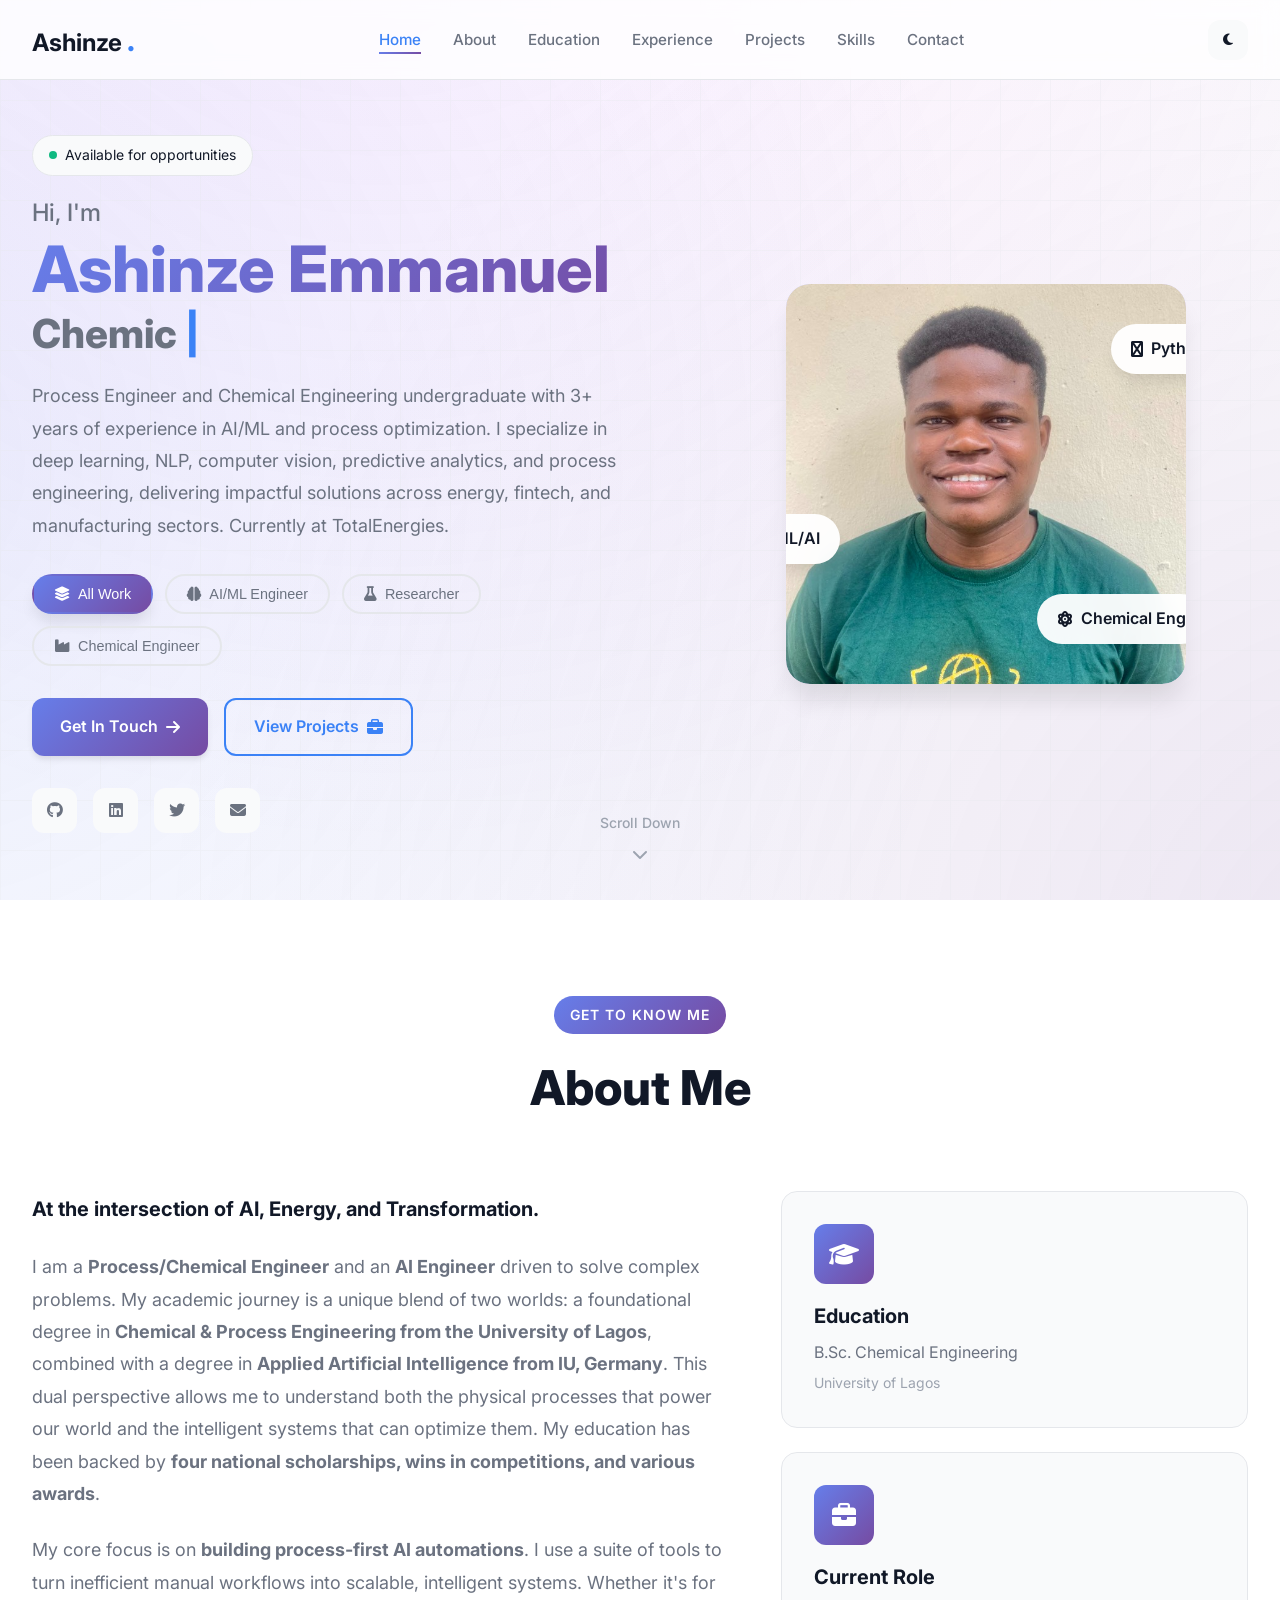
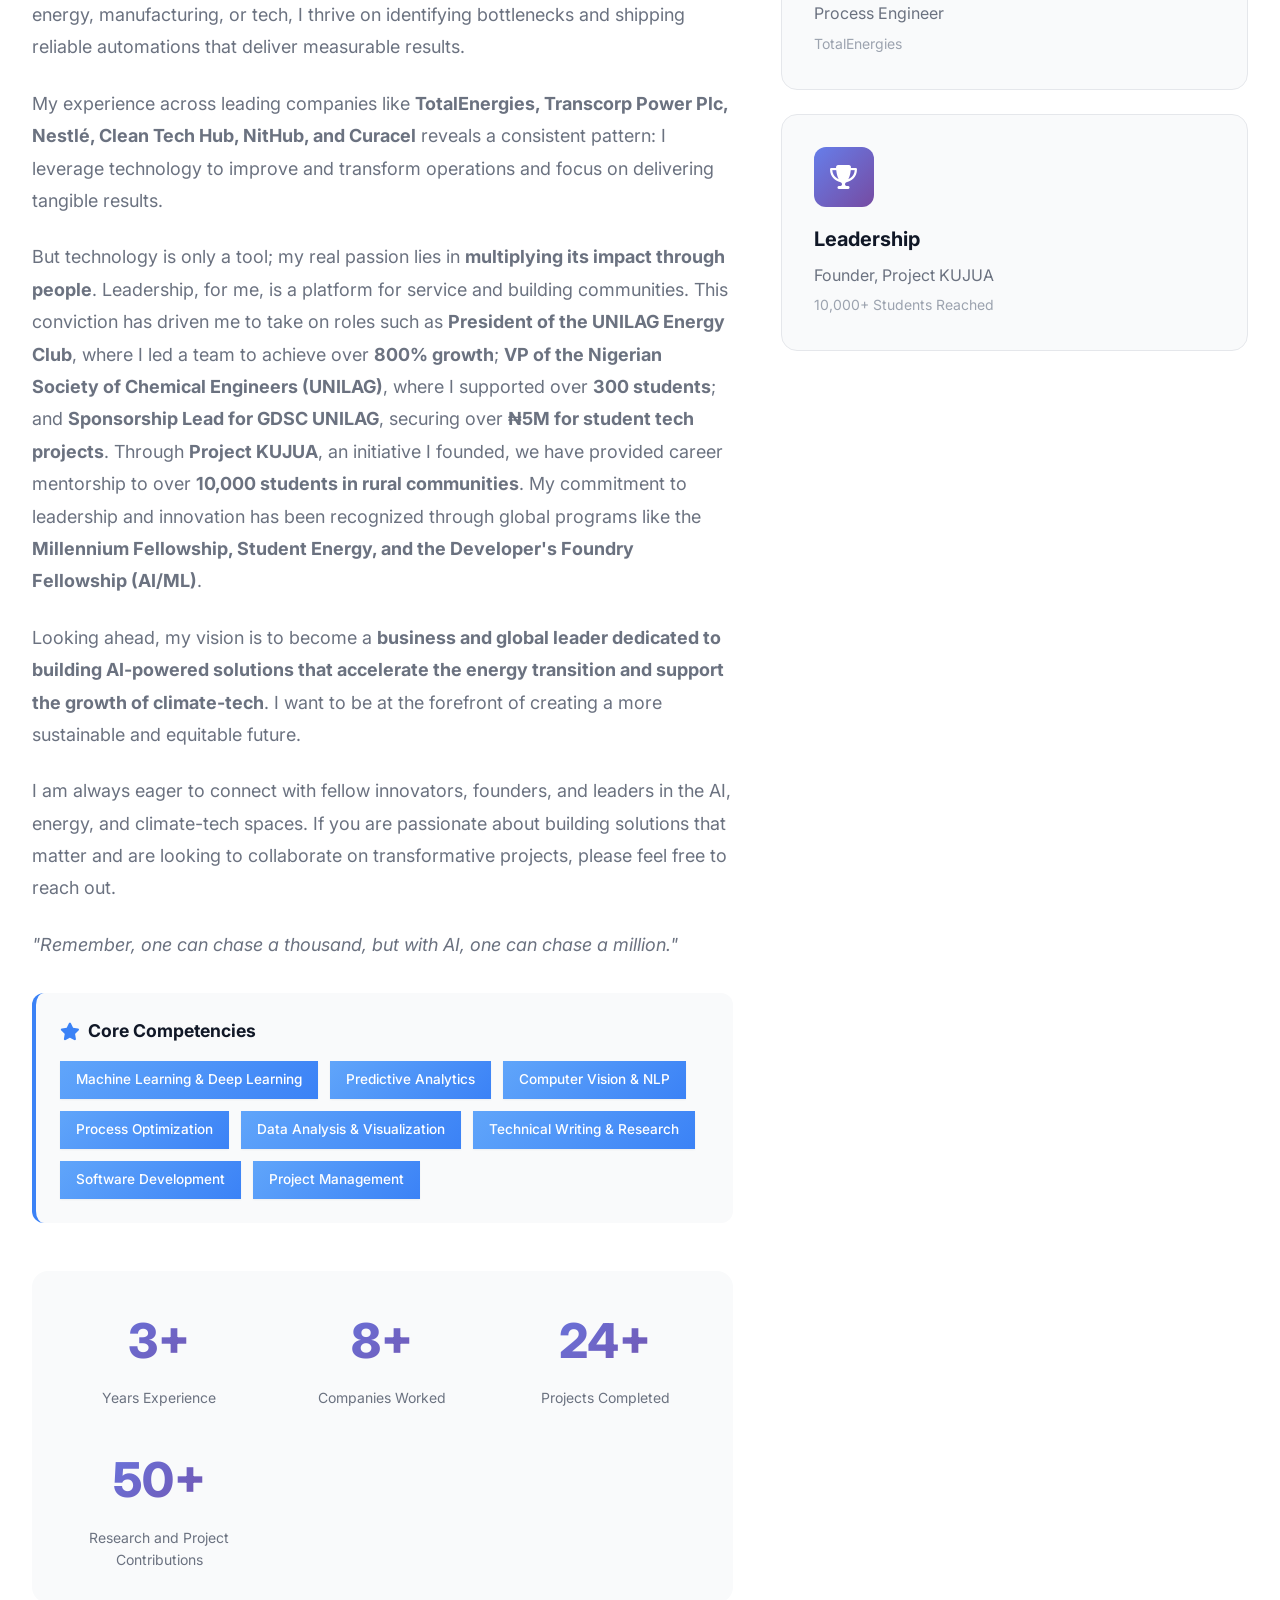
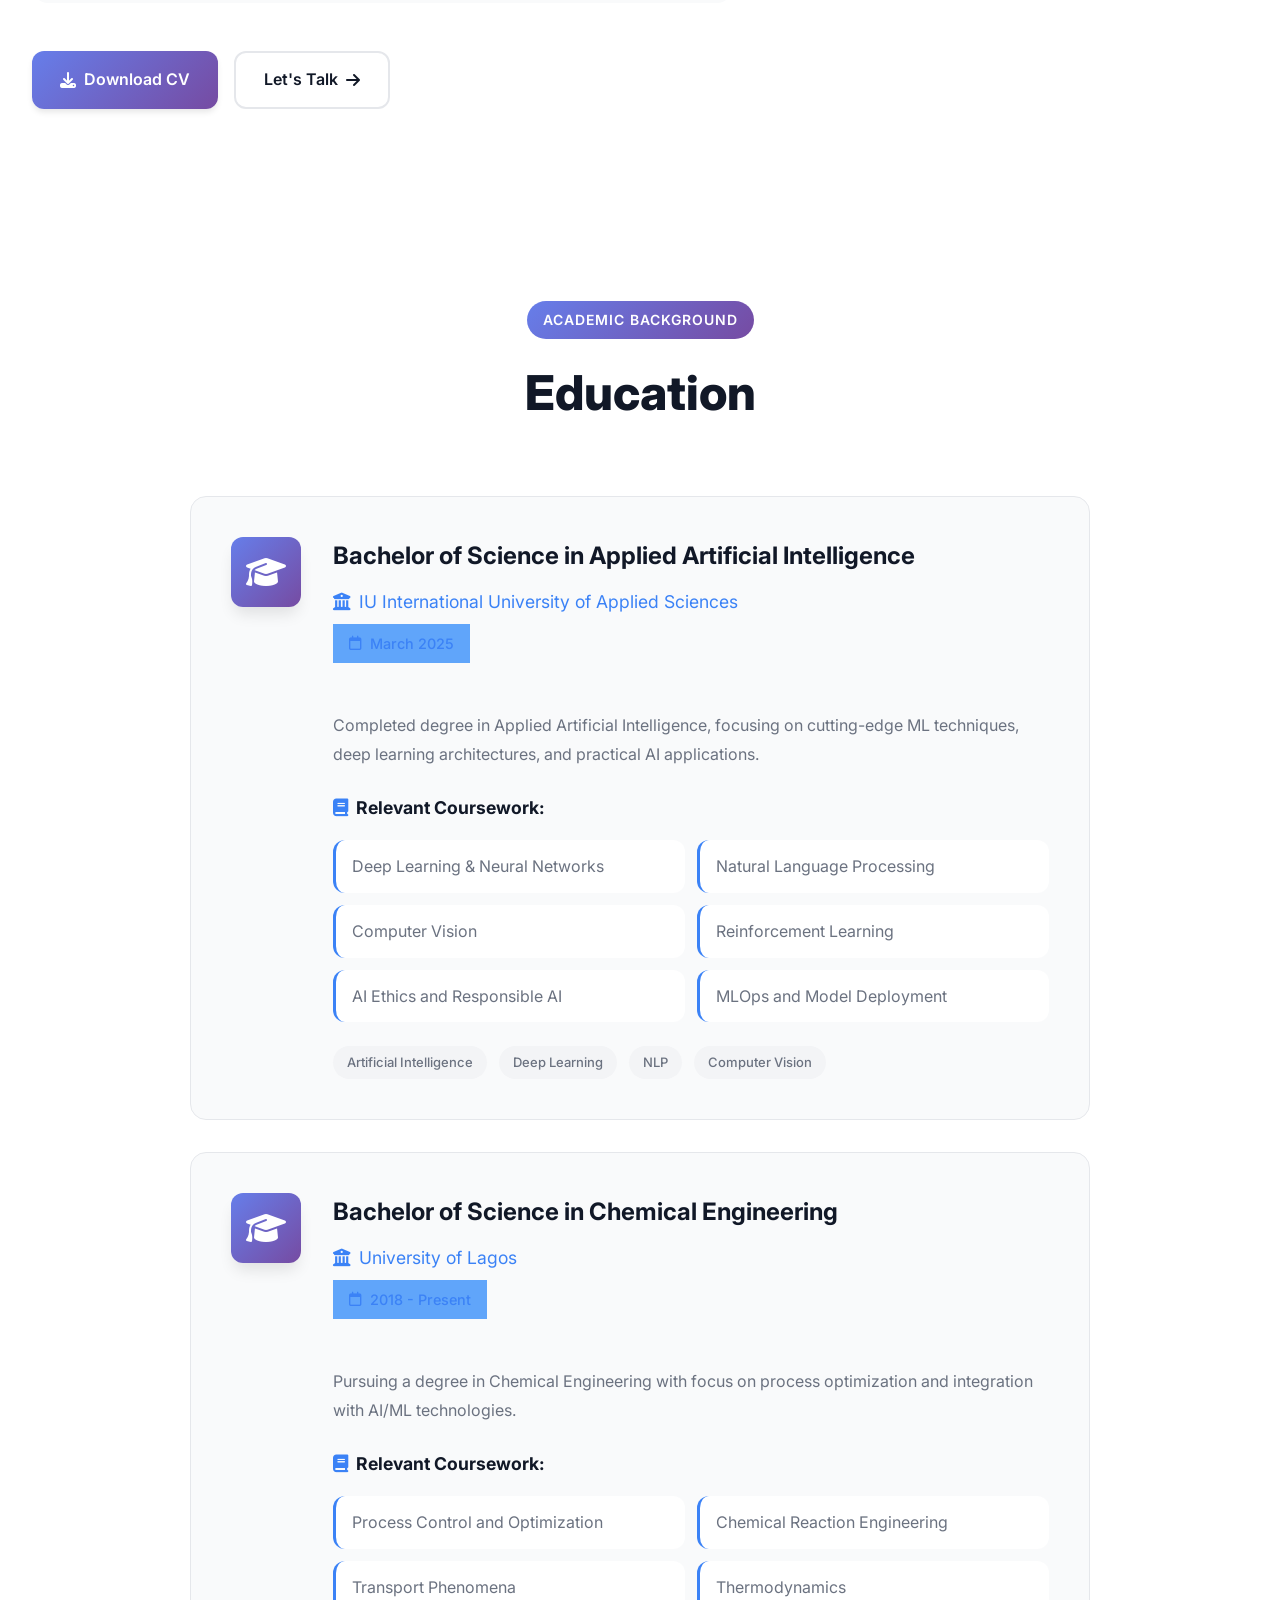
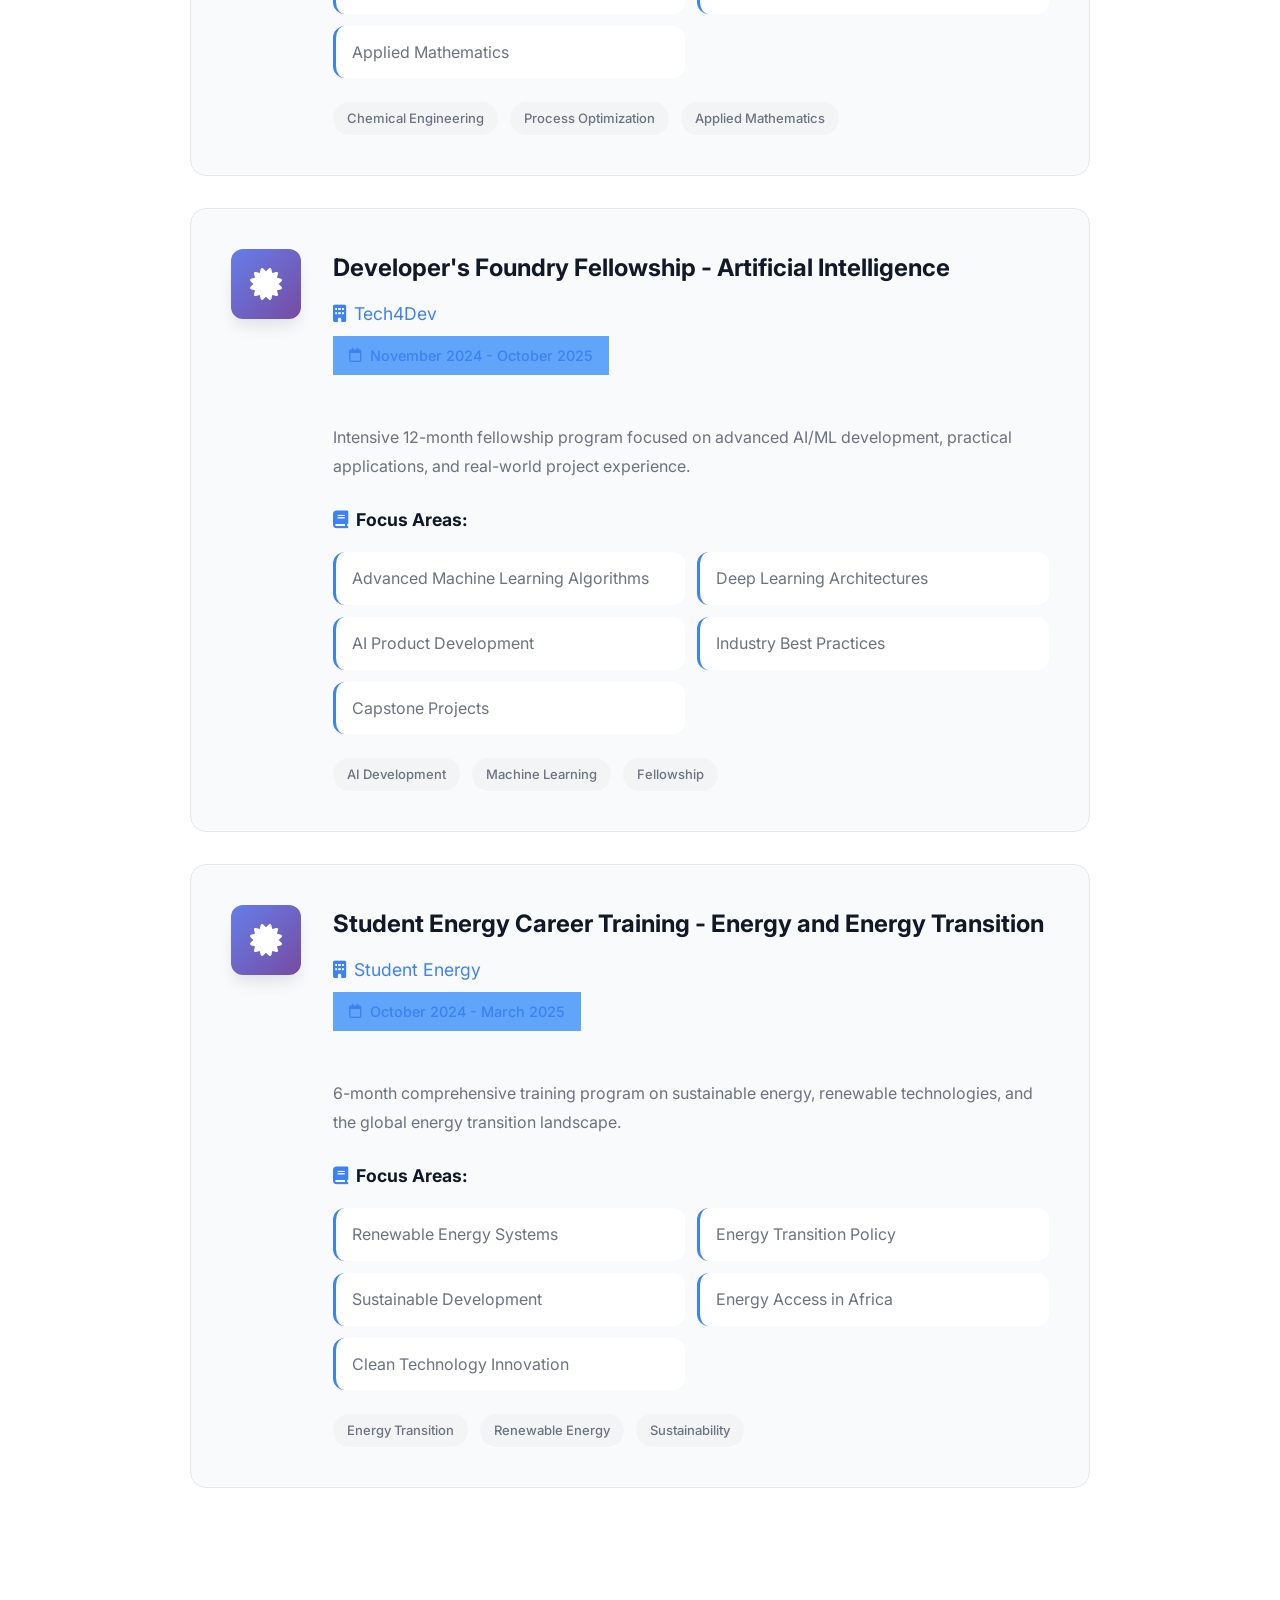
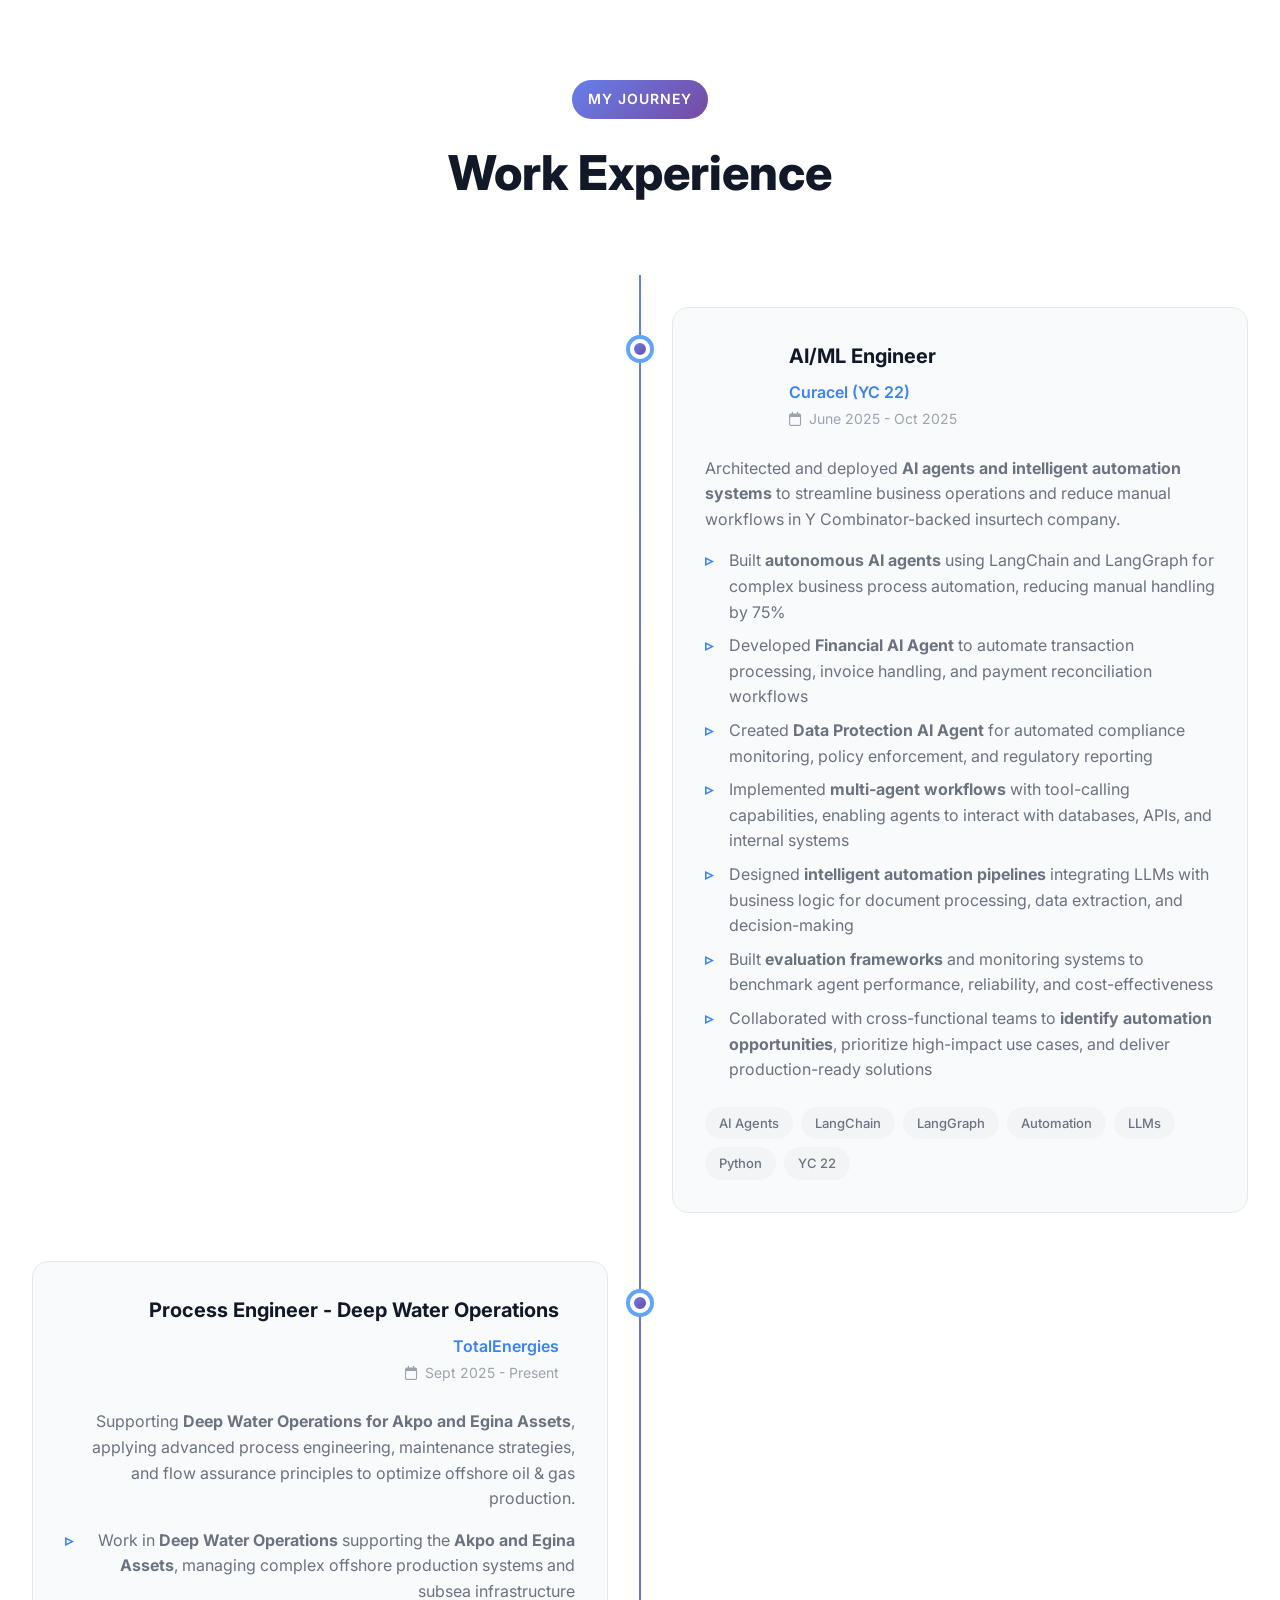
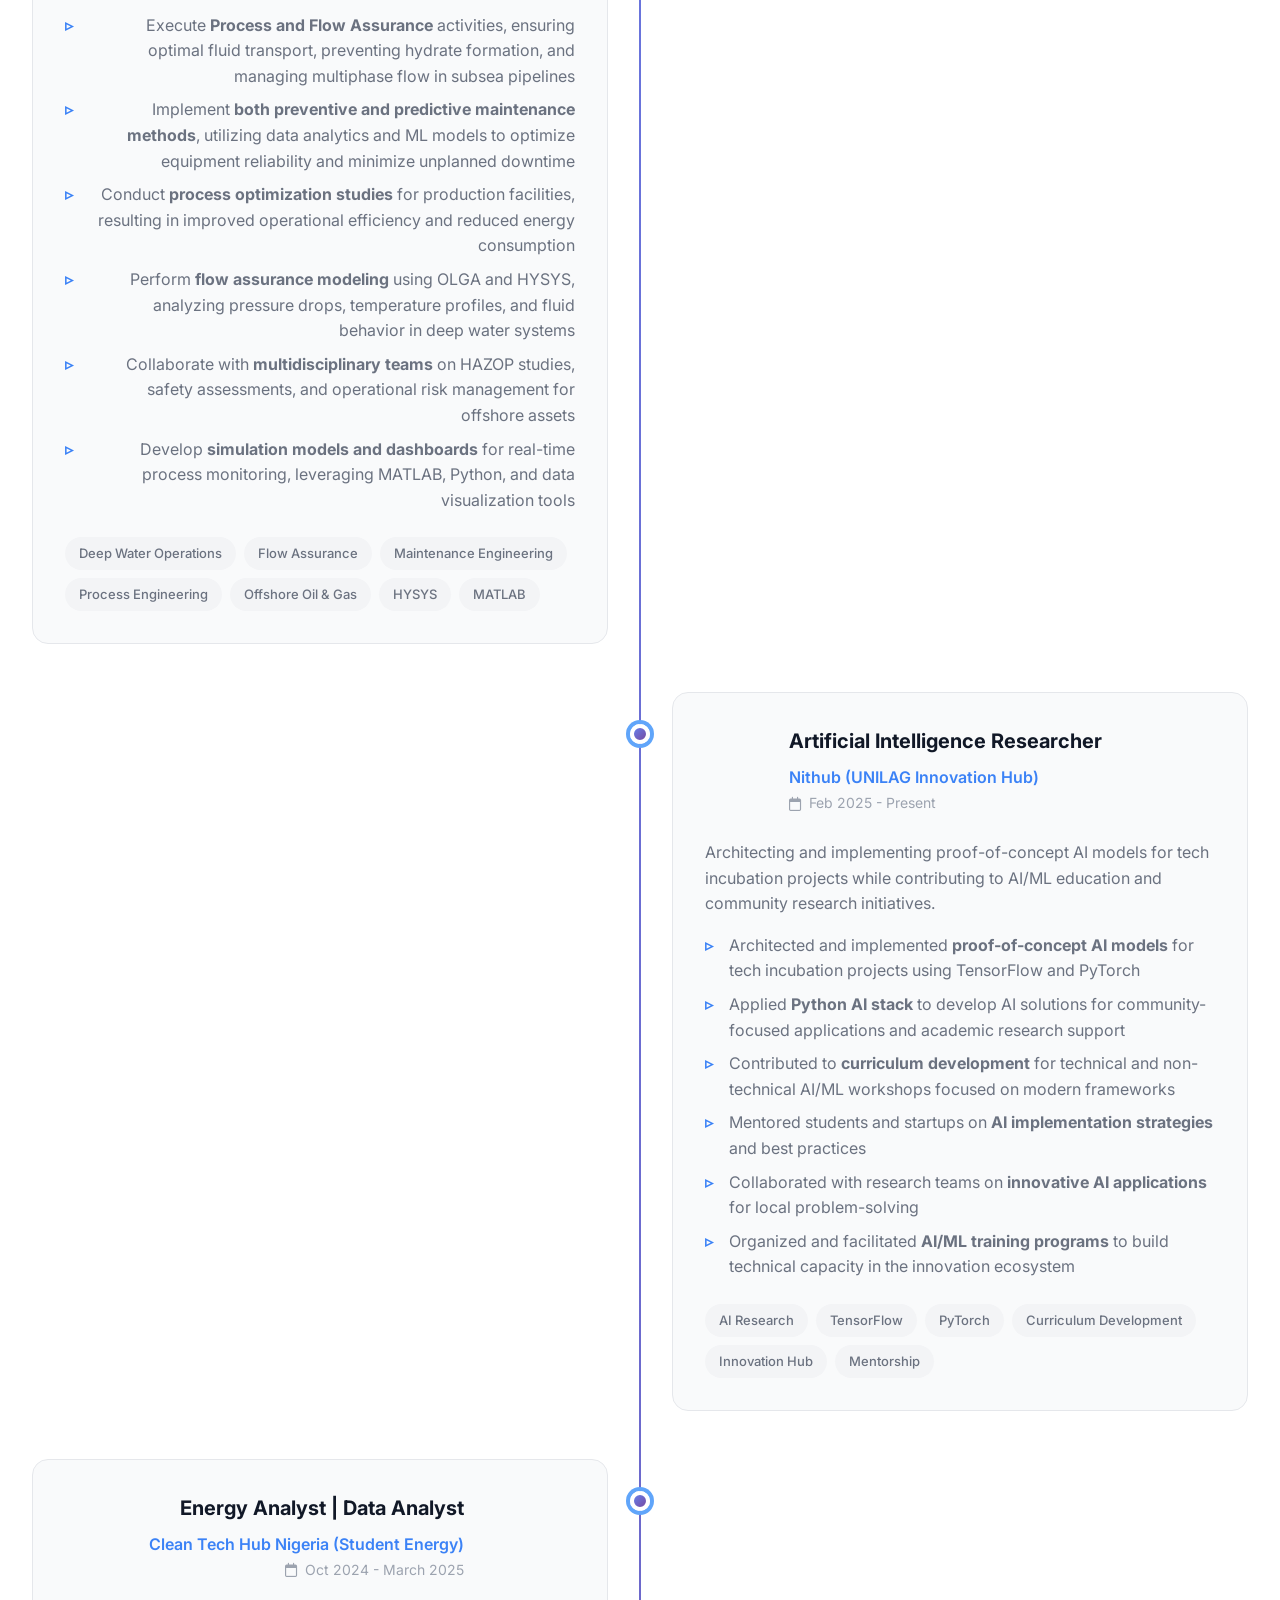
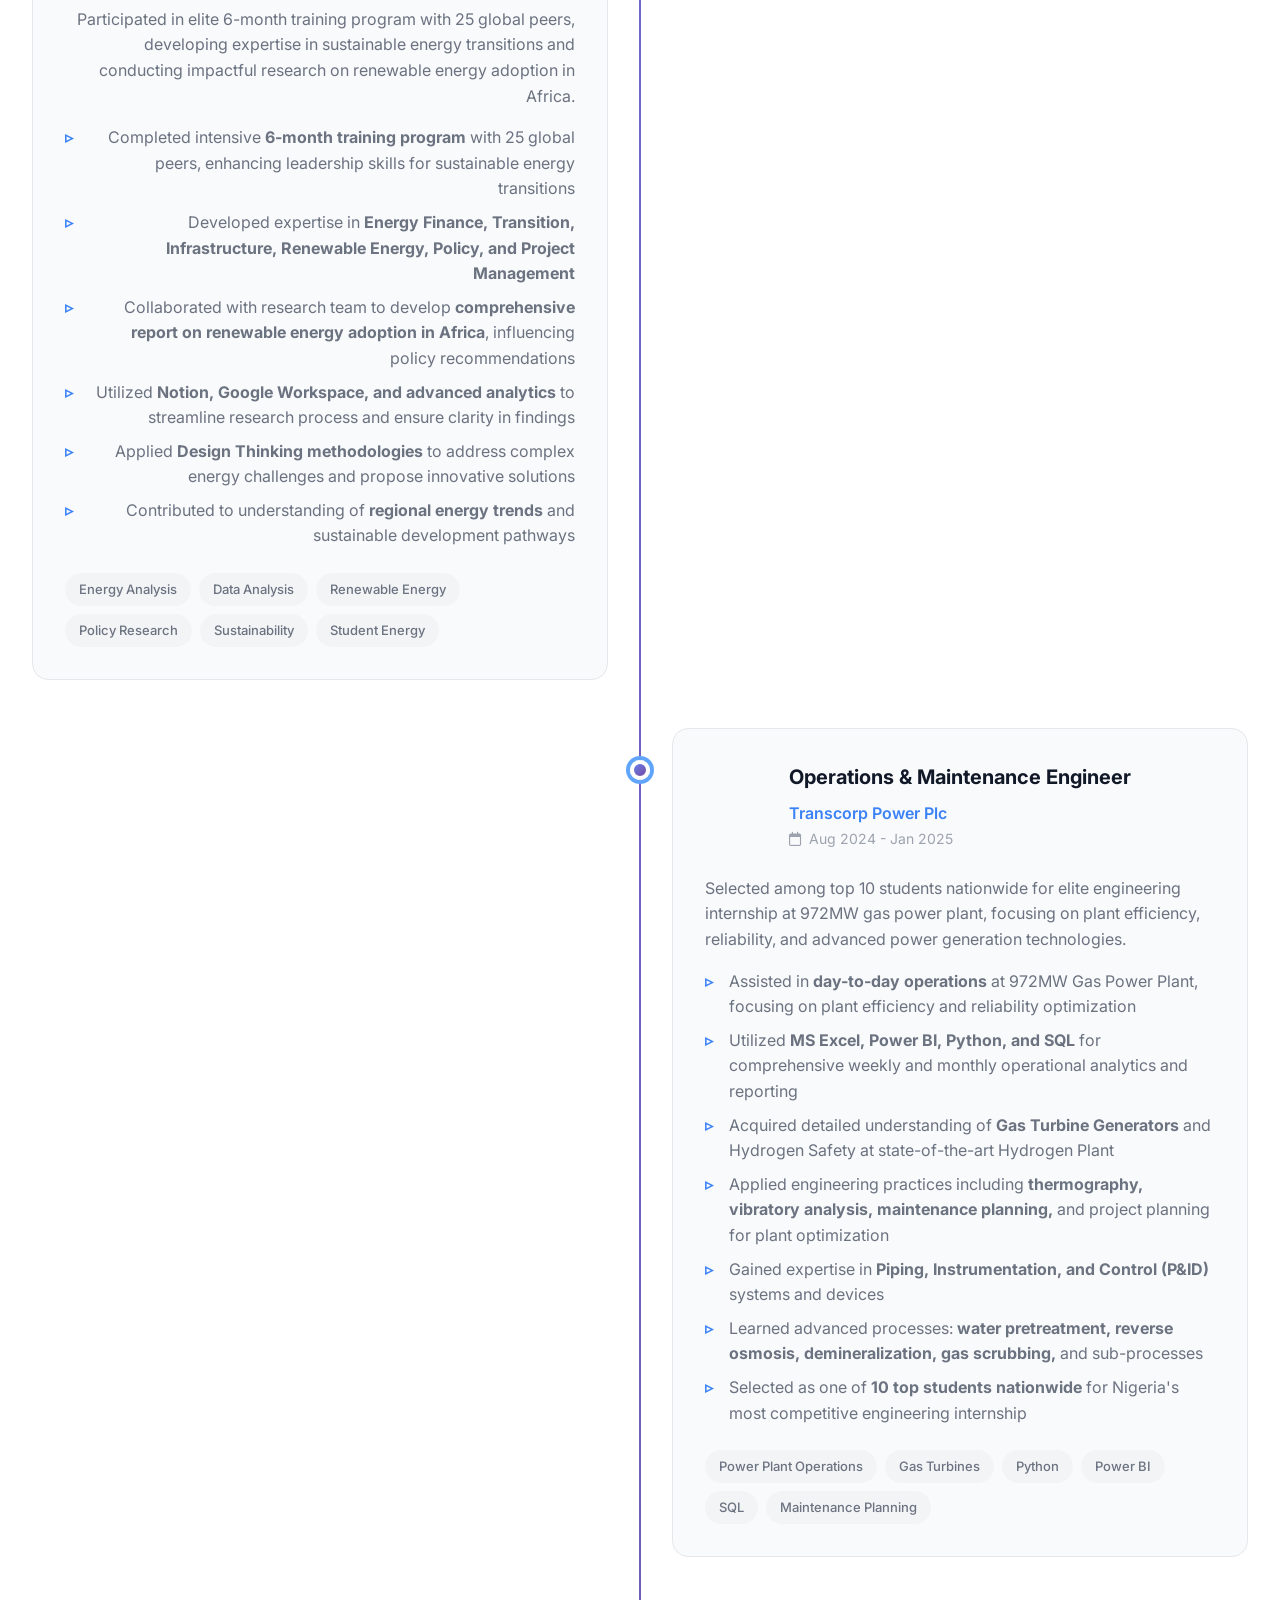
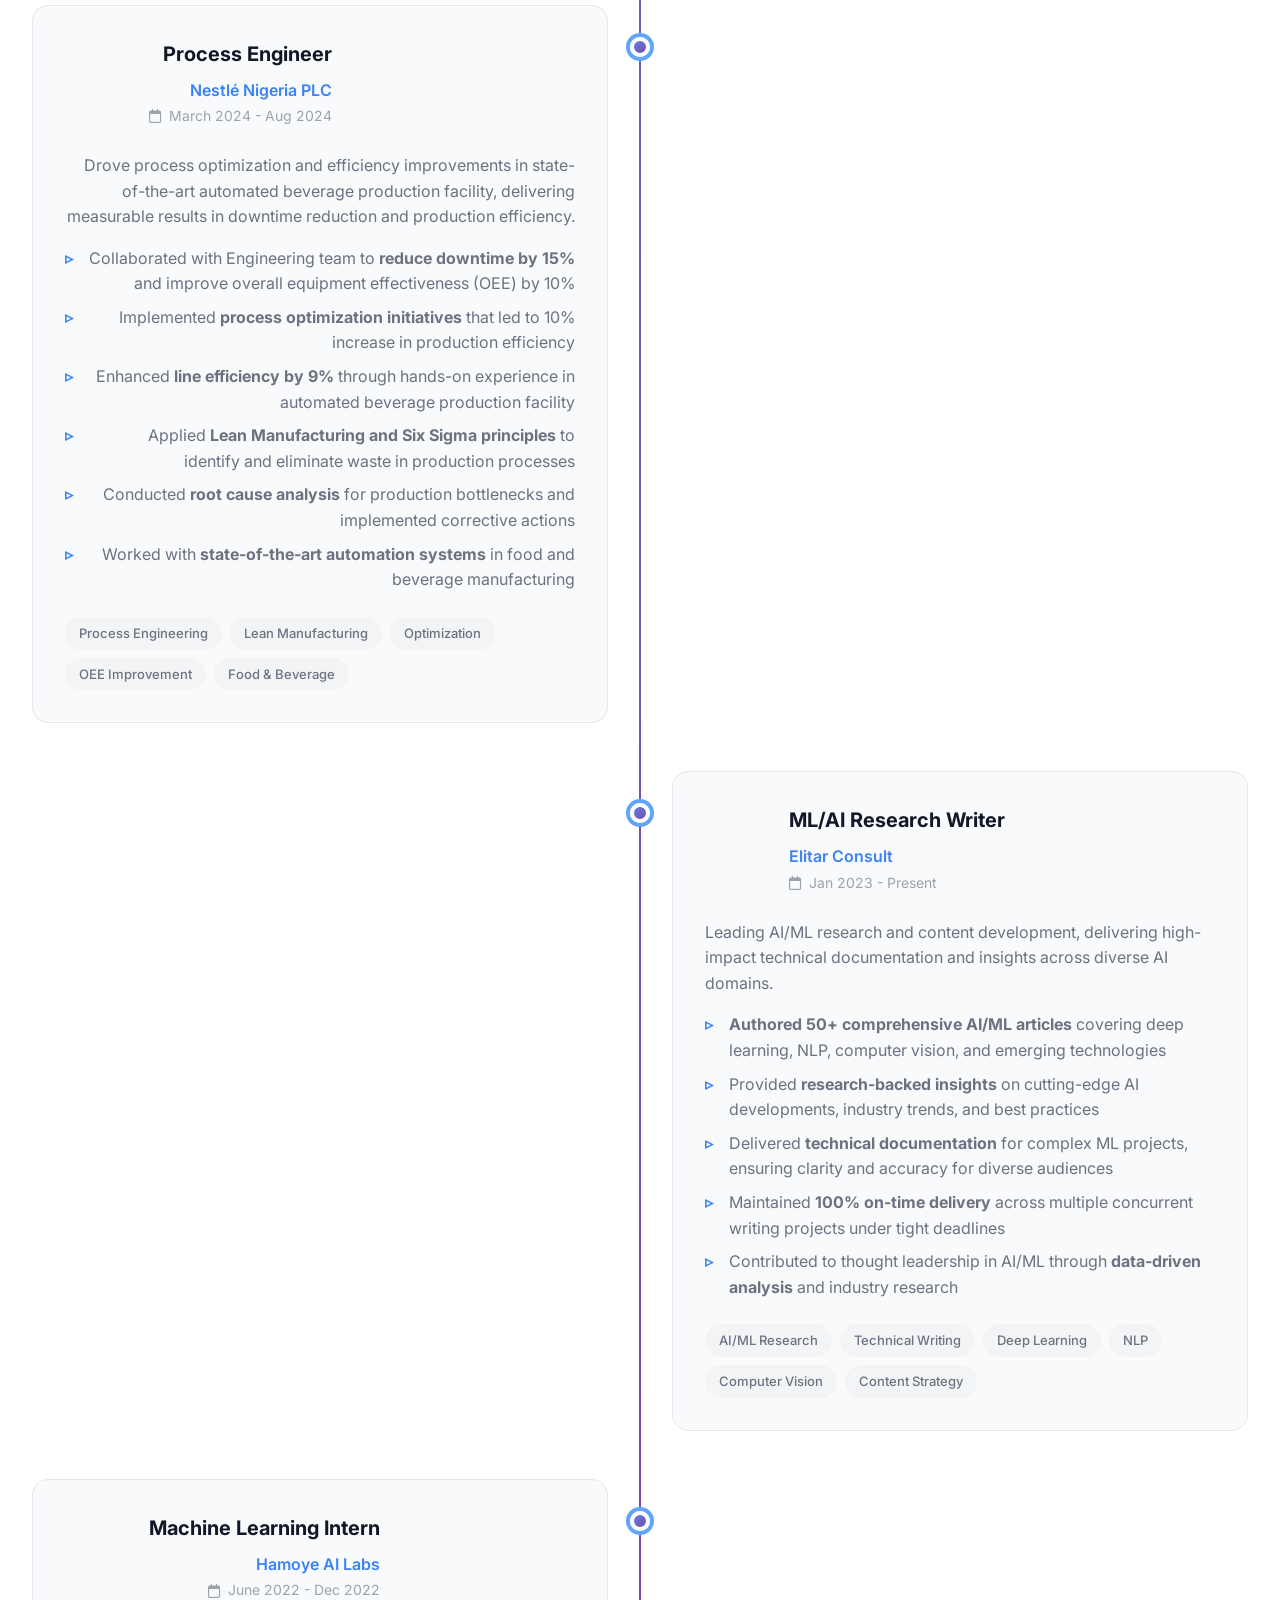
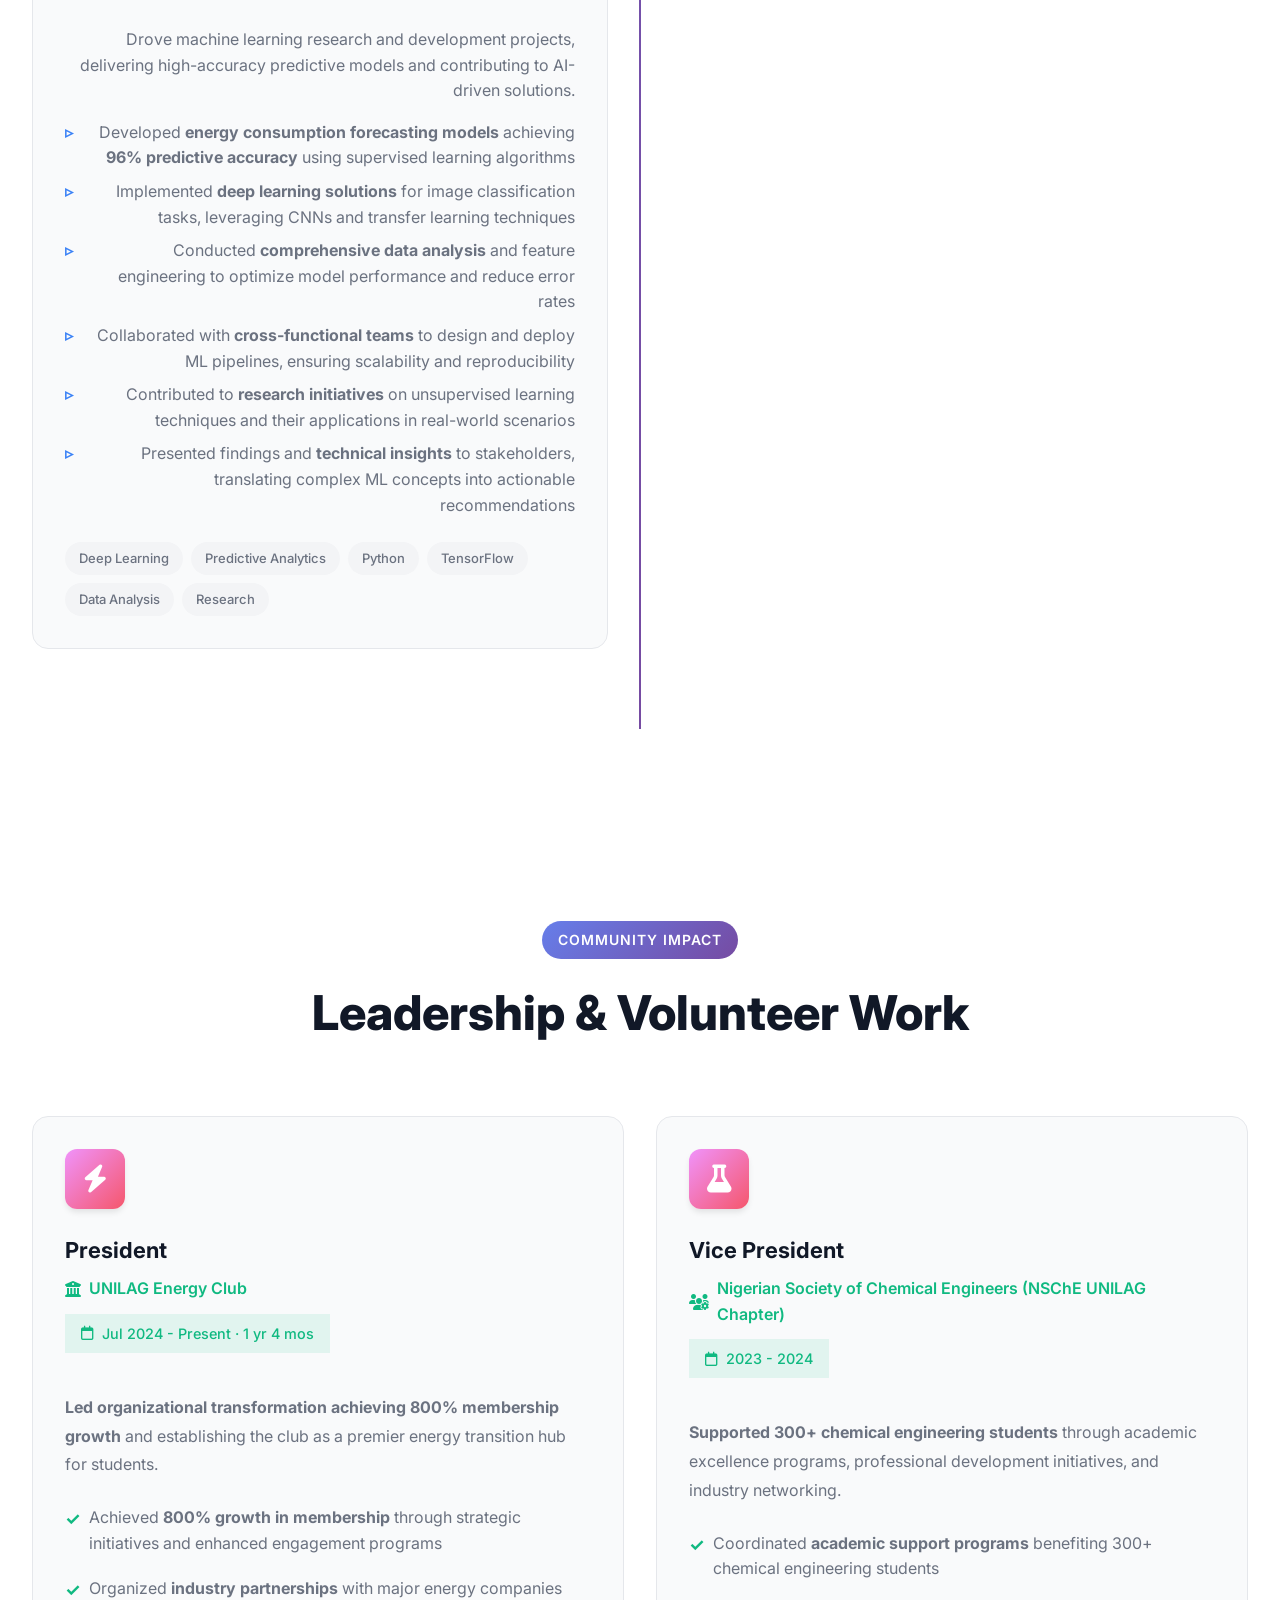
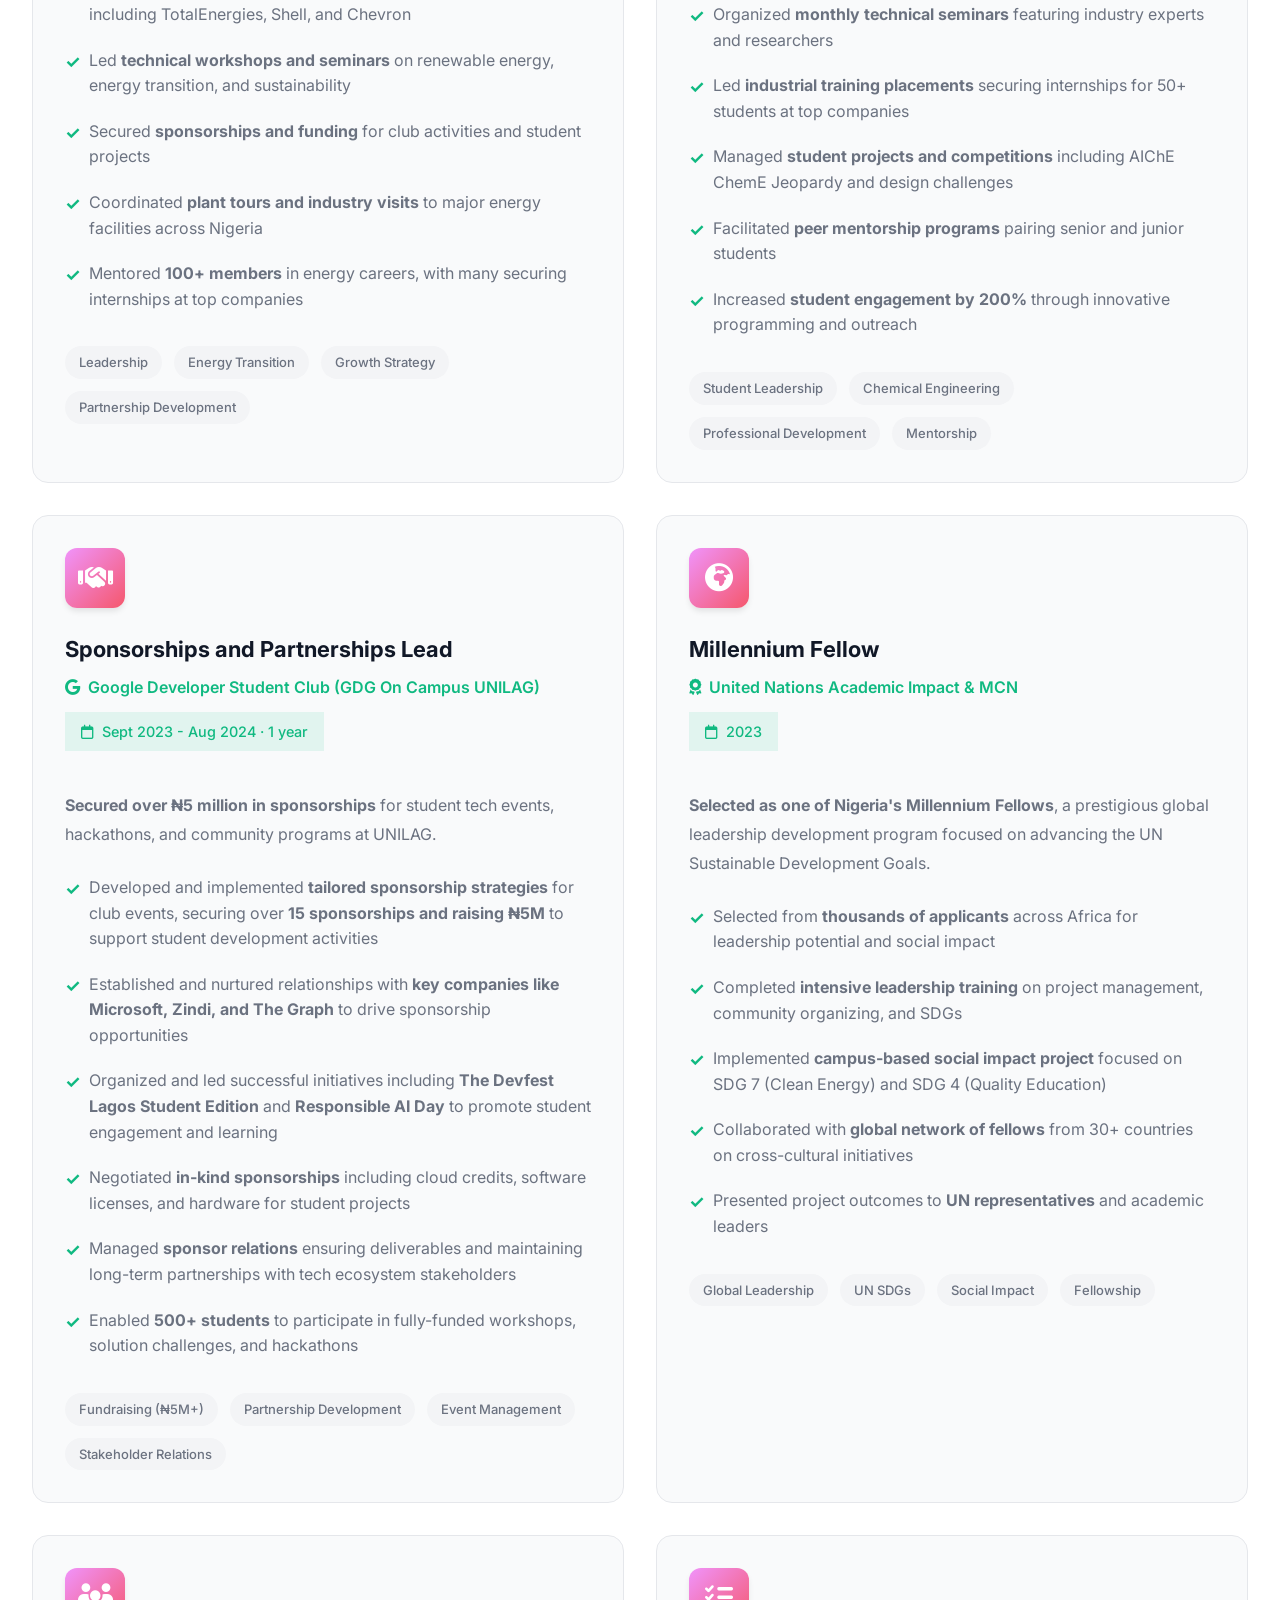
==== index-new.html @ af826eda "Complete portfolio transformation: Added 8 work experiences, 12 leadership roles, 4 automation proje" ====
<!DOCTYPE html>
<html lang="en">
<head>
    <meta charset="UTF-8">
    <meta name="viewport" content="width=device-width, initial-scale=1.0">
    
    <!-- SEO Meta Tags -->
    <title>Ashinze Emmanuel C. | Process Engineer & ML Engineer</title>
    <meta name="description" content="Process Engineer with 3+ years experience in AI/ML and process optimization across energy, fintech, and manufacturing sectors. Specialized in deep learning, NLP, predictive analytics, and process engineering. Currently at TotalEnergies.">
    <meta name="keywords" content="AI Engineer, ML Engineer, Chemical Engineer, Machine Learning, Deep Learning, NLP, Computer Vision, MLOps, Process Optimization, Python, TensorFlow, PyTorch, Ashinze Emmanuel, Swype, TotalEnergies">
    <meta name="author" content="Ashinze Emmanuel C.">
    
    <!-- Open Graph Meta Tags -->
    <meta property="og:type" content="website">
    <meta property="og:url" content="https://mystique1337.github.io/">
    <meta property="og:title" content="Ashinze Emmanuel C. | Process Engineer & ML Engineer">
    <meta property="og:description" content="Process Engineer with 3+ years experience in AI/ML and process optimization. Currently at TotalEnergies.">
    <meta property="og:image" content="https://mystique1337.github.io/assets/img/about/ashinze.jpg">
    
    <!-- Twitter Card Meta Tags -->
    <meta property="twitter:card" content="summary_large_image">
    <meta property="twitter:url" content="https://mystique1337.github.io/">
    <meta property="twitter:title" content="Ashinze Emmanuel C. | Process Engineer & ML Engineer">
    <meta property="twitter:description" content="Process Engineer with 3+ years experience in AI/ML and process optimization. Currently at TotalEnergies.">
    <meta property="twitter:image" content="https://mystique1337.github.io/assets/img/about/ashinze.jpg">
    
    <!-- Favicon -->
    <link rel="icon" type="image/png" href="assets/img/logo.png">
    
    <!-- Google Fonts -->
    <link rel="preconnect" href="https://fonts.googleapis.com">
    <link rel="preconnect" href="https://fonts.gstatic.com" crossorigin>
    <link href="https://fonts.googleapis.com/css2?family=Inter:wght@300;400;500;600;700;800;900&family=DM+Sans:wght@400;500;700&display=swap" rel="stylesheet">
    
    <!-- Font Awesome -->
    <link rel="stylesheet" href="https://cdnjs.cloudflare.com/ajax/libs/font-awesome/6.4.0/css/all.min.css">
    
    <!-- Main CSS -->
    <link rel="stylesheet" href="assets/css/modern.css">
    
    <!-- Google Analytics -->
    <script async src="https://www.googletagmanager.com/gtag/js?id=UA-169007209-3"></script>
    <script>
        window.dataLayer = window.dataLayer || [];
        function gtag(){dataLayer.push(arguments);}
        gtag('js', new Date());
        gtag('config', 'UA-169007209-3');
    </script>
</head>
<body>
    <!-- Animated Background -->
    <div class="bg-animation">
        <div class="gradient-bg"></div>
        <div class="grid-overlay"></div>
    </div>

    <!-- Navigation -->
    <nav class="navbar" id="navbar">
        <div class="nav-container">
            <a href="#" class="logo">
                <span class="logo-text">Ashinze</span>
                <span class="logo-dot">.</span>
            </a>
            
            <ul class="nav-menu" id="navMenu">
                <li><a href="#home" class="nav-link active">Home</a></li>
                <li><a href="#about" class="nav-link">About</a></li>
                <li><a href="#education" class="nav-link">Education</a></li>
                <li><a href="#experience" class="nav-link">Experience</a></li>
                <li><a href="#projects" class="nav-link">Projects</a></li>
                <li><a href="#skills" class="nav-link">Skills</a></li>
                <li><a href="#contact" class="nav-link">Contact</a></li>
            </ul>
            
            <div class="nav-actions">
                <button class="theme-toggle" id="themeToggle" aria-label="Toggle theme">
                    <i class="fas fa-moon"></i>
                </button>
                <button class="mobile-toggle" id="mobileToggle" aria-label="Toggle menu">
                    <span></span>
                    <span></span>
                    <span></span>
                </button>
            </div>
        </div>
    </nav>

    <!-- Hero Section -->
    <section class="hero" id="home">
        <div class="hero-container">
            <div class="hero-content">
                <div class="hero-badge">
                    <span class="badge-dot"></span>
                    <span>Available for opportunities</span>
                </div>
                
                <h1 class="hero-title">
                    <span class="greeting">Hi, I'm</span>
                    <span class="name">Ashinze Emmanuel</span>
                    <span class="title-wrapper">
                        <span class="typed-text"></span>
                        <span class="cursor">|</span>
                    </span>
                </h1>
                
                <p class="hero-description">
                    Process Engineer and Chemical Engineering undergraduate with 3+ years of experience in AI/ML and process optimization. 
                    I specialize in deep learning, NLP, computer vision, predictive analytics, and process engineering, delivering impactful solutions across energy, fintech, and manufacturing sectors. Currently at TotalEnergies.
                </p>
                
                <div class="persona-chips">
                    <button class="persona-chip active" data-persona="all">
                        <i class="fas fa-layer-group"></i> All Work
                    </button>
                    <button class="persona-chip" data-persona="ai-ml">
                        <i class="fas fa-brain"></i> AI/ML Engineer
                    </button>
                    <button class="persona-chip" data-persona="researcher">
                        <i class="fas fa-flask"></i> Researcher
                    </button>
                    <button class="persona-chip" data-persona="chemical-engineer">
                        <i class="fas fa-industry"></i> Chemical Engineer
                    </button>
                </div>
                
                <div class="hero-cta">
                    <a href="#contact" class="btn btn-primary">
                        <span>Get In Touch</span>
                        <i class="fas fa-arrow-right"></i>
                    </a>
                    <a href="#projects" class="btn btn-secondary">
                        <span>View Projects</span>
                        <i class="fas fa-briefcase"></i>
                    </a>
                </div>
                
                <div class="hero-social">
                    <a href="https://github.com/Mystique1337" target="_blank" rel="noopener" class="social-link">
                        <i class="fab fa-github"></i>
                    </a>
                    <a href="https://www.linkedin.com/in/ashinze-emmanuel-5a6757193/" target="_blank" rel="noopener" class="social-link">
                        <i class="fab fa-linkedin"></i>
                    </a>
                    <a href="https://twitter.com/ashinze_ec" target="_blank" rel="noopener" class="social-link">
                        <i class="fab fa-twitter"></i>
                    </a>
                    <a href="mailto:chidi.ashinze@gmail.com" class="social-link">
                        <i class="fas fa-envelope"></i>
                    </a>
                </div>
            </div>
            
            <div class="hero-visual">
                <div class="profile-card">
                    <div class="card-glow"></div>
                    <img src="assets/img/about/ashinze.jpg" alt="Ashinze Emmanuel" class="profile-img">
                    <div class="floating-badge badge-1">
                        <i class="fas fa-python"></i>
                        <span>Python</span>
                    </div>
                    <div class="floating-badge badge-2">
                        <i class="fas fa-robot"></i>
                        <span>ML/AI</span>
                    </div>
                    <div class="floating-badge badge-3">
                        <i class="fas fa-atom"></i>
                        <span>Chemical Eng</span>
                    </div>
                </div>
            </div>
        </div>
        
        <div class="scroll-indicator">
            <span class="scroll-text">Scroll Down</span>
            <div class="scroll-arrow">
                <i class="fas fa-chevron-down"></i>
            </div>
        </div>
    </section>

    <!-- About Section -->
    <section class="section about" id="about">
        <div class="container">
            <div class="section-header">
                <span class="section-label">Get To Know Me</span>
                <h2 class="section-title">About Me</h2>
            </div>
            
            <div class="about-grid">
                <div class="about-content">
                    <p class="about-text lead">
                        <strong>At the intersection of AI, Energy, and Transformation.</strong>
                    </p>
                    
                    <p class="about-text">
                        I am a <strong>Process/Chemical Engineer</strong> and an <strong>AI Engineer</strong> driven to solve complex problems. 
                        My academic journey is a unique blend of two worlds: a foundational degree in <strong>Chemical & Process Engineering from the University of Lagos</strong>, 
                        combined with a degree in <strong>Applied Artificial Intelligence from IU, Germany</strong>. This dual perspective allows me to understand 
                        both the physical processes that power our world and the intelligent systems that can optimize them. My education has been backed by 
                        <strong>four national scholarships, wins in competitions, and various awards</strong>.
                    </p>
                    
                    <p class="about-text">
                        My core focus is on <strong>building process-first AI automations</strong>. I use a suite of tools to turn inefficient manual workflows 
                        into scalable, intelligent systems. Whether it's for energy, manufacturing, or tech, I thrive on identifying bottlenecks and shipping 
                        reliable automations that deliver measurable results.
                    </p>
                    
                    <p class="about-text">
                        My experience across leading companies like <strong>TotalEnergies, Transcorp Power Plc, Nestlé, Clean Tech Hub, NitHub, and Curacel</strong> 
                        reveals a consistent pattern: I leverage technology to improve and transform operations and focus on delivering tangible results.
                    </p>
                    
                    <p class="about-text">
                        But technology is only a tool; my real passion lies in <strong>multiplying its impact through people</strong>. Leadership, for me, is a platform 
                        for service and building communities. This conviction has driven me to take on roles such as <strong>President of the UNILAG Energy Club</strong>, 
                        where I led a team to achieve over <strong>800% growth</strong>; <strong>VP of the Nigerian Society of Chemical Engineers (UNILAG)</strong>, 
                        where I supported over <strong>300 students</strong>; and <strong>Sponsorship Lead for GDSC UNILAG</strong>, securing over <strong>₦5M for 
                        student tech projects</strong>. Through <strong>Project KUJUA</strong>, an initiative I founded, we have provided career mentorship to over 
                        <strong>10,000 students in rural communities</strong>. My commitment to leadership and innovation has been recognized through global programs 
                        like the <strong>Millennium Fellowship, Student Energy, and the Developer's Foundry Fellowship (AI/ML)</strong>.
                    </p>
                    
                    <p class="about-text">
                        Looking ahead, my vision is to become a <strong>business and global leader dedicated to building AI-powered solutions that accelerate 
                        the energy transition and support the growth of climate-tech</strong>. I want to be at the forefront of creating a more sustainable 
                        and equitable future.
                    </p>
                    
                    <p class="about-text">
                        I am always eager to connect with fellow innovators, founders, and leaders in the AI, energy, and climate-tech spaces. If you are 
                        passionate about building solutions that matter and are looking to collaborate on transformative projects, please feel free to reach out.
                    </p>
                    
                    <p class="about-text highlight">
                        <em>"Remember, one can chase a thousand, but with AI, one can chase a million."</em>
                    </p>
                    
                    <div class="core-competencies">
                        <h4><i class="fas fa-star"></i> Core Competencies</h4>
                        <div class="competency-tags">
                            <span class="competency-tag">Machine Learning & Deep Learning</span>
                            <span class="competency-tag">Predictive Analytics</span>
                            <span class="competency-tag">Computer Vision & NLP</span>
                            <span class="competency-tag">Process Optimization</span>
                            <span class="competency-tag">Data Analysis & Visualization</span>
                            <span class="competency-tag">Technical Writing & Research</span>
                            <span class="competency-tag">Software Development</span>
                            <span class="competency-tag">Project Management</span>
                        </div>
                    </div>
                    
                    <div class="about-stats">
                        <div class="stat-item">
                            <span class="stat-number" data-target="3">0</span>
                            <span class="stat-label">Years Experience</span>
                        </div>
                        <div class="stat-item">
                            <span class="stat-number" data-target="8">0</span>
                            <span class="stat-label">Companies Worked</span>
                        </div>
                        <div class="stat-item">
                            <span class="stat-number" data-target="24">0</span>
                            <span class="stat-label">Projects Completed</span>
                        </div>
                        <div class="stat-item">
                            <span class="stat-number" data-target="50">0</span>
                            <span class="stat-label">Research and Project Contributions</span>
                        </div>
                    </div>
                    
                    <div class="about-actions">
                        <a href="assets/cv/AshinzeEmmanuel_CV.pdf" class="btn btn-primary" download>
                            <i class="fas fa-download"></i>
                            <span>Download CV</span>
                        </a>
                        <a href="#contact" class="btn btn-outline">
                            <span>Let's Talk</span>
                            <i class="fas fa-arrow-right"></i>
                        </a>
                    </div>
                </div>
                
                <div class="about-highlights">
                    <div class="highlight-card">
                        <div class="highlight-icon">
                            <i class="fas fa-graduation-cap"></i>
                        </div>
                        <h3>Education</h3>
                        <p>B.Sc. Chemical Engineering</p>
                        <span class="highlight-detail">University of Lagos</span>
                    </div>
                    
                    <div class="highlight-card">
                        <div class="highlight-icon">
                            <i class="fas fa-briefcase"></i>
                        </div>
                        <h3>Current Role</h3>
                        <p>Process Engineer</p>
                        <span class="highlight-detail">TotalEnergies</span>
                    </div>
                    
                    <div class="highlight-card">
                        <div class="highlight-icon">
                            <i class="fas fa-trophy"></i>
                        </div>
                        <h3>Leadership</h3>
                        <p>Founder, Project KUJUA</p>
                        <span class="highlight-detail">10,000+ Students Reached</span>
                    </div>
                </div>
            </div>
        </div>
    </section>

    <!-- Education Section -->
    <section class="section education" id="education">
        <div class="container">
            <div class="section-header">
                <span class="section-label">Academic Background</span>
                <h2 class="section-title">Education</h2>
            </div>
            
            <div class="education-grid">
                <!-- Education Item 1: IU Germany AI Degree -->
                <div class="education-card" data-personas="ai-ml, researcher">
                    <div class="education-icon">
                        <i class="fas fa-graduation-cap"></i>
                    </div>
                    <div class="education-content">
                        <h3 class="education-degree">Bachelor of Science in Applied Artificial Intelligence</h3>
                        <p class="education-institution">
                            <i class="fas fa-university"></i>
                            <a href="https://www.iu.org/" target="_blank">IU International University of Applied Sciences</a>
                        </p>
                        <span class="education-period">
                            <i class="far fa-calendar"></i> March 2025
                        </span>
                        <div class="education-description">
                            <p>Completed degree in Applied Artificial Intelligence, focusing on cutting-edge ML techniques, deep learning architectures, and practical AI applications.</p>
                            
                            <div class="education-details">
                                <h4><i class="fas fa-book"></i> Relevant Coursework:</h4>
                                <ul class="coursework-list">
                                    <li>Deep Learning & Neural Networks</li>
                                    <li>Natural Language Processing</li>
                                    <li>Computer Vision</li>
                                    <li>Reinforcement Learning</li>
                                    <li>AI Ethics and Responsible AI</li>
                                    <li>MLOps and Model Deployment</li>
                                </ul>
                            </div>
                        </div>
                        <div class="education-tags">
                            <span class="tag">Artificial Intelligence</span>
                            <span class="tag">Deep Learning</span>
                            <span class="tag">NLP</span>
                            <span class="tag">Computer Vision</span>
                        </div>
                    </div>
                </div>

                <!-- Education Item 2: UNILAG Chemical Engineering -->
                <div class="education-card" data-personas="all">
                    <div class="education-icon">
                        <i class="fas fa-graduation-cap"></i>
                    </div>
                    <div class="education-content">
                        <h3 class="education-degree">Bachelor of Science in Chemical Engineering</h3>
                        <p class="education-institution">
                            <i class="fas fa-university"></i>
                            <a href="https://unilag.edu.ng/" target="_blank">University of Lagos</a>
                        </p>
                        <span class="education-period">
                            <i class="far fa-calendar"></i> 2018 - Present
                        </span>
                        <div class="education-description">
                            <p>Pursuing a degree in Chemical Engineering with focus on process optimization and integration with AI/ML technologies.</p>
                            
                            <div class="education-details">
                                <h4><i class="fas fa-book"></i> Relevant Coursework:</h4>
                                <ul class="coursework-list">
                                    <li>Process Control and Optimization</li>
                                    <li>Chemical Reaction Engineering</li>
                                    <li>Transport Phenomena</li>
                                    <li>Thermodynamics</li>
                                    <li>Applied Mathematics</li>
                                </ul>
                            </div>
                        </div>
                        <div class="education-tags">
                            <span class="tag">Chemical Engineering</span>
                            <span class="tag">Process Optimization</span>
                            <span class="tag">Applied Mathematics</span>
                        </div>
                    </div>
                </div>

                <!-- Education Item 3: Tech4Dev Fellowship -->
                <div class="education-card" data-personas="ai-ml, researcher">
                    <div class="education-icon">
                        <i class="fas fa-certificate"></i>
                    </div>
                    <div class="education-content">
                        <h3 class="education-degree">Developer's Foundry Fellowship - Artificial Intelligence</h3>
                        <p class="education-institution">
                            <i class="fas fa-building"></i>
                            <a href="https://tech4dev.com/" target="_blank">Tech4Dev</a>
                        </p>
                        <span class="education-period">
                            <i class="far fa-calendar"></i> November 2024 - October 2025
                        </span>
                        <div class="education-description">
                            <p>Intensive 12-month fellowship program focused on advanced AI/ML development, practical applications, and real-world project experience.</p>
                            
                            <div class="education-details">
                                <h4><i class="fas fa-book"></i> Focus Areas:</h4>
                                <ul class="coursework-list">
                                    <li>Advanced Machine Learning Algorithms</li>
                                    <li>Deep Learning Architectures</li>
                                    <li>AI Product Development</li>
                                    <li>Industry Best Practices</li>
                                    <li>Capstone Projects</li>
                                </ul>
                            </div>
                        </div>
                        <div class="education-tags">
                            <span class="tag">AI Development</span>
                            <span class="tag">Machine Learning</span>
                            <span class="tag">Fellowship</span>
                        </div>
                    </div>
                </div>

                <!-- Education Item 4: Student Energy Training -->
                <div class="education-card" data-personas="chemical-engineer">
                    <div class="education-icon">
                        <i class="fas fa-certificate"></i>
                    </div>
                    <div class="education-content">
                        <h3 class="education-degree">Student Energy Career Training - Energy and Energy Transition</h3>
                        <p class="education-institution">
                            <i class="fas fa-building"></i>
                            <a href="https://studentenergy.org/" target="_blank">Student Energy</a>
                        </p>
                        <span class="education-period">
                            <i class="far fa-calendar"></i> October 2024 - March 2025
                        </span>
                        <div class="education-description">
                            <p>6-month comprehensive training program on sustainable energy, renewable technologies, and the global energy transition landscape.</p>
                            
                            <div class="education-details">
                                <h4><i class="fas fa-book"></i> Focus Areas:</h4>
                                <ul class="coursework-list">
                                    <li>Renewable Energy Systems</li>
                                    <li>Energy Transition Policy</li>
                                    <li>Sustainable Development</li>
                                    <li>Energy Access in Africa</li>
                                    <li>Clean Technology Innovation</li>
                                </ul>
                            </div>
                        </div>
                        <div class="education-tags">
                            <span class="tag">Energy Transition</span>
                            <span class="tag">Renewable Energy</span>
                            <span class="tag">Sustainability</span>
                        </div>
                    </div>
                </div>
            </div>
        </div>
    </section>

    <!-- Experience Section -->
    <section class="section experience" id="experience">
        <div class="container">
            <div class="section-header">
                <span class="section-label">My Journey</span>
                <h2 class="section-title">Work Experience</h2>
            </div>
            
            <div class="timeline">
                <!-- Experience Item 1: Curacel (Most Recent) -->
                <div class="timeline-item" data-personas="ai-ml, researcher">
                    <div class="timeline-marker"></div>
                    <div class="timeline-content">
                        <div class="experience-card">
                            <div class="experience-header">
                                <div class="experience-logo">
                                    <img src="https://media.licdn.com/dms/image/v2/D4D0BAQHqE7VkKX8h5A/company-logo_200_200/company-logo_200_200/0/1719324814854/curacel_logo?e=1742428800&v=beta&t=example" alt="Curacel" onerror="this.style.display='none'">
                                </div>
                                <div class="experience-info">
                                    <h3 class="experience-title">AI/ML Engineer</h3>
                                    <p class="experience-company">
                                        <a href="https://curacel.co/" target="_blank">Curacel (YC 22)</a>
                                    </p>
                                    <span class="experience-period">
                                        <i class="far fa-calendar"></i> June 2025 - Oct 2025
                                    </span>
                                </div>
                            </div>
                            <div class="experience-description">
                                <p>Architected and deployed <strong>AI agents and intelligent automation systems</strong> to streamline business operations and reduce manual workflows in Y Combinator-backed insurtech company.</p>
                                <ul class="experience-highlights">
                                    <li>Built <strong>autonomous AI agents</strong> using LangChain and LangGraph for complex business process automation, reducing manual handling by 75%</li>
                                    <li>Developed <strong>Financial AI Agent</strong> to automate transaction processing, invoice handling, and payment reconciliation workflows</li>
                                    <li>Created <strong>Data Protection AI Agent</strong> for automated compliance monitoring, policy enforcement, and regulatory reporting</li>
                                    <li>Implemented <strong>multi-agent workflows</strong> with tool-calling capabilities, enabling agents to interact with databases, APIs, and internal systems</li>
                                    <li>Designed <strong>intelligent automation pipelines</strong> integrating LLMs with business logic for document processing, data extraction, and decision-making</li>
                                    <li>Built <strong>evaluation frameworks</strong> and monitoring systems to benchmark agent performance, reliability, and cost-effectiveness</li>
                                    <li>Collaborated with cross-functional teams to <strong>identify automation opportunities</strong>, prioritize high-impact use cases, and deliver production-ready solutions</li>
                                </ul>
                            </div>
                            <div class="experience-tags">
                                <span class="tag">AI Agents</span>
                                <span class="tag">LangChain</span>
                                <span class="tag">LangGraph</span>
                                <span class="tag">Automation</span>
                                <span class="tag">LLMs</span>
                                <span class="tag">Python</span>
                                <span class="tag">YC 22</span>
                            </div>
                        </div>
                    </div>
                </div>

                <!-- Experience Item 2: TotalEnergies -->
                <div class="timeline-item" data-personas="chemical-engineer, ai-ml">
                    <div class="timeline-marker"></div>
                    <div class="timeline-content">
                        <div class="experience-card">
                            <div class="experience-header">
                                <div class="experience-logo">
                                    <img src="https://upload.wikimedia.org/wikipedia/commons/thumb/4/43/TotalEnergies_logo.svg/200px-TotalEnergies_logo.svg.png" alt="TotalEnergies" onerror="this.style.display='none'">
                                </div>
                                <div class="experience-info">
                                    <h3 class="experience-title">Process Engineer - Deep Water Operations</h3>
                                    <p class="experience-company">
                                        <a href="https://totalenergies.com/" target="_blank">TotalEnergies</a>
                                    </p>
                                    <span class="experience-period">
                                        <i class="far fa-calendar"></i> Sept 2025 - Present
                                    </span>
                                </div>
                            </div>
                            <div class="experience-description">
                                <p>Supporting <strong>Deep Water Operations for Akpo and Egina Assets</strong>, applying advanced process engineering, maintenance strategies, and flow assurance principles to optimize offshore oil & gas production.</p>
                                <ul class="experience-highlights">
                                    <li>Work in <strong>Deep Water Operations</strong> supporting the <strong>Akpo and Egina Assets</strong>, managing complex offshore production systems and subsea infrastructure</li>
                                    <li>Execute <strong>Process and Flow Assurance</strong> activities, ensuring optimal fluid transport, preventing hydrate formation, and managing multiphase flow in subsea pipelines</li>
                                    <li>Implement <strong>both preventive and predictive maintenance methods</strong>, utilizing data analytics and ML models to optimize equipment reliability and minimize unplanned downtime</li>
                                    <li>Conduct <strong>process optimization studies</strong> for production facilities, resulting in improved operational efficiency and reduced energy consumption</li>
                                    <li>Perform <strong>flow assurance modeling</strong> using OLGA and HYSYS, analyzing pressure drops, temperature profiles, and fluid behavior in deep water systems</li>
                                    <li>Collaborate with <strong>multidisciplinary teams</strong> on HAZOP studies, safety assessments, and operational risk management for offshore assets</li>
                                    <li>Develop <strong>simulation models and dashboards</strong> for real-time process monitoring, leveraging MATLAB, Python, and data visualization tools</li>
                                </ul>
                            </div>
                            <div class="experience-tags">
                                <span class="tag">Deep Water Operations</span>
                                <span class="tag">Flow Assurance</span>
                                <span class="tag">Maintenance Engineering</span>
                                <span class="tag">Process Engineering</span>
                                <span class="tag">Offshore Oil & Gas</span>
                                <span class="tag">HYSYS</span>
                                <span class="tag">MATLAB</span>
                            </div>
                        </div>
                    </div>
                </div>

                <!-- Experience Item 3: Nithub -->
                <div class="timeline-item" data-personas="ai-ml, researcher">
                    <div class="timeline-marker"></div>
                    <div class="timeline-content">
                        <div class="experience-card">
                            <div class="experience-header">
                                <div class="experience-logo">
                                    <img src="https://media.licdn.com/dms/image/v2/C4D0BAQF5xKZ9qY7H5A/company-logo_200_200/company-logo_200_200/0/1631346279167?e=1742428800&v=beta&t=example" alt="Nithub" onerror="this.style.display='none'">
                                </div>
                                <div class="experience-info">
                                    <h3 class="experience-title">Artificial Intelligence Researcher</h3>
                                    <p class="experience-company">
                                        <a href="https://nithub.unilag.edu.ng/" target="_blank">Nithub (UNILAG Innovation Hub)</a>
                                    </p>
                                    <span class="experience-period">
                                        <i class="far fa-calendar"></i> Feb 2025 - Present
                                    </span>
                                </div>
                            </div>
                            <div class="experience-description">
                                <p>Architecting and implementing proof-of-concept AI models for tech incubation projects while contributing to AI/ML education and community research initiatives.</p>
                                <ul class="experience-highlights">
                                    <li>Architected and implemented <strong>proof-of-concept AI models</strong> for tech incubation projects using TensorFlow and PyTorch</li>
                                    <li>Applied <strong>Python AI stack</strong> to develop AI solutions for community-focused applications and academic research support</li>
                                    <li>Contributed to <strong>curriculum development</strong> for technical and non-technical AI/ML workshops focused on modern frameworks</li>
                                    <li>Mentored students and startups on <strong>AI implementation strategies</strong> and best practices</li>
                                    <li>Collaborated with research teams on <strong>innovative AI applications</strong> for local problem-solving</li>
                                    <li>Organized and facilitated <strong>AI/ML training programs</strong> to build technical capacity in the innovation ecosystem</li>
                                </ul>
                            </div>
                            <div class="experience-tags">
                                <span class="tag">AI Research</span>
                                <span class="tag">TensorFlow</span>
                                <span class="tag">PyTorch</span>
                                <span class="tag">Curriculum Development</span>
                                <span class="tag">Innovation Hub</span>
                                <span class="tag">Mentorship</span>
                            </div>
                        </div>
                    </div>
                </div>

                <!-- Experience Item 4: Clean Tech Hub -->
                <div class="timeline-item" data-personas="chemical-engineer, researcher">
                    <div class="timeline-marker"></div>
                    <div class="timeline-content">
                        <div class="experience-card">
                            <div class="experience-header">
                                <div class="experience-logo">
                                    <img src="https://media.licdn.com/dms/image/v2/C4D0BAQH0oqZX9Y8YqQ/company-logo_200_200/company-logo_200_200/0/1631346798000?e=1742428800&v=beta&t=example" alt="Clean Tech Hub" onerror="this.style.display='none'">
                                </div>
                                <div class="experience-info">
                                    <h3 class="experience-title">Energy Analyst | Data Analyst</h3>
                                    <p class="experience-company">
                                        <a href="https://cleantechnologyhub.com/" target="_blank">Clean Tech Hub Nigeria (Student Energy)</a>
                                    </p>
                                    <span class="experience-period">
                                        <i class="far fa-calendar"></i> Oct 2024 - March 2025
                                    </span>
                                </div>
                            </div>
                            <div class="experience-description">
                                <p>Participated in elite 6-month training program with 25 global peers, developing expertise in sustainable energy transitions and conducting impactful research on renewable energy adoption in Africa.</p>
                                <ul class="experience-highlights">
                                    <li>Completed intensive <strong>6-month training program</strong> with 25 global peers, enhancing leadership skills for sustainable energy transitions</li>
                                    <li>Developed expertise in <strong>Energy Finance, Transition, Infrastructure, Renewable Energy, Policy, and Project Management</strong></li>
                                    <li>Collaborated with research team to develop <strong>comprehensive report on renewable energy adoption in Africa</strong>, influencing policy recommendations</li>
                                    <li>Utilized <strong>Notion, Google Workspace, and advanced analytics</strong> to streamline research process and ensure clarity in findings</li>
                                    <li>Applied <strong>Design Thinking methodologies</strong> to address complex energy challenges and propose innovative solutions</li>
                                    <li>Contributed to understanding of <strong>regional energy trends</strong> and sustainable development pathways</li>
                                </ul>
                            </div>
                            <div class="experience-tags">
                                <span class="tag">Energy Analysis</span>
                                <span class="tag">Data Analysis</span>
                                <span class="tag">Renewable Energy</span>
                                <span class="tag">Policy Research</span>
                                <span class="tag">Sustainability</span>
                                <span class="tag">Student Energy</span>
                            </div>
                        </div>
                    </div>
                </div>

                <!-- Experience Item 5: Transcorp Power -->
                <div class="timeline-item" data-personas="chemical-engineer">
                    <div class="timeline-marker"></div>
                    <div class="timeline-content">
                        <div class="experience-card">
                            <div class="experience-header">
                                <div class="experience-logo">
                                    <img src="https://transcorpgroup.com/wp-content/uploads/2023/05/transcorp-power-logo.png" alt="Transcorp Power" onerror="this.style.display='none'">
                                </div>
                                <div class="experience-info">
                                    <h3 class="experience-title">Operations & Maintenance Engineer</h3>
                                    <p class="experience-company">
                                        <a href="https://transcorpgroup.com/transcorp-power/" target="_blank">Transcorp Power Plc</a>
                                    </p>
                                    <span class="experience-period">
                                        <i class="far fa-calendar"></i> Aug 2024 - Jan 2025
                                    </span>
                                </div>
                            </div>
                            <div class="experience-description">
                                <p>Selected among top 10 students nationwide for elite engineering internship at 972MW gas power plant, focusing on plant efficiency, reliability, and advanced power generation technologies.</p>
                                <ul class="experience-highlights">
                                    <li>Assisted in <strong>day-to-day operations</strong> at 972MW Gas Power Plant, focusing on plant efficiency and reliability optimization</li>
                                    <li>Utilized <strong>MS Excel, Power BI, Python, and SQL</strong> for comprehensive weekly and monthly operational analytics and reporting</li>
                                    <li>Acquired detailed understanding of <strong>Gas Turbine Generators</strong> and Hydrogen Safety at state-of-the-art Hydrogen Plant</li>
                                    <li>Applied engineering practices including <strong>thermography, vibratory analysis, maintenance planning,</strong> and project planning for plant optimization</li>
                                    <li>Gained expertise in <strong>Piping, Instrumentation, and Control (P&ID)</strong> systems and devices</li>
                                    <li>Learned advanced processes: <strong>water pretreatment, reverse osmosis, demineralization, gas scrubbing,</strong> and sub-processes</li>
                                    <li>Selected as one of <strong>10 top students nationwide</strong> for Nigeria's most competitive engineering internship</li>
                                </ul>
                            </div>
                            <div class="experience-tags">
                                <span class="tag">Power Plant Operations</span>
                                <span class="tag">Gas Turbines</span>
                                <span class="tag">Python</span>
                                <span class="tag">Power BI</span>
                                <span class="tag">SQL</span>
                                <span class="tag">Maintenance Planning</span>
                            </div>
                        </div>
                    </div>
                </div>

                <!-- Experience Item 6: Nestle -->
                <div class="timeline-item" data-personas="chemical-engineer">
                    <div class="timeline-marker"></div>
                    <div class="timeline-content">
                        <div class="experience-card">
                            <div class="experience-header">
                                <div class="experience-logo">
                                    <img src="https://www.nestle-cwa.com/themes/custom/da_vinci_code/logo.svg" alt="Nestle Nigeria" onerror="this.style.display='none'">
                                </div>
                                <div class="experience-info">
                                    <h3 class="experience-title">Process Engineer</h3>
                                    <p class="experience-company">
                                        <a href="https://www.nestle-cwa.com/en" target="_blank">Nestlé Nigeria PLC</a>
                                    </p>
                                    <span class="experience-period">
                                        <i class="far fa-calendar"></i> March 2024 - Aug 2024
                                    </span>
                                </div>
                            </div>
                            <div class="experience-description">
                                <p>Drove process optimization and efficiency improvements in state-of-the-art automated beverage production facility, delivering measurable results in downtime reduction and production efficiency.</p>
                                <ul class="experience-highlights">
                                    <li>Collaborated with Engineering team to <strong>reduce downtime by 15%</strong> and improve overall equipment effectiveness (OEE) by 10%</li>
                                    <li>Implemented <strong>process optimization initiatives</strong> that led to 10% increase in production efficiency</li>
                                    <li>Enhanced <strong>line efficiency by 9%</strong> through hands-on experience in automated beverage production facility</li>
                                    <li>Applied <strong>Lean Manufacturing and Six Sigma principles</strong> to identify and eliminate waste in production processes</li>
                                    <li>Conducted <strong>root cause analysis</strong> for production bottlenecks and implemented corrective actions</li>
                                    <li>Worked with <strong>state-of-the-art automation systems</strong> in food and beverage manufacturing</li>
                                </ul>
                            </div>
                            <div class="experience-tags">
                                <span class="tag">Process Engineering</span>
                                <span class="tag">Lean Manufacturing</span>
                                <span class="tag">Optimization</span>
                                <span class="tag">OEE Improvement</span>
                                <span class="tag">Food & Beverage</span>
                            </div>
                        </div>
                    </div>
                </div>

                <!-- Experience Item 7: Elitar -->
                <div class="timeline-item" data-personas="ai-ml, researcher">
                    <div class="timeline-marker"></div>
                    <div class="timeline-content">
                        <div class="experience-card">
                            <div class="experience-header">
                                <div class="experience-logo">
                                    <img src="assets/img/experience/elitar_logo.png" alt="Elitar Consult" onerror="this.style.display='none'">
                                </div>
                                <div class="experience-info">
                                    <h3 class="experience-title">ML/AI Research Writer</h3>
                                    <p class="experience-company">
                                        <a href="#" target="_blank">Elitar Consult</a>
                                    </p>
                                    <span class="experience-period">
                                        <i class="far fa-calendar"></i> Jan 2023 - Present
                                    </span>
                                </div>
                            </div>
                            <div class="experience-description">
                                <p>Leading AI/ML research and content development, delivering high-impact technical documentation and insights across diverse AI domains.</p>
                                <ul class="experience-highlights">
                                    <li><strong>Authored 50+ comprehensive AI/ML articles</strong> covering deep learning, NLP, computer vision, and emerging technologies</li>
                                    <li>Provided <strong>research-backed insights</strong> on cutting-edge AI developments, industry trends, and best practices</li>
                                    <li>Delivered <strong>technical documentation</strong> for complex ML projects, ensuring clarity and accuracy for diverse audiences</li>
                                    <li>Maintained <strong>100% on-time delivery</strong> across multiple concurrent writing projects under tight deadlines</li>
                                    <li>Contributed to thought leadership in AI/ML through <strong>data-driven analysis</strong> and industry research</li>
                                </ul>
                            </div>
                            <div class="experience-tags">
                                <span class="tag">AI/ML Research</span>
                                <span class="tag">Technical Writing</span>
                                <span class="tag">Deep Learning</span>
                                <span class="tag">NLP</span>
                                <span class="tag">Computer Vision</span>
                                <span class="tag">Content Strategy</span>
                            </div>
                        </div>
                    </div>
                </div>
                
                <!-- Experience Item 5: Hamoye -->
                <div class="timeline-item" data-personas="ai-ml, researcher">
                    <div class="timeline-marker"></div>
                    <div class="timeline-content">
                        <div class="experience-card">
                            <div class="experience-header">
                                <div class="experience-logo">
                                    <img src="assets/img/experience/hamoye_logo.png" alt="Hamoye AI Labs" onerror="this.style.display='none'">
                                </div>
                                <div class="experience-info">
                                    <h3 class="experience-title">Machine Learning Intern</h3>
                                    <p class="experience-company">
                                        <a href="https://hamoye.com" target="_blank">Hamoye AI Labs</a>
                                    </p>
                                    <span class="experience-period">
                                        <i class="far fa-calendar"></i> June 2022 - Dec 2022
                                    </span>
                                </div>
                            </div>
                            <div class="experience-description">
                                <p>Drove machine learning research and development projects, delivering high-accuracy predictive models and contributing to AI-driven solutions.</p>
                                <ul class="experience-highlights">
                                    <li>Developed <strong>energy consumption forecasting models</strong> achieving <strong>96% predictive accuracy</strong> using supervised learning algorithms</li>
                                    <li>Implemented <strong>deep learning solutions</strong> for image classification tasks, leveraging CNNs and transfer learning techniques</li>
                                    <li>Conducted <strong>comprehensive data analysis</strong> and feature engineering to optimize model performance and reduce error rates</li>
                                    <li>Collaborated with <strong>cross-functional teams</strong> to design and deploy ML pipelines, ensuring scalability and reproducibility</li>
                                    <li>Contributed to <strong>research initiatives</strong> on unsupervised learning techniques and their applications in real-world scenarios</li>
                                    <li>Presented findings and <strong>technical insights</strong> to stakeholders, translating complex ML concepts into actionable recommendations</li>
                                </ul>
                            </div>
                            <div class="experience-tags">
                                <span class="tag">Deep Learning</span>
                                <span class="tag">Predictive Analytics</span>
                                <span class="tag">Python</span>
                                <span class="tag">TensorFlow</span>
                                <span class="tag">Data Analysis</span>
                                <span class="tag">Research</span>
                            </div>
                        </div>
                    </div>
                </div>
            </div>
        </div>
    </section>

    <!-- Leadership & Volunteer Section -->
    <section class="section leadership" id="leadership">
        <div class="container">
            <div class="section-header">
                <span class="section-label">Community Impact</span>
                <h2 class="section-title">Leadership & Volunteer Work</h2>
            </div>
            
            <div class="leadership-grid">
                <!-- Leadership Item 1: President, UNILAG Energy Club -->
                <div class="leadership-card" data-personas="chemical-engineer, all">
                    <div class="leadership-icon">
                        <i class="fas fa-bolt"></i>
                    </div>
                    <div class="leadership-content">
                        <h3 class="leadership-title">President</h3>
                        <p class="leadership-organization">
                            <i class="fas fa-university"></i>
                            UNILAG Energy Club
                        </p>
                        <span class="leadership-period">
                            <i class="far fa-calendar"></i> Jul 2024 - Present · 1 yr 4 mos
                        </span>
                        <div class="leadership-description">
                            <p><strong>Led organizational transformation achieving 800% membership growth</strong> and establishing the club as a premier energy transition hub for students.</p>
                            <ul class="leadership-highlights">
                                <li>Achieved <strong>800% growth in membership</strong> through strategic initiatives and enhanced engagement programs</li>
                                <li>Organized <strong>industry partnerships</strong> with major energy companies including TotalEnergies, Shell, and Chevron</li>
                                <li>Led <strong>technical workshops and seminars</strong> on renewable energy, energy transition, and sustainability</li>
                                <li>Secured <strong>sponsorships and funding</strong> for club activities and student projects</li>
                                <li>Coordinated <strong>plant tours and industry visits</strong> to major energy facilities across Nigeria</li>
                                <li>Mentored <strong>100+ members</strong> in energy careers, with many securing internships at top companies</li>
                            </ul>
                        </div>
                        <div class="leadership-tags">
                            <span class="tag">Leadership</span>
                            <span class="tag">Energy Transition</span>
                            <span class="tag">Growth Strategy</span>
                            <span class="tag">Partnership Development</span>
                        </div>
                    </div>
                </div>

                <!-- Leadership Item 2: VP, NSChE UNILAG -->
                <div class="leadership-card" data-personas="chemical-engineer, all">
                    <div class="leadership-icon">
                        <i class="fas fa-flask"></i>
                    </div>
                    <div class="leadership-content">
                        <h3 class="leadership-title">Vice President</h3>
                        <p class="leadership-organization">
                            <i class="fas fa-users-cog"></i>
                            Nigerian Society of Chemical Engineers (NSChE UNILAG Chapter)
                        </p>
                        <span class="leadership-period">
                            <i class="far fa-calendar"></i> 2023 - 2024
                        </span>
                        <div class="leadership-description">
                            <p><strong>Supported 300+ chemical engineering students</strong> through academic excellence programs, professional development initiatives, and industry networking.</p>
                            <ul class="leadership-highlights">
                                <li>Coordinated <strong>academic support programs</strong> benefiting 300+ chemical engineering students</li>
                                <li>Organized <strong>monthly technical seminars</strong> featuring industry experts and researchers</li>
                                <li>Led <strong>industrial training placements</strong> securing internships for 50+ students at top companies</li>
                                <li>Managed <strong>student projects and competitions</strong> including AIChE ChemE Jeopardy and design challenges</li>
                                <li>Facilitated <strong>peer mentorship programs</strong> pairing senior and junior students</li>
                                <li>Increased <strong>student engagement by 200%</strong> through innovative programming and outreach</li>
                            </ul>
                        </div>
                        <div class="leadership-tags">
                            <span class="tag">Student Leadership</span>
                            <span class="tag">Chemical Engineering</span>
                            <span class="tag">Professional Development</span>
                            <span class="tag">Mentorship</span>
                        </div>
                    </div>
                </div>

                <!-- Leadership Item 3: GDSC Sponsorship Lead -->
                <div class="leadership-card" data-personas="ai-ml, all">
                    <div class="leadership-icon">
                        <i class="fas fa-handshake"></i>
                    </div>
                    <div class="leadership-content">
                        <h3 class="leadership-title">Sponsorships and Partnerships Lead</h3>
                        <p class="leadership-organization">
                            <i class="fab fa-google"></i>
                            Google Developer Student Club (GDG On Campus UNILAG)
                        </p>
                        <span class="leadership-period">
                            <i class="far fa-calendar"></i> Sept 2023 - Aug 2024 · 1 year
                        </span>
                        <div class="leadership-description">
                            <p><strong>Secured over ₦5 million in sponsorships</strong> for student tech events, hackathons, and community programs at UNILAG.</p>
                            <ul class="leadership-highlights">
                                <li>Developed and implemented <strong>tailored sponsorship strategies</strong> for club events, securing over <strong>15 sponsorships and raising ₦5M</strong> to support student development activities</li>
                                <li>Established and nurtured relationships with <strong>key companies like Microsoft, Zindi, and The Graph</strong> to drive sponsorship opportunities</li>
                                <li>Organized and led successful initiatives including <strong>The Devfest Lagos Student Edition</strong> and <strong>Responsible AI Day</strong> to promote student engagement and learning</li>
                                <li>Negotiated <strong>in-kind sponsorships</strong> including cloud credits, software licenses, and hardware for student projects</li>
                                <li>Managed <strong>sponsor relations</strong> ensuring deliverables and maintaining long-term partnerships with tech ecosystem stakeholders</li>
                                <li>Enabled <strong>500+ students</strong> to participate in fully-funded workshops, solution challenges, and hackathons</li>
                            </ul>
                        </div>
                        <div class="leadership-tags">
                            <span class="tag">Fundraising (₦5M+)</span>
                            <span class="tag">Partnership Development</span>
                            <span class="tag">Event Management</span>
                            <span class="tag">Stakeholder Relations</span>
                        </div>
                    </div>
                </div>

                <!-- Leadership Item 4: Millennium Fellowship -->
                <div class="leadership-card" data-personas="all">
                    <div class="leadership-icon">
                        <i class="fas fa-globe-africa"></i>
                    </div>
                    <div class="leadership-content">
                        <h3 class="leadership-title">Millennium Fellow</h3>
                        <p class="leadership-organization">
                            <i class="fas fa-award"></i>
                            United Nations Academic Impact & MCN
                        </p>
                        <span class="leadership-period">
                            <i class="far fa-calendar"></i> 2023
                        </span>
                        <div class="leadership-description">
                            <p><strong>Selected as one of Nigeria's Millennium Fellows</strong>, a prestigious global leadership development program focused on advancing the UN Sustainable Development Goals.</p>
                            <ul class="leadership-highlights">
                                <li>Selected from <strong>thousands of applicants</strong> across Africa for leadership potential and social impact</li>
                                <li>Completed <strong>intensive leadership training</strong> on project management, community organizing, and SDGs</li>
                                <li>Implemented <strong>campus-based social impact project</strong> focused on SDG 7 (Clean Energy) and SDG 4 (Quality Education)</li>
                                <li>Collaborated with <strong>global network of fellows</strong> from 30+ countries on cross-cultural initiatives</li>
                                <li>Presented project outcomes to <strong>UN representatives</strong> and academic leaders</li>
                            </ul>
                        </div>
                        <div class="leadership-tags">
                            <span class="tag">Global Leadership</span>
                            <span class="tag">UN SDGs</span>
                            <span class="tag">Social Impact</span>
                            <span class="tag">Fellowship</span>
                        </div>
                    </div>
                </div>

                <!-- Leadership Item 5: Project KUJUA -->
                <div class="leadership-card" data-personas="all">
                    <div class="leadership-icon">
                        <i class="fas fa-users"></i>
                    </div>
                    <div class="leadership-content">
                        <h3 class="leadership-title">Founding Member</h3>
                        <p class="leadership-organization">
                            <i class="fas fa-rocket"></i>
                            Project KUJUA
                        </p>
                        <span class="leadership-period">
                            <i class="far fa-calendar"></i> Oct 2022 - Present · 3 yrs 1 mo
                        </span>
                        <div class="leadership-description">
                            <p><strong>Educational initiative empowering over 10,000 students</strong> with knowledge and resources in technology, entrepreneurship, and personal development.</p>
                            <ul class="leadership-highlights">
                                <li>Built and managed a <strong>community of 10,000+ students</strong> across Nigeria</li>
                                <li>Organized <strong>workshops, webinars, and mentorship programs</strong> on STEM education and career development</li>
                                <li>Created <strong>educational content</strong> and resources reaching thousands of learners monthly</li>
                                <li>Fostered <strong>peer-to-peer learning</strong> and collaboration among students</li>
                            </ul>
                        </div>
                        <div class="leadership-tags">
                            <span class="tag">Community Building</span>
                            <span class="tag">Education</span>
                            <span class="tag">Mentorship</span>
                            <span class="tag">Leadership</span>
                        </div>
                    </div>
                </div>

                <!-- Leadership Item 6: GDSC Programs Lead -->
                <div class="leadership-card" data-personas="ai-ml, all">
                    <div class="leadership-icon">
                        <i class="fas fa-tasks"></i>
                    </div>
                    <div class="leadership-content">
                        <h3 class="leadership-title">Programs Lead</h3>
                        <p class="leadership-organization">
                            <i class="fab fa-google"></i>
                            Google Developer Student Club (GDG On Campus UNILAG)
                        </p>
                        <span class="leadership-period">
                            <i class="far fa-calendar"></i> Sept 2022 - Aug 2023 · 1 year
                        </span>
                        <div class="leadership-description">
                            <p>Led program planning and execution for GDSC UNILAG, managing a team of 8 people and organizing major tech events for student community.</p>
                            <ul class="leadership-highlights">
                                <li>Assisted in <strong>planning and executing GDSC events and programs</strong>, ensuring quality delivery and student engagement</li>
                                <li>Co-organized major tech events including <strong>Google I/O Extended, Hacktoberfest, and Open Source Week</strong></li>
                                <li>Helped with <strong>strategic partnerships and publicity</strong> to increase event visibility and participation</li>
                                <li>Managed a <strong>team of 8 people</strong> to execute GDSC programs and initiatives effectively</li>
                            </ul>
                        </div>
                        <div class="leadership-tags">
                            <span class="tag">Program Management</span>
                            <span class="tag">Team Leadership</span>
                            <span class="tag">Event Planning</span>
                            <span class="tag">Google I/O</span>
                        </div>
                    </div>
                </div>

                <!-- Leadership Item 7: PAADC External Engagement Lead -->
                <div class="leadership-card" data-personas="chemical-engineer, all">
                    <div class="leadership-icon">
                        <i class="fas fa-network-wired"></i>
                    </div>
                    <div class="leadership-content">
                        <h3 class="leadership-title">External Engagement Lead</h3>
                        <p class="leadership-organization">
                            <i class="fas fa-trophy"></i>
                            Professor Ayodele Awojobi Design Competition (PAADC)
                        </p>
                        <span class="leadership-period">
                            <i class="far fa-calendar"></i> May 2024 - Present · 1 yr 6 mos
                        </span>
                        <div class="leadership-description">
                            <p><strong>Achieved the highest application in competition's history</strong> through strategic external partnerships and campus engagement across Nigeria.</p>
                            <ul class="leadership-highlights">
                                <li>Secured <strong>external partnerships and sponsorships</strong> for Nigeria's premier engineering design competition</li>
                                <li>Managed communications and relationships with external stakeholders using <strong>Google Productivity tools</strong>, leading to stronger partnerships and improved collaboration</li>
                                <li>Managed <strong>over 30 campuses across Nigeria</strong> and ensured effective communication through regular updates and coordination meetings</li>
                                <li>Increased competition's <strong>visibility and reach through digital platforms</strong> and structured engagements</li>
                                <li>Achieved the <strong>highest application numbers in competition's history</strong> through strategic outreach</li>
                            </ul>
                        </div>
                        <div class="leadership-tags">
                            <span class="tag">External Relations</span>
                            <span class="tag">Campus Engagement</span>
                            <span class="tag">Record Achievement</span>
                            <span class="tag">30+ Campuses</span>
                        </div>
                    </div>
                </div>

                <!-- Leadership Item 8: Shell Eco-Marathon Team Manager -->
                <div class="leadership-card" data-personas="chemical-engineer, all">
                    <div class="leadership-icon">
                        <i class="fas fa-car"></i>
                    </div>
                    <div class="leadership-content">
                        <h3 class="leadership-title">Team Manager</h3>
                        <p class="leadership-organization">
                            <i class="fas fa-leaf"></i>
                            Shell Eco-Marathon Team UNILAG
                        </p>
                        <span class="leadership-period">
                            <i class="far fa-calendar"></i> Sept 2022 - Dec 2023 · 1 yr 4 mos
                        </span>
                        <div class="leadership-description">
                            <p>Led UNILAG's Shell Eco-Marathon team, coordinating technical development, logistics, and competition strategy for energy-efficient vehicle design.</p>
                            <ul class="leadership-highlights">
                                <li>Managed <strong>multidisciplinary engineering team</strong> for Shell Eco-Marathon global competition</li>
                                <li>Coordinated <strong>vehicle design, testing, and optimization</strong> for maximum fuel efficiency</li>
                                <li>Oversaw <strong>team logistics, budget management, and sponsorship acquisition</strong></li>
                                <li>Represented UNILAG in <strong>international sustainability competition</strong></li>
                            </ul>
                        </div>
                        <div class="leadership-tags">
                            <span class="tag">Team Management</span>
                            <span class="tag">Sustainability</span>
                            <span class="tag">Competition</span>
                            <span class="tag">Shell Eco-Marathon</span>
                        </div>
                    </div>
                </div>

                <!-- Leadership Item 9: Energy Club Deputy VP Research -->
                <div class="leadership-card" data-personas="chemical-engineer, researcher">
                    <div class="leadership-icon">
                        <i class="fas fa-search"></i>
                    </div>
                    <div class="leadership-content">
                        <h3 class="leadership-title">Deputy Vice President Research</h3>
                        <p class="leadership-organization">
                            <i class="fas fa-bolt"></i>
                            The Energy Club, University of Lagos (UEC)
                        </p>
                        <span class="leadership-period">
                            <i class="far fa-calendar"></i> Feb 2020 - Sept 2021 · 1 yr 8 mos
                        </span>
                        <div class="leadership-description">
                            <p>Led research initiatives for UNILAG Energy Club, coordinating energy studies, technical publications, and knowledge dissemination.</p>
                            <ul class="leadership-highlights">
                                <li>Coordinated <strong>energy research projects</strong> focusing on renewable energy and sustainability</li>
                                <li>Organized <strong>technical seminars and research presentations</strong> for club members</li>
                                <li>Facilitated <strong>collaboration with industry experts</strong> and research institutions</li>
                                <li>Contributed to <strong>club's research publications</strong> and technical documentation</li>
                            </ul>
                        </div>
                        <div class="leadership-tags">
                            <span class="tag">Research Leadership</span>
                            <span class="tag">Energy Studies</span>
                            <span class="tag">Technical Writing</span>
                        </div>
                    </div>
                </div>

                <!-- Leadership Item 10: Shell Eco-Marathon Communications Lead -->
                <div class="leadership-card" data-personas="chemical-engineer">
                    <div class="leadership-icon">
                        <i class="fas fa-bullhorn"></i>
                    </div>
                    <div class="leadership-content">
                        <h3 class="leadership-title">Communications Lead</h3>
                        <p class="leadership-organization">
                            <i class="fas fa-leaf"></i>
                            Shell Eco-Marathon Team UNILAG
                        </p>
                        <span class="leadership-period">
                            <i class="far fa-calendar"></i> Jun 2021 - Sept 2022 · 1 yr 4 mos
                        </span>
                        <div class="leadership-description">
                            <p>Managed all communications, public relations, and social media for UNILAG's Shell Eco-Marathon team.</p>
                            <ul class="leadership-highlights">
                                <li>Developed and executed <strong>communications strategy</strong> for team visibility and sponsorship acquisition</li>
                                <li>Managed <strong>social media presence</strong> and content creation for competition updates</li>
                                <li>Coordinated <strong>media relations and press coverage</strong> for team activities</li>
                                <li>Created <strong>marketing materials and presentations</strong> for stakeholders and sponsors</li>
                            </ul>
                        </div>
                        <div class="leadership-tags">
                            <span class="tag">Communications</span>
                            <span class="tag">Public Relations</span>
                            <span class="tag">Social Media</span>
                        </div>
                    </div>
                </div>

                <!-- Leadership Item 11: NSChE Welfare Secretary -->
                <div class="leadership-card" data-personas="chemical-engineer">
                    <div class="leadership-icon">
                        <i class="fas fa-hand-holding-heart"></i>
                    </div>
                    <div class="leadership-content">
                        <h3 class="leadership-title">Welfare Secretary</h3>
                        <p class="leadership-organization">
                            <i class="fas fa-flask"></i>
                            Nigerian Society of Chemical Engineers (NSChE UNILAG Chapter)
                        </p>
                        <span class="leadership-period">
                            <i class="far fa-calendar"></i> Jul 2021 - Jul 2023 · 2 yrs 1 mo
                        </span>
                        <div class="leadership-description">
                            <p>Managed student welfare programs and support systems for UNILAG chemical engineering students over 2 years.</p>
                            <ul class="leadership-highlights">
                                <li>Coordinated <strong>student welfare initiatives</strong> supporting academic and personal well-being</li>
                                <li>Organized <strong>social events and team-building activities</strong> for departmental cohesion</li>
                                <li>Managed <strong>student grievances and conflict resolution</strong> within the society</li>
                                <li>Facilitated <strong>peer support networks</strong> and mentorship connections</li>
                            </ul>
                        </div>
                        <div class="leadership-tags">
                            <span class="tag">Student Welfare</span>
                            <span class="tag">Community Support</span>
                            <span class="tag">Event Coordination</span>
                        </div>
                    </div>
                </div>

                <!-- Leadership Item 12: Community Moderator -->
                <div class="leadership-card" data-personas="ai-ml">
                    <div class="leadership-icon">
                        <i class="fas fa-shield-alt"></i>
                    </div>
                    <div class="leadership-content">
                        <h3 class="leadership-title">Community Moderator</h3>
                        <p class="leadership-organization">
                            <i class="fas fa-comments"></i>
                            AI/ML Communities
                        </p>
                        <span class="leadership-period">
                            <i class="far fa-calendar"></i> 2021 - Present
                        </span>
                        <div class="leadership-description">
                            <p>Moderating and fostering engagement in AI/ML communities, facilitating knowledge sharing and collaboration.</p>
                            <ul class="leadership-highlights">
                                <li>Facilitated <strong>technical discussions</strong> and knowledge exchange among AI practitioners</li>
                                <li>Maintained <strong>community guidelines</strong> and ensured productive, inclusive environment</li>
                                <li>Organized <strong>Q&A sessions</strong> and collaborative learning initiatives</li>
                                <li>Provided <strong>technical support</strong> and guidance to community members</li>
                            </ul>
                        </div>
                        <div class="leadership-tags">
                            <span class="tag">Community Management</span>
                            <span class="tag">AI/ML</span>
                            <span class="tag">Collaboration</span>
                        </div>
                    </div>
                </div>

                <!-- Leadership Item 3: Volunteer Work -->
                <div class="leadership-card" data-personas="all">
                    <div class="leadership-icon">
                        <i class="fas fa-hands-helping"></i>
                    </div>
                    <div class="leadership-content">
                        <h3 class="leadership-title">Volunteer & Advocate</h3>
                        <p class="leadership-organization">
                            <i class="fas fa-heart"></i>
                            Various Initiatives
                        </p>
                        <span class="leadership-period">
                            <i class="far fa-calendar"></i> 2019 - Present
                        </span>
                        <div class="leadership-description">
                            <p>Contributing to educational and social impact initiatives, promoting STEM education and youth development.</p>
                            <ul class="leadership-highlights">
                                <li>Conducted <strong>STEM workshops</strong> for underserved communities</li>
                                <li>Mentored <strong>students and young professionals</strong> in tech career paths</li>
                                <li>Participated in <strong>educational outreach programs</strong></li>
                                <li>Advocated for <strong>technology accessibility</strong> and digital literacy</li>
                            </ul>
                        </div>
                        <div class="leadership-tags">
                            <span class="tag">Volunteering</span>
                            <span class="tag">STEM Education</span>
                            <span class="tag">Mentorship</span>
                        </div>
                    </div>
                </div>
            </div>
        </div>
    </section>

    <!-- Projects Section -->
    <section class="section projects" id="projects">
        <div class="container">
            <div class="section-header">
                <span class="section-label">My Work</span>
                <h2 class="section-title">Featured Projects</h2>
            </div>
            
            <div class="projects-grid">
                <!-- Automation Project 1: Invoice Automation -->
                <div class="project-card" data-personas="ai-ml, researcher">
                    <div class="project-image">
                        <img src="https://images.unsplash.com/photo-1554224155-8d04cb21cd6c?w=800&h=600&fit=crop" alt="AI Invoice Automation">
                        <div class="project-overlay">
                            <a href="#" target="_blank" class="project-link">
                                <i class="fas fa-external-link-alt"></i>
                            </a>
                        </div>
                    </div>
                    <div class="project-content">
                        <h3 class="project-title">AI-Powered Invoice Automation</h3>
                        <p class="project-description">
                            Built intelligent automation system using Make.com, Google Workspace, and OpenAI to automate invoice logging and processing. 
                            Extracts data from PDF invoices, validates information, and automatically logs entries into spreadsheets with 95% accuracy.
                        </p>
                        <div class="project-tech">
                            <span class="tech-tag">Make.com</span>
                            <span class="tech-tag">OpenAI</span>
                            <span class="tech-tag">Google Workspace</span>
                            <span class="tech-tag">Automation</span>
                        </div>
                    </div>
                </div>

                <!-- Automation Project 2: Metrics Dashboard -->
                <div class="project-card" data-personas="ai-ml, researcher">
                    <div class="project-image">
                        <img src="https://images.unsplash.com/photo-1551288049-bebda4e38f71?w=800&h=600&fit=crop" alt="Metrics Automation">
                        <div class="project-overlay">
                            <a href="#" target="_blank" class="project-link">
                                <i class="fas fa-external-link-alt"></i>
                            </a>
                        </div>
                    </div>
                    <div class="project-content">
                        <h3 class="project-title">Automated Metrics Dashboard</h3>
                        <p class="project-description">
                            Developed automation workflow with Make.com and Airtable for yearly metrics calculation and real-time dashboarding. 
                            Aggregates data from multiple sources, performs calculations, and generates interactive dashboards automatically.
                        </p>
                        <div class="project-tech">
                            <span class="tech-tag">Make.com</span>
                            <span class="tech-tag">Airtable</span>
                            <span class="tech-tag">Dashboard</span>
                            <span class="tech-tag">Analytics</span>
                        </div>
                    </div>
                </div>

                <!-- Automation Project 3: Sales Proposal Automation -->
                <div class="project-card" data-personas="ai-ml, researcher">
                    <div class="project-image">
                        <img src="https://images.unsplash.com/photo-1460925895917-afdab827c52f?w=800&h=600&fit=crop" alt="Sales Proposal Automation">
                        <div class="project-overlay">
                            <a href="#" target="_blank" class="project-link">
                                <i class="fas fa-external-link-alt"></i>
                            </a>
                        </div>
                    </div>
                    <div class="project-content">
                        <h3 class="project-title">AI Sales Proposal Generator</h3>
                        <p class="project-description">
                            Created intelligent automation using N8N, Google Workspace, and OpenAI to automatically generate and deliver customized sales proposals. 
                            Analyzes client requirements, generates tailored proposals with AI, and handles document formatting and email delivery end-to-end.
                        </p>
                        <div class="project-tech">
                            <span class="tech-tag">N8N</span>
                            <span class="tech-tag">OpenAI</span>
                            <span class="tech-tag">Google Workspace</span>
                            <span class="tech-tag">Workflow Automation</span>
                        </div>
                    </div>
                </div>

                <!-- Automation Project 4: Natural Language Data Warehouse Query -->
                <div class="project-card" data-personas="ai-ml, researcher">
                    <div class="project-image">
                        <img src="https://images.unsplash.com/photo-1558494949-ef010cbdcc31?w=800&h=600&fit=crop" alt="NL Data Warehouse Query">
                        <div class="project-overlay">
                            <a href="#" target="_blank" class="project-link">
                                <i class="fas fa-external-link-alt"></i>
                            </a>
                        </div>
                    </div>
                    <div class="project-content">
                        <h3 class="project-title">Natural Language Data Warehouse Query System</h3>
                        <p class="project-description">
                            Engineered AI-powered system enabling users to query terabyte-scale data warehouses using natural language. 
                            Integrates N8N, BigQuery, OpenAI, QuickCharts, and Google Workspace to translate natural language queries into SQL, 
                            execute queries on BigQuery, generate visualizations, and deliver insights via email or sheets.
                        </p>
                        <div class="project-tech">
                            <span class="tech-tag">N8N</span>
                            <span class="tech-tag">BigQuery</span>
                            <span class="tech-tag">OpenAI</span>
                            <span class="tech-tag">QuickCharts</span>
                            <span class="tech-tag">NLP</span>
                        </div>
                    </div>
                </div>

                <!-- Project 5 -->
                <div class="project-card" data-personas="ai-ml, researcher">
                    <div class="project-image">
                        <img src="https://github.com/Mystique1337/QUANTIFY/blob/main/static/images/Artillery.png?raw=true" alt="Quantify">
                        <div class="project-overlay">
                            <a href="https://replit.com/@chidiashinze/QUANTIFY" target="_blank" class="project-link">
                                <i class="fas fa-external-link-alt"></i>
                            </a>
                            <a href="https://github.com/Mystique1337/QUANTIFY" target="_blank" class="project-link">
                                <i class="fab fa-github"></i>
                            </a>
                        </div>
                    </div>
                    <div class="project-content">
                        <h3 class="project-title">Quantify</h3>
                        <p class="project-description">
                            An open-source application that tracks CO2 levels to promote environmental sustainability. 
                            Collects sensor data, analyzes it, and provides actionable insights to reduce carbon footprint.
                        </p>
                        <div class="project-tech">
                            <span class="tech-tag">Python</span>
                            <span class="tech-tag">IoT</span>
                            <span class="tech-tag">Data Analysis</span>
                        </div>
                    </div>
                </div>

                
                <!-- Project 6 -->
                <div class="project-card" data-personas="ai-ml">
                    <div class="project-image">
                        <img src="https://images.unsplash.com/photo-1474487548417-781cb71495f3?w=800&h=600&fit=crop" alt="Rail Track App">
                        <div class="project-overlay">
                            <a href="https://github.com/Mystique1337/RAIL-TRACK-APP" target="_blank" class="project-link">
                                <i class="fab fa-github"></i>
                            </a>
                        </div>
                    </div>
                    <div class="project-content">
                        <h3 class="project-title">Rail Track App</h3>
                        <p class="project-description">
                            A web application that effectively classifies rail tracks as dirty or filled with leaves 
                            for effective preventive maintenance in railways.
                        </p>
                        <div class="project-tech">
                            <span class="tech-tag">Computer Vision</span>
                            <span class="tech-tag">TensorFlow</span>
                            <span class="tech-tag">Flask</span>
                        </div>
                    </div>
                </div>
                
                <!-- Project 7 -->
                <div class="project-card" data-personas="ai-ml, researcher">
                    <div class="project-image">
                        <img src="https://images.unsplash.com/photo-1552581234-26160f608093?w=800&h=600&fit=crop" alt="Airbnb Sentiment Analysis">
                        <div class="project-overlay">
                            <a href="https://github.com/Mystique1337/AIRBNB-SENTIMENT-ANALYSIS-AND-PREDICTIVE-ANALYTICS" target="_blank" class="project-link">
                                <i class="fab fa-github"></i>
                            </a>
                        </div>
                    </div>
                    <div class="project-content">
                        <h3 class="project-title">Airbnb Sentiment Analysis</h3>
                        <p class="project-description">
                            Detailed analysis of Airbnb data with sentiment analysis implementation and facial recognition 
                            for predictive analytics.
                        </p>
                        <div class="project-tech">
                            <span class="tech-tag">NLP</span>
                            <span class="tech-tag">Computer Vision</span>
                            <span class="tech-tag">Pandas</span>
                        </div>
                    </div>
                </div>
                
                <!-- Project 8 -->
                <div class="project-card" data-personas="ai-ml, chemical-engineer">
                    <div class="project-image">
                        <img src="https://images.unsplash.com/photo-1591696205602-2f950c417cb9?w=800&h=600&fit=crop" alt="Oil Production Forecasting">
                        <div class="project-overlay">
                            <a href="https://github.com/Mystique1337/FORECASTING-OIL-PRODUCTION" target="_blank" class="project-link">
                                <i class="fab fa-github"></i>
                            </a>
                        </div>
                    </div>
                    <div class="project-content">
                        <h3 class="project-title">Oil Production Forecasting</h3>
                        <p class="project-description">
                            Time series analysis and forecasting model for predicting oil production rates using 
                            advanced statistical methods and machine learning.
                        </p>
                        <div class="project-tech">
                            <span class="tech-tag">Time Series</span>
                            <span class="tech-tag">Python</span>
                            <span class="tech-tag">ARIMA</span>
                        </div>
                    </div>
                </div>
                
                <!-- Project 9 -->
                <div class="project-card" data-personas="ai-ml, researcher">
                    <div class="project-image">
                        <img src="https://images.unsplash.com/photo-1576091160399-112ba8d25d1d?w=800&h=600&fit=crop" alt="Medical Dataset Analysis">
                        <div class="project-overlay">
                            <a href="https://github.com/Mystique1337/INVESTIGATE-A-DATASET-ALX-T-NANODEGREE" target="_blank" class="project-link">
                                <i class="fab fa-github"></i>
                            </a>
                        </div>
                    </div>
                    <div class="project-content">
                        <h3 class="project-title">Medical Appointment Analysis</h3>
                        <p class="project-description">
                            Comprehensive analysis of medical appointment data to identify patterns in patient 
                            no-shows and provide actionable insights for healthcare management.
                        </p>
                        <div class="project-tech">
                            <span class="tech-tag">Data Analysis</span>
                            <span class="tech-tag">Python</span>
                            <span class="tech-tag">Visualization</span>
                        </div>
                    </div>
                </div>
                
                <!-- Project 10 -->
                <div class="project-card" data-personas="chemical-engineer, researcher">
                    <div class="project-image">
                        <img src="https://images.unsplash.com/photo-1581093458791-9f3c3250a8e0?w=800&h=600&fit=crop" alt="Process Optimization">
                        <div class="project-overlay">
                            <a href="https://github.com/Mystique1337" target="_blank" class="project-link">
                                <i class="fab fa-github"></i>
                            </a>
                        </div>
                    </div>
                    <div class="project-content">
                        <h3 class="project-title">Process Optimization Suite</h3>
                        <p class="project-description">
                            Chemical engineering process optimization tools leveraging computational methods 
                            to improve efficiency and reduce costs in manufacturing.
                        </p>
                        <div class="project-tech">
                            <span class="tech-tag">MATLAB</span>
                            <span class="tech-tag">Optimization</span>
                            <span class="tech-tag">Simulation</span>
                        </div>
                    </div>
                </div>
            </div>
            
            <div class="section-cta">
                <a href="https://github.com/Mystique1337" target="_blank" class="btn btn-outline">
                    <i class="fab fa-github"></i>
                    <span>View All Projects</span>
                </a>
            </div>
        </div>
    </section>

    <!-- Skills Section -->
    <section class="section skills" id="skills">
        <div class="container">
            <div class="section-header">
                <span class="section-label">What I Do</span>
                <h2 class="section-title">Skills & Technologies</h2>
            </div>
            
            <div class="skills-grid">
                <!-- Programming Languages -->
                <div class="skill-category">
                    <div class="category-header">
                        <i class="fas fa-code"></i>
                        <h3>Programming Languages</h3>
                    </div>
                    <div class="skill-items">
                        <div class="skill-item">
                            <img src="assets/icons/Python.png" alt="Python">
                            <span>Python</span>
                        </div>
                        <div class="skill-item">
                            <img src="assets/icons/R.png" alt="R">
                            <span>R</span>
                        </div>
                        <div class="skill-item">
                            <img src="assets/icons/JavaScript.png" alt="JavaScript">
                            <span>JavaScript</span>
                        </div>
                        <div class="skill-item">
                            <img src="assets/icons/MATLAB.png" alt="MATLAB">
                            <span>MATLAB</span>
                        </div>
                        <div class="skill-item">
                            <img src="assets/icons/Bash.png" alt="Bash">
                            <span>Bash/Shell</span>
                        </div>
                        <div class="skill-item">
                            <img src="https://cdn.jsdelivr.net/gh/devicons/devicon/icons/c/c-original.svg" alt="C">
                            <span>C/C++</span>
                        </div>
                    </div>
                </div>
                
                <!-- ML/AI Frameworks & Libraries -->
                <div class="skill-category">
                    <div class="category-header">
                        <i class="fas fa-brain"></i>
                        <h3>ML/AI Frameworks</h3>
                    </div>
                    <div class="skill-items">
                        <div class="skill-item">
                            <img src="assets/icons/TensorFlow.png" alt="TensorFlow">
                            <span>TensorFlow</span>
                        </div>
                        <div class="skill-item">
                            <img src="assets/icons/PyTorch.png" alt="PyTorch">
                            <span>PyTorch</span>
                        </div>
                        <div class="skill-item">
                            <img src="assets/icons/Keras.png" alt="Keras">
                            <span>Keras</span>
                        </div>
                        <div class="skill-item">
                            <img src="assets/icons/scikit-learn.png" alt="Scikit-learn">
                            <span>Scikit-learn</span>
                        </div>
                        <div class="skill-item">
                            <img src="https://huggingface.co/front/assets/huggingface_logo-noborder.svg" alt="Hugging Face">
                            <span>Hugging Face</span>
                        </div>
                        <div class="skill-item">
                            <img src="https://cdn.jsdelivr.net/gh/devicons/devicon/icons/opencv/opencv-original.svg" alt="OpenCV">
                            <span>OpenCV</span>
                        </div>
                        <div class="skill-item">
                            <img src="https://raw.githubusercontent.com/microsoft/LightGBM/master/docs/logo/LightGBM_logo_black_text.svg" alt="LightGBM">
                            <span>LightGBM</span>
                        </div>
                        <div class="skill-item">
                            <img src="https://upload.wikimedia.org/wikipedia/commons/0/05/Scikit_learn_logo_small.svg" alt="XGBoost">
                            <span>XGBoost</span>
                        </div>
                    </div>
                </div>
                
                <!-- NLP & LLM Tools -->
                <div class="skill-category">
                    <div class="category-header">
                        <i class="fas fa-comment-dots"></i>
                        <h3>NLP & LLM Tools</h3>
                    </div>
                    <div class="skill-items">
                        <div class="skill-item">
                            <img src="https://www.gstatic.com/lamda/images/favicon_v1_150160cddff7f294ce30.svg" alt="LangChain">
                            <span>LangChain</span>
                        </div>
                        <div class="skill-item">
                            <img src="https://spacy.io/logo.svg" alt="spaCy">
                            <span>spaCy</span>
                        </div>
                        <div class="skill-item">
                            <img src="https://miro.medium.com/v2/resize:fit:592/1*YM2HXc7f4v02pZBEO8h-qw.png" alt="NLTK">
                            <span>NLTK</span>
                        </div>
                        <div class="skill-item">
                            <img src="https://www.gstatic.com/lamda/images/favicon_v1_150160cddff7f294ce30.svg" alt="Transformers">
                            <span>Transformers</span>
                        </div>
                        <div class="skill-item">
                            <img src="https://www.gstatic.com/lamda/images/gemini_favicon_f069958c85030456e93de685481c559f160ea06b.svg" alt="Gemini API">
                            <span>Gemini API</span>
                        </div>
                        <div class="skill-item">
                            <img src="https://static.vecteezy.com/system/resources/previews/021/059/827/non_2x/chatgpt-logo-chat-gpt-icon-on-green-background-free-vector.jpg" alt="OpenAI API">
                            <span>OpenAI API</span>
                        </div>
                    </div>
                </div>
                
                <!-- Data Science & Analysis -->
                <div class="skill-category">
                    <div class="category-header">
                        <i class="fas fa-chart-line"></i>
                        <h3>Data Science & Analysis</h3>
                    </div>
                    <div class="skill-items">
                        <div class="skill-item">
                            <img src="assets/icons/Pandas.png" alt="Pandas">
                            <span>Pandas</span>
                        </div>
                        <div class="skill-item">
                            <img src="assets/icons/NumPy.png" alt="NumPy">
                            <span>NumPy</span>
                        </div>
                        <div class="skill-item">
                            <img src="assets/icons/Matplotlib.png" alt="Matplotlib">
                            <span>Matplotlib</span>
                        </div>
                        <div class="skill-item">
                            <img src="https://seaborn.pydata.org/_images/logo-mark-lightbg.svg" alt="Seaborn">
                            <span>Seaborn</span>
                        </div>
                        <div class="skill-item">
                            <img src="https://cdn.jsdelivr.net/gh/devicons/devicon/icons/jupyter/jupyter-original.svg" alt="Jupyter">
                            <span>Jupyter</span>
                        </div>
                        <div class="skill-item">
                            <img src="https://docs.scipy.org/doc/scipy/_static/logo.svg" alt="SciPy">
                            <span>SciPy</span>
                        </div>
                    </div>
                </div>

                <!-- MLOps & Deployment -->
                <div class="skill-category">
                    <div class="category-header">
                        <i class="fas fa-rocket"></i>
                        <h3>MLOps & Deployment</h3>
                    </div>
                    <div class="skill-items">
                        <div class="skill-item">
                            <img src="https://www.mlflow.org/docs/latest/_static/MLflow-logo-final-black.png" alt="MLflow">
                            <span>MLflow</span>
                        </div>
                        <div class="skill-item">
                            <img src="https://assets.website-files.com/5ac6b7f2924c656f2b13a88c/6202a13e84b86110e09f0a5a_weights-and-biases.svg" alt="Weights & Biases">
                            <span>W&B</span>
                        </div>
                        <div class="skill-item">
                            <img src="assets/icons/Docker.png" alt="Docker">
                            <span>Docker</span>
                        </div>
                        <div class="skill-item">
                            <img src="https://cdn.jsdelivr.net/gh/devicons/devicon/icons/kubernetes/kubernetes-plain.svg" alt="Kubernetes">
                            <span>Kubernetes</span>
                        </div>
                        <div class="skill-item">
                            <img src="https://fastapi.tiangolo.com/img/logo-margin/logo-teal.png" alt="FastAPI">
                            <span>FastAPI</span>
                        </div>
                        <div class="skill-item">
                            <img src="https://streamlit.io/images/brand/streamlit-mark-color.svg" alt="Streamlit">
                            <span>Streamlit</span>
                        </div>
                    </div>
                </div>
                
                <!-- Cloud & Infrastructure -->
                <div class="skill-category">
                    <div class="category-header">
                        <i class="fas fa-cloud"></i>
                        <h3>Cloud & Infrastructure</h3>
                    </div>
                    <div class="skill-items">
                        <div class="skill-item">
                            <img src="assets/icons/AWS.png" alt="AWS">
                            <span>AWS</span>
                        </div>
                        <div class="skill-item">
                            <img src="https://cdn.jsdelivr.net/gh/devicons/devicon/icons/googlecloud/googlecloud-original.svg" alt="Google Cloud">
                            <span>Google Cloud</span>
                        </div>
                        <div class="skill-item">
                            <img src="https://cdn.jsdelivr.net/gh/devicons/devicon/icons/azure/azure-original.svg" alt="Azure">
                            <span>Azure</span>
                        </div>
                        <div class="skill-item">
                            <img src="https://cdn.jsdelivr.net/gh/devicons/devicon/icons/heroku/heroku-original.svg" alt="Heroku">
                            <span>Heroku</span>
                        </div>
                    </div>
                </div>

                <!-- Databases & Storage -->
                <div class="skill-category">
                    <div class="category-header">
                        <i class="fas fa-database"></i>
                        <h3>Databases & Storage</h3>
                    </div>
                    <div class="skill-items">
                        <div class="skill-item">
                            <img src="assets/icons/MySQL.png" alt="MySQL">
                            <span>MySQL</span>
                        </div>
                        <div class="skill-item">
                            <img src="https://cdn.jsdelivr.net/gh/devicons/devicon/icons/postgresql/postgresql-original.svg" alt="PostgreSQL">
                            <span>PostgreSQL</span>
                        </div>
                        <div class="skill-item">
                            <img src="assets/icons/MongoDB.png" alt="MongoDB">
                            <span>MongoDB</span>
                        </div>
                        <div class="skill-item">
                            <img src="https://cdn.jsdelivr.net/gh/devicons/devicon/icons/redis/redis-original.svg" alt="Redis">
                            <span>Redis</span>
                        </div>
                        <div class="skill-item">
                            <img src="https://www.vectorlogo.zone/logos/sqlite/sqlite-icon.svg" alt="SQLite">
                            <span>SQLite</span>
                        </div>
                    </div>
                </div>
                
                <!-- Web Development & APIs -->
                <div class="skill-category">
                    <div class="category-header">
                        <i class="fas fa-globe"></i>
                        <h3>Web Development</h3>
                    </div>
                    <div class="skill-items">
                        <div class="skill-item">
                            <img src="assets/icons/Flask.png" alt="Flask">
                            <span>Flask</span>
                        </div>
                        <div class="skill-item">
                            <img src="assets/icons/Django.png" alt="Django">
                            <span>Django</span>
                        </div>
                        <div class="skill-item">
                            <img src="assets/icons/React.png" alt="React">
                            <span>React</span>
                        </div>
                        <div class="skill-item">
                            <img src="https://cdn.jsdelivr.net/gh/devicons/devicon/icons/html5/html5-original.svg" alt="HTML5">
                            <span>HTML/CSS</span>
                        </div>
                        <div class="skill-item">
                            <img src="https://cdn.jsdelivr.net/gh/devicons/devicon/icons/git/git-original.svg" alt="Git">
                            <span>Git</span>
                        </div>
                    </div>
                </div>
            </div>
        </div>
    </section>

    <!-- Contact Section -->
    <section class="section contact" id="contact">
        <div class="container">
            <div class="section-header">
                <span class="section-label">Let's Connect</span>
                <h2 class="section-title">Get In Touch</h2>
                <p class="section-subtitle">
                    Have a project in mind or want to collaborate? Feel free to reach out!
                </p>
            </div>
            
            <div class="contact-grid">
                <div class="contact-info">
                    <div class="contact-card">
                        <div class="contact-icon">
                            <i class="fas fa-envelope"></i>
                        </div>
                        <h3>Email</h3>
                        <a href="mailto:chidi.ashinze@gmail.com">chidi.ashinze@gmail.com</a>
                    </div>
                    
                    <div class="contact-card">
                        <div class="contact-icon">
                            <i class="fab fa-linkedin"></i>
                        </div>
                        <h3>LinkedIn</h3>
                        <a href="https://www.linkedin.com/in/ashinze-emmanuel-5a6757193/" target="_blank">Connect with me</a>
                    </div>
                    
                    <div class="contact-card">
                        <div class="contact-icon">
                            <i class="fab fa-github"></i>
                        </div>
                        <h3>GitHub</h3>
                        <a href="https://github.com/Mystique1337" target="_blank">@Mystique1337</a>
                    </div>
                </div>
                
                <form class="contact-form" id="contactForm" action="https://formspree.io/f/YOUR_FORMSPREE_ID" method="POST">
                    <div class="form-group">
                        <label for="name">Your Name</label>
                        <input type="text" id="name" name="name" required>
                    </div>
                    
                    <div class="form-group">
                        <label for="email">Your Email</label>
                        <input type="email" id="email" name="email" required>
                    </div>
                    
                    <div class="form-group">
                        <label for="subject">Subject</label>
                        <input type="text" id="subject" name="subject" required>
                    </div>
                    
                    <div class="form-group">
                        <label for="message">Message</label>
                        <textarea id="message" name="message" rows="5" required></textarea>
                    </div>
                    
                    <!-- Honeypot -->
                    <input type="text" name="_gotcha" style="display:none">
                    
                    <button type="submit" class="btn btn-primary btn-block">
                        <span>Send Message</span>
                        <i class="fas fa-paper-plane"></i>
                    </button>
                    
                    <div class="form-status" id="formStatus"></div>
                </form>
            </div>
        </div>
    </section>

    <!-- Footer -->
    <footer class="footer">
        <div class="container">
            <div class="footer-content">
                <p class="footer-text">
                    &copy; 2025 Ashinze Emmanuel C. Built with <i class="fas fa-heart"></i> and passion.
                </p>
                <div class="footer-social">
                    <a href="https://github.com/Mystique1337" target="_blank" rel="noopener">
                        <i class="fab fa-github"></i>
                    </a>
                    <a href="https://www.linkedin.com/in/ashinze-emmanuel-5a6757193/" target="_blank" rel="noopener">
                        <i class="fab fa-linkedin"></i>
                    </a>
                    <a href="https://twitter.com/ashinze_ec" target="_blank" rel="noopener">
                        <i class="fab fa-twitter"></i>
                    </a>
                    <a href="mailto:chidi.ashinze@gmail.com">
                        <i class="fas fa-envelope"></i>
                    </a>
                </div>
            </div>
        </div>
    </footer>

    <!-- Back to Top Button -->
    <button class="back-to-top" id="backToTop">
        <i class="fas fa-arrow-up"></i>
    </button>

    <!-- Main JavaScript -->
    <script src="assets/js/modern.js"></script>
</body>
</html>
---- assets/css/modern.css ----
/* ===================================
   MODERN PORTFOLIO - WORLD-CLASS DESIGN
   =================================== */

/* ===================================
   1. CSS VARIABLES & ROOT STYLES
   =================================== */
:root {
    /* Colors */
    --primary: #3B82F6;
    --primary-dark: #2563EB;
    --primary-light: #60A5FA;
    --secondary: #10B981;
    --accent: #8B5CF6;
    
    /* Gradients */
    --gradient-primary: linear-gradient(135deg, #667eea 0%, #764ba2 100%);
    --gradient-secondary: linear-gradient(135deg, #f093fb 0%, #f5576c 100%);
    --gradient-accent: linear-gradient(135deg, #4facfe 0%, #00f2fe 100%);
    --gradient-mesh: linear-gradient(135deg, #667eea 0%, #764ba2 50%, #f093fb 100%);
    
    /* Light Theme */
    --bg-primary: #FFFFFF;
    --bg-secondary: #F9FAFB;
    --bg-tertiary: #F3F4F6;
    --text-primary: #111827;
    --text-secondary: #6B7280;
    --text-tertiary: #9CA3AF;
    --border-color: #E5E7EB;
    --shadow-sm: 0 1px 2px 0 rgba(0, 0, 0, 0.05);
    --shadow-md: 0 4px 6px -1px rgba(0, 0, 0, 0.1);
    --shadow-lg: 0 10px 15px -3px rgba(0, 0, 0, 0.1);
    --shadow-xl: 0 20px 25px -5px rgba(0, 0, 0, 0.1);
    
    /* Typography */
    --font-primary: 'Inter', -apple-system, BlinkMacSystemFont, 'Segoe UI', sans-serif;
    --font-secondary: 'DM Sans', sans-serif;
    
    /* Spacing */
    --spacing-xs: 0.5rem;
    --spacing-sm: 1rem;
    --spacing-md: 1.5rem;
    --spacing-lg: 2rem;
    --spacing-xl: 3rem;
    --spacing-2xl: 4rem;
    
    /* Border Radius */
    --radius-sm: 0.375rem;
    --radius-md: 0.5rem;
    --radius-lg: 0.75rem;
    --radius-xl: 1rem;
    --radius-2xl: 1.5rem;
    
    /* Transitions */
    --transition-fast: 150ms ease-in-out;
    --transition-base: 250ms ease-in-out;
    --transition-slow: 350ms ease-in-out;
    
    /* Z-index */
    --z-dropdown: 1000;
    --z-sticky: 1020;
    --z-fixed: 1030;
    --z-modal: 1050;
    --z-tooltip: 1070;
}

/* Dark Theme */
[data-theme="dark"] {
    --bg-primary: #0F172A;
    --bg-secondary: #1E293B;
    --bg-tertiary: #334155;
    --text-primary: #F1F5F9;
    --text-secondary: #CBD5E1;
    --text-tertiary: #94A3B8;
    --border-color: #334155;
    --shadow-sm: 0 1px 2px 0 rgba(0, 0, 0, 0.5);
    --shadow-md: 0 4px 6px -1px rgba(0, 0, 0, 0.5);
    --shadow-lg: 0 10px 15px -3px rgba(0, 0, 0, 0.5);
    --shadow-xl: 0 20px 25px -5px rgba(0, 0, 0, 0.5);
}

/* ===================================
   2. RESET & BASE STYLES
   =================================== */
*, *::before, *::after {
    margin: 0;
    padding: 0;
    box-sizing: border-box;
}

html {
    scroll-behavior: smooth;
    scroll-padding-top: 80px;
}

body {
    font-family: var(--font-primary);
    font-size: 16px;
    line-height: 1.6;
    color: var(--text-primary);
    background-color: var(--bg-primary);
    overflow-x: hidden;
    transition: background-color var(--transition-base), color var(--transition-base);
}

::selection {
    background-color: var(--primary);
    color: white;
}

/* ===================================
   3. ANIMATED BACKGROUND
   =================================== */
.bg-animation {
    position: fixed;
    top: 0;
    left: 0;
    width: 100%;
    height: 100%;
    z-index: -1;
    overflow: hidden;
}

.gradient-bg {
    position: absolute;
    width: 200%;
    height: 200%;
    top: -50%;
    left: -50%;
    background: radial-gradient(circle at 20% 50%, rgba(103, 126, 234, 0.15) 0%, transparent 50%),
                radial-gradient(circle at 80% 80%, rgba(118, 75, 162, 0.15) 0%, transparent 50%),
                radial-gradient(circle at 40% 10%, rgba(240, 147, 251, 0.15) 0%, transparent 50%);
    animation: gradientShift 20s ease-in-out infinite;
}

[data-theme="dark"] .gradient-bg {
    background: radial-gradient(circle at 20% 50%, rgba(103, 126, 234, 0.08) 0%, transparent 50%),
                radial-gradient(circle at 80% 80%, rgba(118, 75, 162, 0.08) 0%, transparent 50%),
                radial-gradient(circle at 40% 10%, rgba(240, 147, 251, 0.08) 0%, transparent 50%);
}

@keyframes gradientShift {
    0%, 100% { transform: translate(0, 0) rotate(0deg); }
    33% { transform: translate(5%, -10%) rotate(120deg); }
    66% { transform: translate(-5%, 5%) rotate(240deg); }
}

.grid-overlay {
    position: absolute;
    width: 100%;
    height: 100%;
    background-image: 
        linear-gradient(var(--border-color) 1px, transparent 1px),
        linear-gradient(90deg, var(--border-color) 1px, transparent 1px);
    background-size: 50px 50px;
    opacity: 0.3;
}

/* ===================================
   4. NAVIGATION
   =================================== */
.navbar {
    position: fixed;
    top: 0;
    left: 0;
    width: 100%;
    height: 80px;
    background-color: rgba(255, 255, 255, 0.8);
    backdrop-filter: blur(10px);
    -webkit-backdrop-filter: blur(10px);
    border-bottom: 1px solid var(--border-color);
    z-index: var(--z-fixed);
    transition: all var(--transition-base);
}

[data-theme="dark"] .navbar {
    background-color: rgba(15, 23, 42, 0.8);
}

.navbar.scrolled {
    height: 70px;
    box-shadow: var(--shadow-lg);
}

.nav-container {
    max-width: 1400px;
    height: 100%;
    margin: 0 auto;
    padding: 0 2rem;
    display: flex;
    align-items: center;
    justify-content: space-between;
}

.logo {
    font-size: 1.5rem;
    font-weight: 700;
    text-decoration: none;
    color: var(--text-primary);
    transition: transform var(--transition-base);
}

.logo:hover {
    transform: scale(1.05);
}

.logo-dot {
    color: var(--primary);
    font-size: 2rem;
}

.nav-menu {
    display: flex;
    gap: 2rem;
    list-style: none;
}

.nav-link {
    position: relative;
    text-decoration: none;
    color: var(--text-secondary);
    font-weight: 500;
    font-size: 0.95rem;
    transition: color var(--transition-base);
}

.nav-link::after {
    content: '';
    position: absolute;
    bottom: -5px;
    left: 0;
    width: 0;
    height: 2px;
    background: var(--gradient-primary);
    transition: width var(--transition-base);
}

.nav-link:hover,
.nav-link.active {
    color: var(--primary);
}

.nav-link:hover::after,
.nav-link.active::after {
    width: 100%;
}

.nav-actions {
    display: flex;
    align-items: center;
    gap: 1rem;
}

.theme-toggle {
    width: 40px;
    height: 40px;
    border: none;
    border-radius: var(--radius-lg);
    background-color: var(--bg-secondary);
    color: var(--text-primary);
    cursor: pointer;
    transition: all var(--transition-base);
}

.theme-toggle:hover {
    background-color: var(--primary);
    color: white;
    transform: rotate(180deg);
}

.mobile-toggle {
    display: none;
    flex-direction: column;
    gap: 5px;
    width: 30px;
    height: 30px;
    background: none;
    border: none;
    cursor: pointer;
}

.mobile-toggle span {
    width: 100%;
    height: 3px;
    background-color: var(--text-primary);
    border-radius: 2px;
    transition: all var(--transition-base);
}

/* ===================================
   5. HERO SECTION
   =================================== */
.hero {
    min-height: 100vh;
    display: flex;
    align-items: center;
    justify-content: center;
    padding: 100px 2rem 2rem;
    position: relative;
}

.hero-container {
    max-width: 1400px;
    width: 100%;
    display: grid;
    grid-template-columns: 1.2fr 1fr;
    gap: 4rem;
    align-items: center;
}

.hero-content {
    animation: fadeInUp 0.8s ease-out;
}

@keyframes fadeInUp {
    from {
        opacity: 0;
        transform: translateY(30px);
    }
    to {
        opacity: 1;
        transform: translateY(0);
    }
}

.hero-badge {
    display: inline-flex;
    align-items: center;
    gap: 0.5rem;
    padding: 0.5rem 1rem;
    background-color: var(--bg-secondary);
    border: 1px solid var(--border-color);
    border-radius: 2rem;
    font-size: 0.875rem;
    margin-bottom: 1.5rem;
    animation: pulse 2s ease-in-out infinite;
}

@keyframes pulse {
    0%, 100% { opacity: 1; }
    50% { opacity: 0.7; }
}

.badge-dot {
    width: 8px;
    height: 8px;
    background-color: var(--secondary);
    border-radius: 50%;
    animation: blink 1.5s ease-in-out infinite;
}

@keyframes blink {
    0%, 100% { opacity: 1; }
    50% { opacity: 0.3; }
}

.hero-title {
    font-size: clamp(2rem, 5vw, 4rem);
    font-weight: 800;
    line-height: 1.1;
    margin-bottom: 1.5rem;
    display: flex;
    flex-direction: column;
    gap: 0.5rem;
}

.greeting {
    font-size: clamp(1.2rem, 3vw, 1.5rem);
    font-weight: 500;
    color: var(--text-secondary);
}

.name {
    background: var(--gradient-primary);
    -webkit-background-clip: text;
    -webkit-text-fill-color: transparent;
    background-clip: text;
}

.title-wrapper {
    display: flex;
    align-items: center;
    gap: 0.5rem;
    font-size: clamp(1.5rem, 4vw, 2.5rem);
    color: var(--text-secondary);
}

.cursor {
    animation: blink 1s step-end infinite;
    color: var(--primary);
}

.hero-description {
    font-size: 1.125rem;
    line-height: 1.8;
    color: var(--text-secondary);
    margin-bottom: 2rem;
    max-width: 600px;
}

.persona-chips {
    display: flex;
    flex-wrap: wrap;
    gap: 0.75rem;
    margin-bottom: 2rem;
}

.persona-chip {
    display: flex;
    align-items: center;
    gap: 0.5rem;
    padding: 0.625rem 1.25rem;
    border: 2px solid var(--border-color);
    border-radius: 2rem;
    background-color: transparent;
    color: var(--text-secondary);
    font-size: 0.9rem;
    font-weight: 500;
    cursor: pointer;
    transition: all var(--transition-base);
}

.persona-chip:hover {
    border-color: var(--primary);
    color: var(--primary);
    transform: translateY(-2px);
}

.persona-chip.active {
    background: var(--gradient-primary);
    border-color: transparent;
    color: white;
    box-shadow: var(--shadow-lg);
}

.hero-cta {
    display: flex;
    gap: 1rem;
    margin-bottom: 2rem;
}

.btn {
    display: inline-flex;
    align-items: center;
    gap: 0.5rem;
    padding: 0.875rem 1.75rem;
    border: none;
    border-radius: var(--radius-lg);
    font-size: 1rem;
    font-weight: 600;
    text-decoration: none;
    cursor: pointer;
    transition: all var(--transition-base);
    position: relative;
    overflow: hidden;
}

.btn::before {
    content: '';
    position: absolute;
    top: 50%;
    left: 50%;
    width: 0;
    height: 0;
    border-radius: 50%;
    background-color: rgba(255, 255, 255, 0.3);
    transform: translate(-50%, -50%);
    transition: width 0.6s, height 0.6s;
}

.btn:hover::before {
    width: 300px;
    height: 300px;
}

.btn-primary {
    background: var(--gradient-primary);
    color: white;
    box-shadow: var(--shadow-md);
}

.btn-primary:hover {
    box-shadow: var(--shadow-xl);
    transform: translateY(-2px);
}

.btn-secondary {
    background-color: transparent;
    border: 2px solid var(--primary);
    color: var(--primary);
}

.btn-secondary:hover {
    background-color: var(--primary);
    color: white;
}

.btn-outline {
    background-color: transparent;
    border: 2px solid var(--border-color);
    color: var(--text-primary);
}

.btn-outline:hover {
    border-color: var(--primary);
    color: var(--primary);
}

.btn-block {
    width: 100%;
    justify-content: center;
}

.hero-social {
    display: flex;
    gap: 1rem;
}

.social-link {
    display: flex;
    align-items: center;
    justify-content: center;
    width: 45px;
    height: 45px;
    border-radius: var(--radius-lg);
    background-color: var(--bg-secondary);
    color: var(--text-secondary);
    text-decoration: none;
    transition: all var(--transition-base);
}

.social-link:hover {
    background: var(--gradient-primary);
    color: white;
    transform: translateY(-3px);
    box-shadow: var(--shadow-lg);
}

.hero-visual {
    position: relative;
    display: flex;
    align-items: center;
    justify-content: center;
    animation: fadeIn 1s ease-out 0.3s both;
}

@keyframes fadeIn {
    from { opacity: 0; }
    to { opacity: 1; }
}

.profile-card {
    position: relative;
    width: 400px;
    height: 400px;
    border-radius: var(--radius-2xl);
    overflow: hidden;
    box-shadow: var(--shadow-xl);
}

.card-glow {
    position: absolute;
    inset: -2px;
    background: var(--gradient-mesh);
    border-radius: var(--radius-2xl);
    filter: blur(20px);
    opacity: 0.5;
    z-index: -1;
}

.profile-img {
    width: 100%;
    height: 100%;
    object-fit: cover;
    border-radius: var(--radius-2xl);
}

.floating-badge {
    position: absolute;
    display: flex;
    align-items: center;
    gap: 0.5rem;
    padding: 0.75rem 1.25rem;
    background-color: rgba(255, 255, 255, 0.95);
    backdrop-filter: blur(10px);
    border-radius: 2rem;
    box-shadow: var(--shadow-lg);
    font-weight: 600;
    animation: float 3s ease-in-out infinite;
}

[data-theme="dark"] .floating-badge {
    background-color: rgba(15, 23, 42, 0.95);
}

.badge-1 {
    top: 10%;
    right: -10%;
    animation-delay: 0s;
}

.badge-2 {
    bottom: 30%;
    left: -15%;
    animation-delay: 1s;
}

.badge-3 {
    bottom: 10%;
    right: -5%;
    animation-delay: 2s;
}

@keyframes float {
    0%, 100% { transform: translateY(0); }
    50% { transform: translateY(-10px); }
}

.scroll-indicator {
    position: absolute;
    bottom: 2rem;
    left: 50%;
    transform: translateX(-50%);
    display: flex;
    flex-direction: column;
    align-items: center;
    gap: 0.5rem;
    color: var(--text-tertiary);
    animation: bounce 2s ease-in-out infinite;
}

@keyframes bounce {
    0%, 100% { transform: translate(-50%, 0); }
    50% { transform: translate(-50%, -10px); }
}

.scroll-text {
    font-size: 0.875rem;
    font-weight: 500;
}

/* ===================================
   6. SECTION STYLES
   =================================== */
.section {
    padding: 6rem 2rem;
    position: relative;
}

.container {
    max-width: 1400px;
    margin: 0 auto;
}

.section-header {
    text-align: center;
    margin-bottom: 4rem;
}

.section-label {
    display: inline-block;
    padding: 0.5rem 1rem;
    background: var(--gradient-primary);
    color: white;
    border-radius: 2rem;
    font-size: 0.875rem;
    font-weight: 600;
    text-transform: uppercase;
    letter-spacing: 1px;
    margin-bottom: 1rem;
}

.section-title {
    font-size: clamp(2rem, 4vw, 3rem);
    font-weight: 800;
    margin-bottom: 1rem;
}

.section-subtitle {
    font-size: 1.125rem;
    color: var(--text-secondary);
    max-width: 600px;
    margin: 0 auto;
}

.section-cta {
    text-align: center;
    margin-top: 3rem;
}

/* ===================================
   7. ABOUT SECTION
   =================================== */
.about-grid {
    display: grid;
    grid-template-columns: 1.5fr 1fr;
    gap: 3rem;
    align-items: start;
}

.about-text {
    font-size: 1.125rem;
    line-height: 1.8;
    color: var(--text-secondary);
    margin-bottom: 1.5rem;
}

.about-text.lead {
    font-size: 1.25rem;
    color: var(--text-primary);
}

.about-stats {
    display: grid;
    grid-template-columns: repeat(auto-fit, minmax(150px, 1fr));
    gap: 2rem;
    margin: 3rem 0;
    padding: 2rem;
    background-color: var(--bg-secondary);
    border-radius: var(--radius-xl);
}

.stat-item {
    text-align: center;
}

.stat-number {
    display: block;
    font-size: 3rem;
    font-weight: 800;
    background: var(--gradient-primary);
    -webkit-background-clip: text;
    -webkit-text-fill-color: transparent;
    background-clip: text;
}

.stat-label {
    display: block;
    font-size: 0.875rem;
    color: var(--text-secondary);
    margin-top: 0.5rem;
}

.about-actions {
    display: flex;
    gap: 1rem;
}

.core-competencies {
    margin-top: 2rem;
    padding: 1.5rem;
    background: var(--bg-secondary);
    border-radius: var(--radius-lg);
    border-left: 4px solid var(--primary);
}

.core-competencies h4 {
    font-size: 1.1rem;
    color: var(--text-primary);
    margin-bottom: 1rem;
    display: flex;
    align-items: center;
    gap: 0.5rem;
}

.core-competencies h4 i {
    color: var(--primary);
}

.competency-tags {
    display: flex;
    flex-wrap: wrap;
    gap: 0.75rem;
}

.competency-tag {
    padding: 0.5rem 1rem;
    background: linear-gradient(135deg, var(--primary-light) 0%, var(--primary) 100%);
    color: white;
    border-radius: var(--radius-full);
    font-size: 0.85rem;
    font-weight: 500;
    transition: all var(--transition-base);
    box-shadow: var(--shadow-sm);
}

.competency-tag:hover {
    transform: translateY(-2px);
    box-shadow: var(--shadow-md);
}

.about-highlights {
    display: flex;
    flex-direction: column;
    gap: 1.5rem;
}

.highlight-card {
    padding: 2rem;
    background-color: var(--bg-secondary);
    border-radius: var(--radius-xl);
    border: 1px solid var(--border-color);
    transition: all var(--transition-base);
}

.highlight-card:hover {
    transform: translateY(-5px);
    box-shadow: var(--shadow-xl);
    border-color: var(--primary);
}

.highlight-icon {
    width: 60px;
    height: 60px;
    display: flex;
    align-items: center;
    justify-content: center;
    background: var(--gradient-primary);
    color: white;
    border-radius: var(--radius-lg);
    font-size: 1.5rem;
    margin-bottom: 1rem;
}

.highlight-card h3 {
    font-size: 1.25rem;
    margin-bottom: 0.5rem;
}

.highlight-card p {
    color: var(--text-secondary);
    margin-bottom: 0.25rem;
}

.highlight-detail {
    font-size: 0.875rem;
    color: var(--text-tertiary);
}

/* ===================================
   8. EDUCATION SECTION
   =================================== */
.education-grid {
    display: grid;
    gap: 2rem;
    max-width: 900px;
    margin: 0 auto;
}

.education-card {
    background: var(--bg-secondary);
    border-radius: var(--radius-xl);
    border: 1px solid var(--border-color);
    padding: 2.5rem;
    display: flex;
    gap: 2rem;
    transition: all var(--transition-base);
    position: relative;
    overflow: hidden;
}

.education-card::before {
    content: '';
    position: absolute;
    top: 0;
    left: 0;
    width: 100%;
    height: 4px;
    background: var(--gradient-primary);
    transform: scaleX(0);
    transition: transform var(--transition-base);
}

.education-card:hover {
    transform: translateY(-5px);
    box-shadow: var(--shadow-xl);
    border-color: var(--primary);
}

.education-card:hover::before {
    transform: scaleX(1);
}

.education-icon {
    width: 70px;
    height: 70px;
    border-radius: var(--radius-lg);
    background: var(--gradient-primary);
    display: flex;
    align-items: center;
    justify-content: center;
    flex-shrink: 0;
    font-size: 2rem;
    color: white;
    box-shadow: var(--shadow-lg);
}

.education-content {
    flex: 1;
}

.education-degree {
    font-size: 1.5rem;
    font-weight: 700;
    margin-bottom: 0.75rem;
    color: var(--text-primary);
}

.education-institution {
    display: flex;
    align-items: center;
    gap: 0.5rem;
    font-size: 1.1rem;
    margin-bottom: 0.5rem;
}

.education-institution i {
    color: var(--primary);
}

.education-institution a {
    color: var(--primary);
    text-decoration: none;
    transition: color var(--transition-base);
}

.education-institution a:hover {
    color: var(--secondary);
}

.education-period {
    display: inline-flex;
    align-items: center;
    gap: 0.5rem;
    padding: 0.5rem 1rem;
    background: var(--primary-light);
    color: var(--primary);
    border-radius: var(--radius-full);
    font-size: 0.9rem;
    font-weight: 500;
    margin-bottom: 1.5rem;
}

.education-description {
    margin-top: 1.5rem;
    line-height: 1.8;
}

.education-description p {
    color: var(--text-secondary);
    margin-bottom: 1.5rem;
}

.education-details h4 {
    font-size: 1.1rem;
    color: var(--text-primary);
    margin-bottom: 1rem;
    display: flex;
    align-items: center;
    gap: 0.5rem;
}

.education-details h4 i {
    color: var(--primary);
}

.coursework-list {
    list-style: none;
    padding: 0;
    display: grid;
    grid-template-columns: repeat(auto-fit, minmax(250px, 1fr));
    gap: 0.75rem;
}

.coursework-list li {
    padding: 0.75rem 1rem;
    background: var(--bg-primary);
    border-radius: var(--radius-lg);
    border-left: 3px solid var(--primary);
    color: var(--text-secondary);
    transition: all var(--transition-base);
}

.coursework-list li:hover {
    background: var(--primary-light);
    transform: translateX(5px);
}

.education-tags {
    display: flex;
    flex-wrap: wrap;
    gap: 0.75rem;
    margin-top: 1.5rem;
}

/* ===================================
   9. EXPERIENCE SECTION
   =================================== */
.timeline {
    position: relative;
    padding: 2rem 0;
}

.timeline::before {
    content: '';
    position: absolute;
    left: 50%;
    top: 0;
    bottom: 0;
    width: 2px;
    background: var(--gradient-primary);
    transform: translateX(-50%);
}

.timeline-item {
    position: relative;
    margin-bottom: 3rem;
    display: grid;
    grid-template-columns: 1fr 1fr;
    gap: 4rem;
}

.timeline-item:nth-child(even) .timeline-content {
    grid-column: 1;
    grid-row: 1;
}

.timeline-marker {
    position: absolute;
    left: 50%;
    top: 2rem;
    width: 20px;
    height: 20px;
    background: var(--gradient-primary);
    border: 4px solid var(--bg-primary);
    border-radius: 50%;
    transform: translateX(-50%);
    z-index: 1;
    box-shadow: 0 0 0 4px var(--primary-light);
}

.timeline-content {
    grid-column: 2;
}

.timeline-item:nth-child(even) .timeline-content {
    text-align: right;
}

.experience-card {
    padding: 2rem;
    background-color: var(--bg-secondary);
    border-radius: var(--radius-xl);
    border: 1px solid var(--border-color);
    transition: all var(--transition-base);
    position: relative;
    overflow: hidden;
}

.experience-card::before {
    content: '';
    position: absolute;
    top: 0;
    left: 0;
    width: 100%;
    height: 4px;
    background: var(--gradient-primary);
    transform: scaleX(0);
    transition: transform var(--transition-base);
}

.experience-card:hover {
    transform: translateY(-5px);
    box-shadow: var(--shadow-xl);
    border-color: var(--primary);
}

.experience-card:hover::before {
    transform: scaleX(1);
}

.experience-header {
    display: flex;
    gap: 1.5rem;
    margin-bottom: 1.5rem;
}

.experience-logo {
    width: 60px;
    height: 60px;
    border-radius: var(--radius-lg);
    overflow: hidden;
    flex-shrink: 0;
}

.experience-logo img {
    width: 100%;
    height: 100%;
    object-fit: cover;
}

.experience-title {
    font-size: 1.25rem;
    margin-bottom: 0.5rem;
}

.experience-company a {
    color: var(--primary);
    text-decoration: none;
    font-weight: 600;
}

.experience-period {
    display: inline-flex;
    align-items: center;
    gap: 0.5rem;
    color: var(--text-tertiary);
    font-size: 0.875rem;
}

.experience-description p {
    color: var(--text-secondary);
    margin-bottom: 1rem;
}

.experience-highlights {
    list-style: none;
    padding: 0;
}

.experience-highlights li {
    position: relative;
    padding-left: 1.5rem;
    margin-bottom: 0.5rem;
    color: var(--text-secondary);
}

.experience-highlights li::before {
    content: '▹';
    position: absolute;
    left: 0;
    color: var(--primary);
    font-weight: bold;
}

.experience-tags {
    display: flex;
    flex-wrap: wrap;
    gap: 0.5rem;
    margin-top: 1.5rem;
}

.tag {
    padding: 0.375rem 0.875rem;
    background-color: var(--bg-tertiary);
    border-radius: 2rem;
    font-size: 0.8125rem;
    font-weight: 500;
    color: var(--text-secondary);
}

/* ===================================
   10. LEADERSHIP & VOLUNTEER SECTION
   =================================== */
.leadership-grid {
    display: grid;
    grid-template-columns: repeat(auto-fit, minmax(400px, 1fr));
    gap: 2rem;
}

.leadership-card {
    background: var(--bg-secondary);
    border-radius: var(--radius-xl);
    border: 1px solid var(--border-color);
    padding: 2rem;
    transition: all var(--transition-base);
    position: relative;
    overflow: hidden;
}

.leadership-card::before {
    content: '';
    position: absolute;
    top: 0;
    left: 0;
    width: 100%;
    height: 4px;
    background: var(--gradient-secondary);
    transform: scaleX(0);
    transition: transform var(--transition-base);
}

.leadership-card:hover {
    transform: translateY(-5px);
    box-shadow: var(--shadow-xl);
    border-color: var(--secondary);
}

.leadership-card:hover::before {
    transform: scaleX(1);
}

.leadership-icon {
    width: 60px;
    height: 60px;
    border-radius: var(--radius-lg);
    background: var(--gradient-secondary);
    display: flex;
    align-items: center;
    justify-content: center;
    font-size: 1.75rem;
    color: white;
    margin-bottom: 1.5rem;
    box-shadow: var(--shadow-md);
}

.leadership-content {
    flex: 1;
}

.leadership-title {
    font-size: 1.375rem;
    font-weight: 700;
    margin-bottom: 0.5rem;
    color: var(--text-primary);
}

.leadership-organization {
    display: flex;
    align-items: center;
    gap: 0.5rem;
    font-size: 1rem;
    color: var(--secondary);
    font-weight: 600;
    margin-bottom: 0.75rem;
}

.leadership-organization i {
    color: var(--secondary);
}

.leadership-period {
    display: inline-flex;
    align-items: center;
    gap: 0.5rem;
    padding: 0.5rem 1rem;
    background: rgba(16, 185, 129, 0.1);
    color: var(--secondary);
    border-radius: var(--radius-full);
    font-size: 0.9rem;
    font-weight: 500;
    margin-bottom: 1.5rem;
}

.leadership-description {
    margin-top: 1rem;
    line-height: 1.8;
}

.leadership-description p {
    color: var(--text-secondary);
    margin-bottom: 1rem;
}

.leadership-highlights {
    list-style: none;
    padding: 0;
    margin: 1rem 0;
}

.leadership-highlights li {
    padding: 0.625rem 0;
    padding-left: 1.5rem;
    position: relative;
    color: var(--text-secondary);
    line-height: 1.6;
}

.leadership-highlights li::before {
    content: '✓';
    position: absolute;
    left: 0;
    color: var(--secondary);
    font-weight: bold;
    font-size: 1.1rem;
}

.leadership-tags {
    display: flex;
    flex-wrap: wrap;
    gap: 0.75rem;
    margin-top: 1.5rem;
}

/* ===================================
   11. PROJECTS SECTION
   =================================== */
.projects-grid {
    display: grid;
    grid-template-columns: repeat(auto-fill, minmax(350px, 1fr));
    gap: 2rem;
}

.project-card {
    background-color: var(--bg-secondary);
    border-radius: var(--radius-xl);
    overflow: hidden;
    border: 1px solid var(--border-color);
    transition: all var(--transition-base);
}

.project-card:hover {
    transform: translateY(-10px);
    box-shadow: var(--shadow-xl);
}

.project-image {
    position: relative;
    width: 100%;
    height: 250px;
    overflow: hidden;
}

.project-image img {
    width: 100%;
    height: 100%;
    object-fit: cover;
    transition: transform var(--transition-slow);
}

.project-card:hover .project-image img {
    transform: scale(1.1);
}

.project-overlay {
    position: absolute;
    inset: 0;
    background-color: rgba(0, 0, 0, 0.8);
    display: flex;
    align-items: center;
    justify-content: center;
    gap: 1rem;
    opacity: 0;
    transition: opacity var(--transition-base);
}

.project-card:hover .project-overlay {
    opacity: 1;
}

.project-link {
    width: 50px;
    height: 50px;
    display: flex;
    align-items: center;
    justify-content: center;
    background-color: white;
    color: var(--text-primary);
    border-radius: 50%;
    text-decoration: none;
    transition: all var(--transition-base);
}

.project-link:hover {
    background: var(--gradient-primary);
    color: white;
    transform: scale(1.1);
}

.project-content {
    padding: 2rem;
}

.project-title {
    font-size: 1.25rem;
    margin-bottom: 1rem;
}

.project-description {
    color: var(--text-secondary);
    margin-bottom: 1.5rem;
    line-height: 1.6;
}

.project-tech {
    display: flex;
    flex-wrap: wrap;
    gap: 0.5rem;
}

.tech-tag {
    padding: 0.375rem 0.875rem;
    background: var(--gradient-primary);
    color: white;
    border-radius: 2rem;
    font-size: 0.8125rem;
    font-weight: 500;
}

/* ===================================
   12. SKILLS SECTION
   =================================== */
.skills-grid {
    display: grid;
    grid-template-columns: repeat(auto-fit, minmax(300px, 1fr));
    gap: 2rem;
}

.skill-category {
    padding: 2rem;
    background-color: var(--bg-secondary);
    border-radius: var(--radius-xl);
    border: 1px solid var(--border-color);
    transition: all var(--transition-base);
}

.skill-category:hover {
    transform: translateY(-5px);
    box-shadow: var(--shadow-xl);
}

.category-header {
    display: flex;
    align-items: center;
    gap: 1rem;
    margin-bottom: 1.5rem;
}

.category-header i {
    font-size: 1.5rem;
    color: var(--primary);
}

.category-header h3 {
    font-size: 1.25rem;
}

.skill-items {
    display: grid;
    grid-template-columns: repeat(auto-fill, minmax(100px, 1fr));
    gap: 1rem;
}

.skill-item {
    display: flex;
    flex-direction: column;
    align-items: center;
    gap: 0.5rem;
    padding: 1rem;
    background-color: var(--bg-primary);
    border-radius: var(--radius-lg);
    transition: all var(--transition-base);
}

.skill-item:hover {
    transform: translateY(-5px);
    box-shadow: var(--shadow-md);
}

.skill-item img {
    width: 50px;
    height: 50px;
    object-fit: contain;
}

.skill-item span {
    font-size: 0.875rem;
    font-weight: 500;
    text-align: center;
}

/* ===================================
   13. CONTACT SECTION
   =================================== */
.contact-grid {
    display: grid;
    grid-template-columns: 1fr 1.5fr;
    gap: 3rem;
}

.contact-info {
    display: flex;
    flex-direction: column;
    gap: 1.5rem;
}

.contact-card {
    padding: 2rem;
    background-color: var(--bg-secondary);
    border-radius: var(--radius-xl);
    border: 1px solid var(--border-color);
    text-align: center;
    transition: all var(--transition-base);
}

.contact-card:hover {
    transform: translateY(-5px);
    box-shadow: var(--shadow-xl);
    border-color: var(--primary);
}

.contact-icon {
    width: 60px;
    height: 60px;
    margin: 0 auto 1rem;
    display: flex;
    align-items: center;
    justify-content: center;
    background: var(--gradient-primary);
    color: white;
    border-radius: 50%;
    font-size: 1.5rem;
}

.contact-card h3 {
    font-size: 1.125rem;
    margin-bottom: 0.5rem;
}

.contact-card a {
    color: var(--primary);
    text-decoration: none;
    font-weight: 500;
}

.contact-form {
    padding: 2rem;
    background-color: var(--bg-secondary);
    border-radius: var(--radius-xl);
    border: 1px solid var(--border-color);
}

.form-group {
    margin-bottom: 1.5rem;
}

.form-group label {
    display: block;
    margin-bottom: 0.5rem;
    font-weight: 500;
}

.form-group input,
.form-group textarea {
    width: 100%;
    padding: 0.875rem 1rem;
    background-color: var(--bg-primary);
    border: 2px solid var(--border-color);
    border-radius: var(--radius-md);
    font-family: inherit;
    font-size: 1rem;
    color: var(--text-primary);
    transition: all var(--transition-base);
}

.form-group input:focus,
.form-group textarea:focus {
    outline: none;
    border-color: var(--primary);
    box-shadow: 0 0 0 3px rgba(59, 130, 246, 0.1);
}

.form-group textarea {
    resize: vertical;
    min-height: 120px;
}

.form-status {
    margin-top: 1rem;
    padding: 1rem;
    border-radius: var(--radius-md);
    text-align: center;
    display: none;
}

.form-status.success {
    background-color: rgba(16, 185, 129, 0.1);
    color: var(--secondary);
    border: 1px solid var(--secondary);
}

.form-status.error {
    background-color: rgba(239, 68, 68, 0.1);
    color: #EF4444;
    border: 1px solid #EF4444;
}

/* ===================================
   12. FOOTER
   =================================== */
.footer {
    padding: 3rem 2rem;
    background-color: var(--bg-secondary);
    border-top: 1px solid var(--border-color);
}

.footer-content {
    max-width: 1400px;
    margin: 0 auto;
    display: flex;
    justify-content: space-between;
    align-items: center;
}

.footer-text {
    color: var(--text-secondary);
}

.footer-text i {
    color: #EF4444;
}

.footer-social {
    display: flex;
    gap: 1rem;
}

.footer-social a {
    width: 40px;
    height: 40px;
    display: flex;
    align-items: center;
    justify-content: center;
    background-color: var(--bg-primary);
    color: var(--text-secondary);
    border-radius: var(--radius-lg);
    text-decoration: none;
    transition: all var(--transition-base);
}

.footer-social a:hover {
    background: var(--gradient-primary);
    color: white;
    transform: translateY(-3px);
}

/* ===================================
   13. BACK TO TOP BUTTON
   =================================== */
.back-to-top {
    position: fixed;
    bottom: 2rem;
    right: 2rem;
    width: 50px;
    height: 50px;
    background: var(--gradient-primary);
    color: white;
    border: none;
    border-radius: 50%;
    font-size: 1.25rem;
    cursor: pointer;
    box-shadow: var(--shadow-xl);
    opacity: 0;
    visibility: hidden;
    transition: all var(--transition-base);
    z-index: var(--z-sticky);
}

.back-to-top.visible {
    opacity: 1;
    visibility: visible;
}

.back-to-top:hover {
    transform: translateY(-5px);
}

/* ===================================
   14. RESPONSIVE DESIGN
   =================================== */
@media (max-width: 1024px) {
    .hero-container {
        grid-template-columns: 1fr;
        gap: 3rem;
    }
    
    .hero-visual {
        order: -1;
    }
    
    .profile-card {
        width: 300px;
        height: 300px;
    }
    
    .about-grid {
        grid-template-columns: 1fr;
    }
    
    .education-card {
        flex-direction: column;
        text-align: center;
    }
    
    .education-icon {
        margin: 0 auto;
    }
    
    .timeline::before {
        left: 20px;
    }
    
    .timeline-item {
        grid-template-columns: 1fr;
        padding-left: 60px;
    }
    
    .timeline-marker {
        left: 20px;
    }
    
    .timeline-content {
        grid-column: 1;
    }
    
    .contact-grid {
        grid-template-columns: 1fr;
    }
}

@media (max-width: 768px) {
    .nav-menu {
        position: fixed;
        top: 80px;
        left: -100%;
        width: 100%;
        height: calc(100vh - 80px);
        background-color: var(--bg-primary);
        flex-direction: column;
        align-items: center;
        justify-content: center;
        gap: 2rem;
        transition: left var(--transition-base);
        border-top: 1px solid var(--border-color);
    }
    
    .nav-menu.active {
        left: 0;
    }
    
    .mobile-toggle {
        display: flex;
    }
    
    .mobile-toggle.active span:nth-child(1) {
        transform: rotate(45deg) translate(8px, 8px);
    }
    
    .mobile-toggle.active span:nth-child(2) {
        opacity: 0;
    }
    
    .mobile-toggle.active span:nth-child(3) {
        transform: rotate(-45deg) translate(7px, -7px);
    }
    
    .hero-cta {
        flex-direction: column;
    }
    
    .about-stats {
        grid-template-columns: 1fr;
    }
    
    .about-actions {
        flex-direction: column;
    }
    
    .projects-grid {
        grid-template-columns: 1fr;
    }
    
    .leadership-grid {
        grid-template-columns: 1fr;
    }
    
    .skills-grid {
        grid-template-columns: 1fr;
    }
    
    .footer-content {
        flex-direction: column;
        gap: 2rem;
        text-align: center;
    }
}

@media (max-width: 480px) {
    .section {
        padding: 4rem 1rem;
    }
    
    .persona-chips {
        flex-direction: column;
    }
    
    .persona-chip {
        width: 100%;
        justify-content: center;
    }
    
    .floating-badge {
        display: none;
    }
    
    .profile-card {
        width: 250px;
        height: 250px;
    }
}

/* ===================================
   15. UTILITIES & ANIMATIONS
   =================================== */
.hidden {
    display: none !important;
}

.fade-in {
    animation: fadeIn 0.5s ease-out;
}

.slide-up {
    animation: fadeInUp 0.5s ease-out;
}

/* Loading State */
.loading {
    pointer-events: none;
    opacity: 0.6;
}

/* Print Styles */
@media print {
    .navbar,
    .scroll-indicator,
    .back-to-top,
    .theme-toggle,
    .mobile-toggle {
        display: none !important;
    }
}
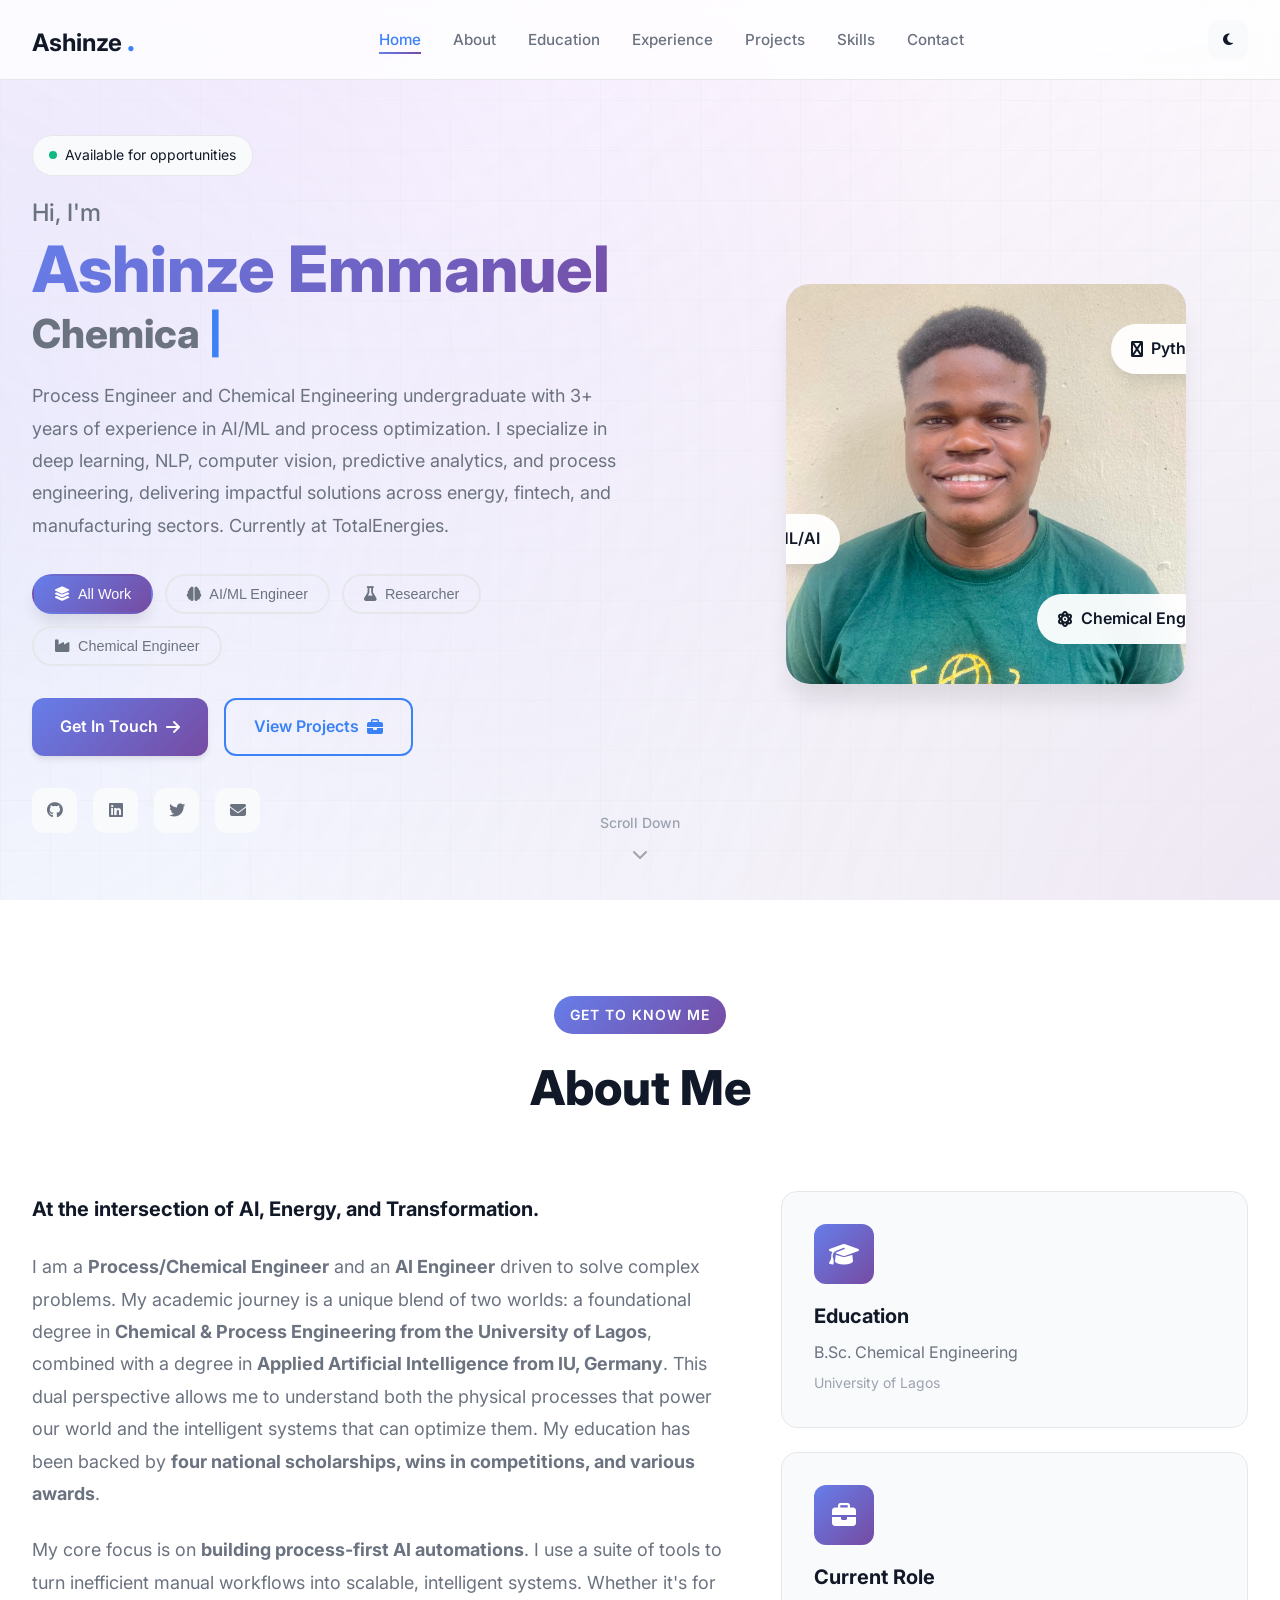
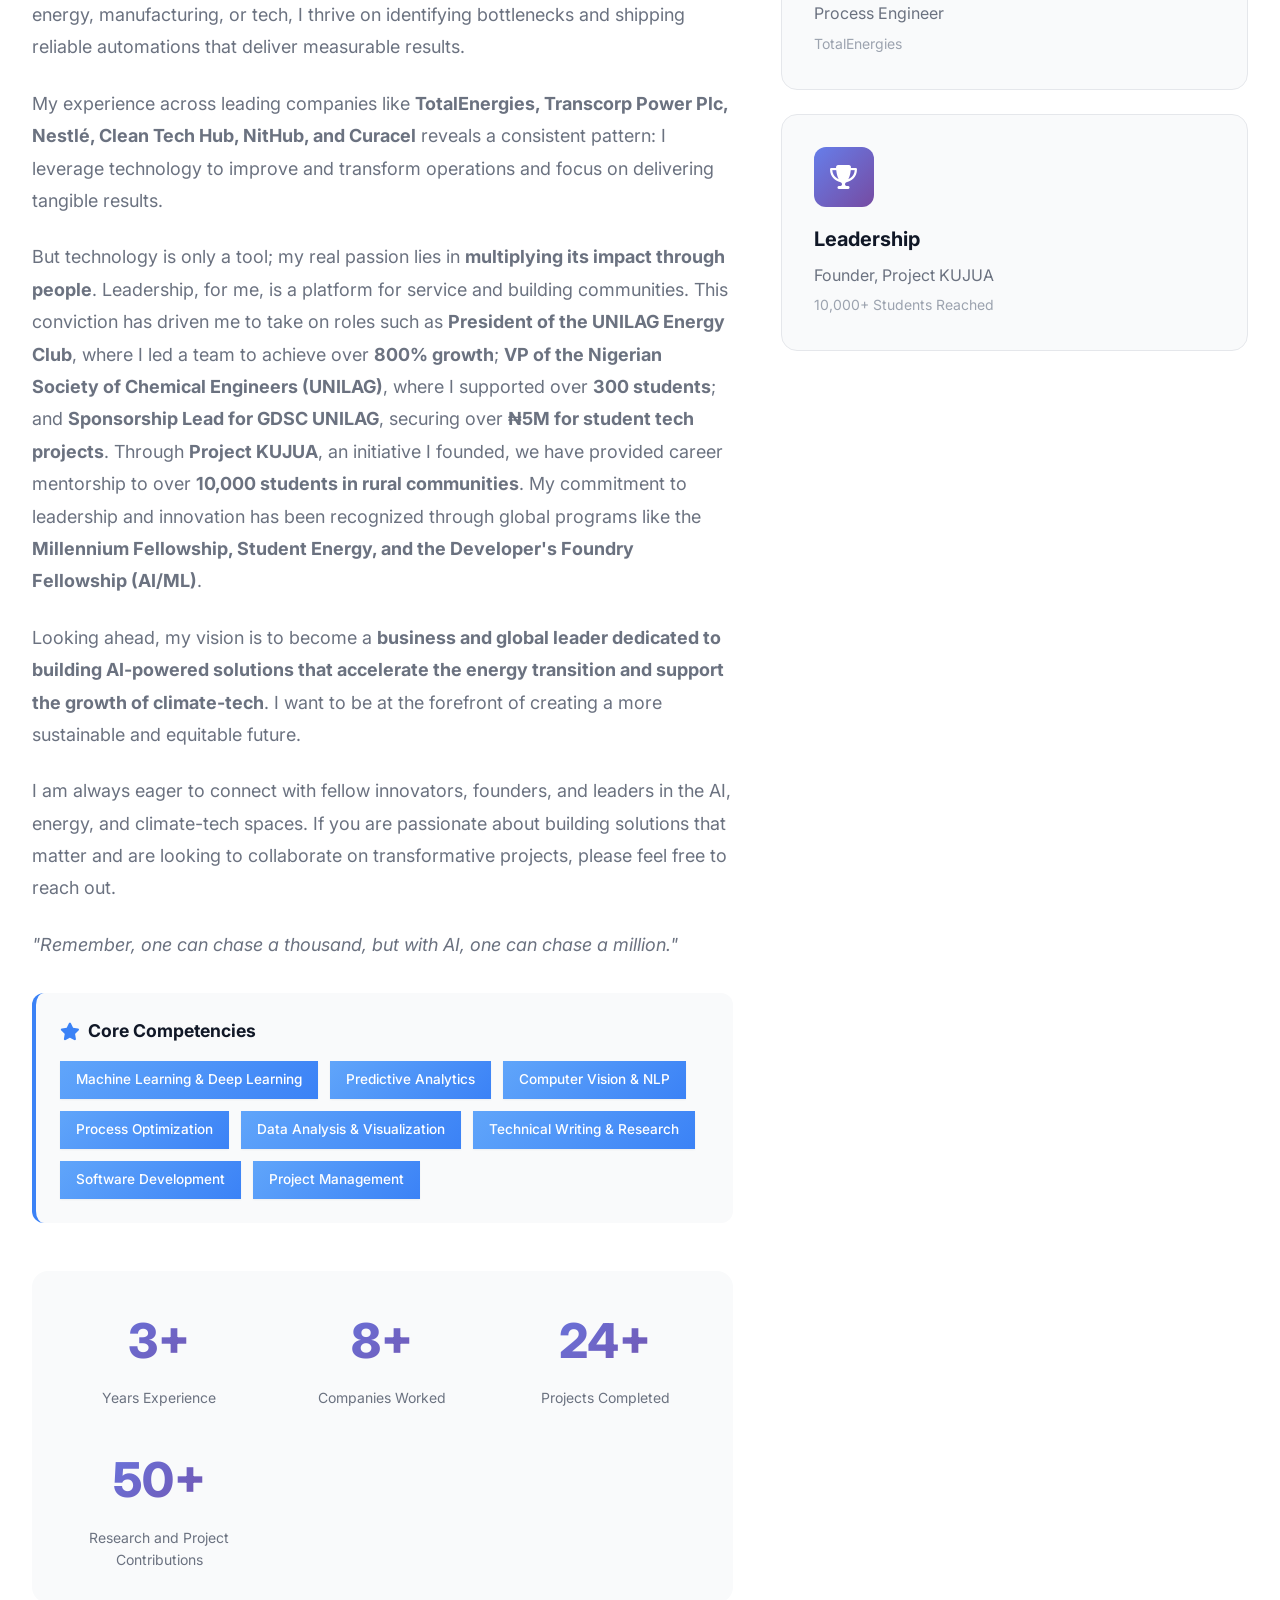
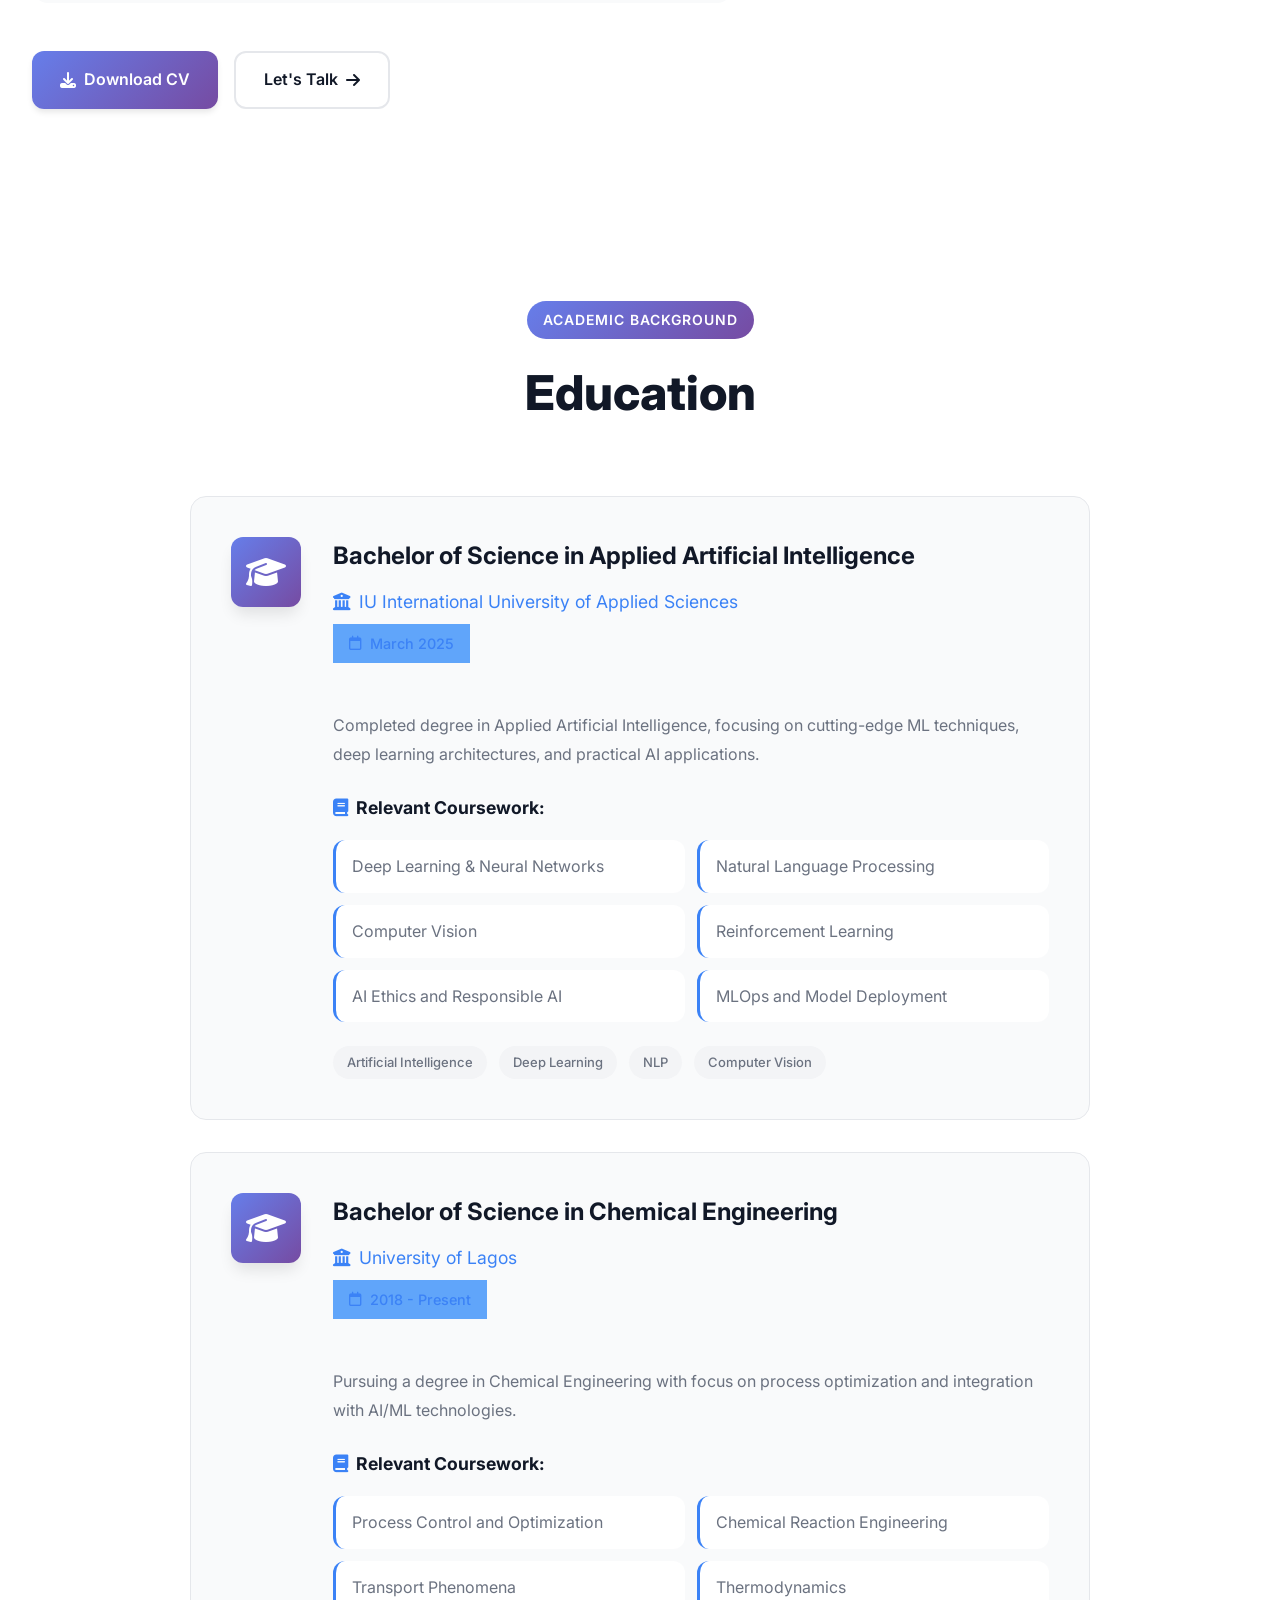
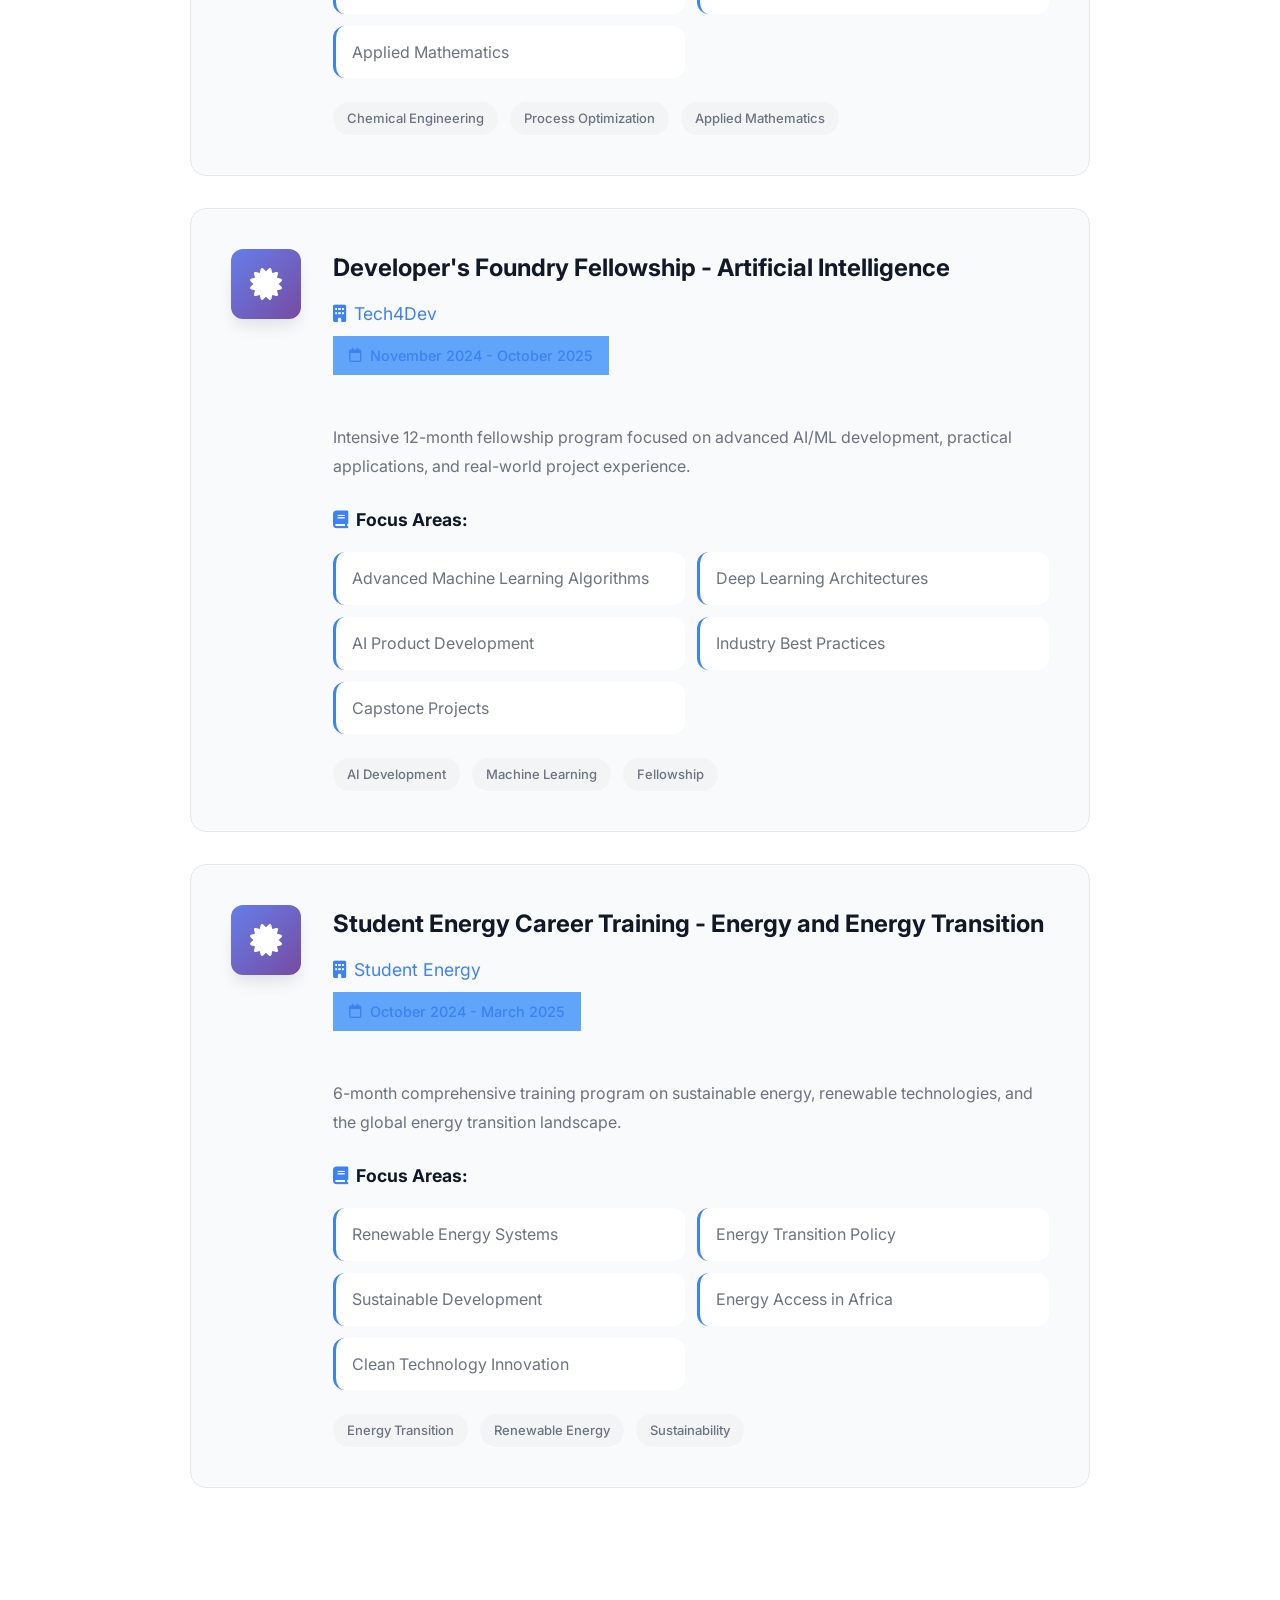
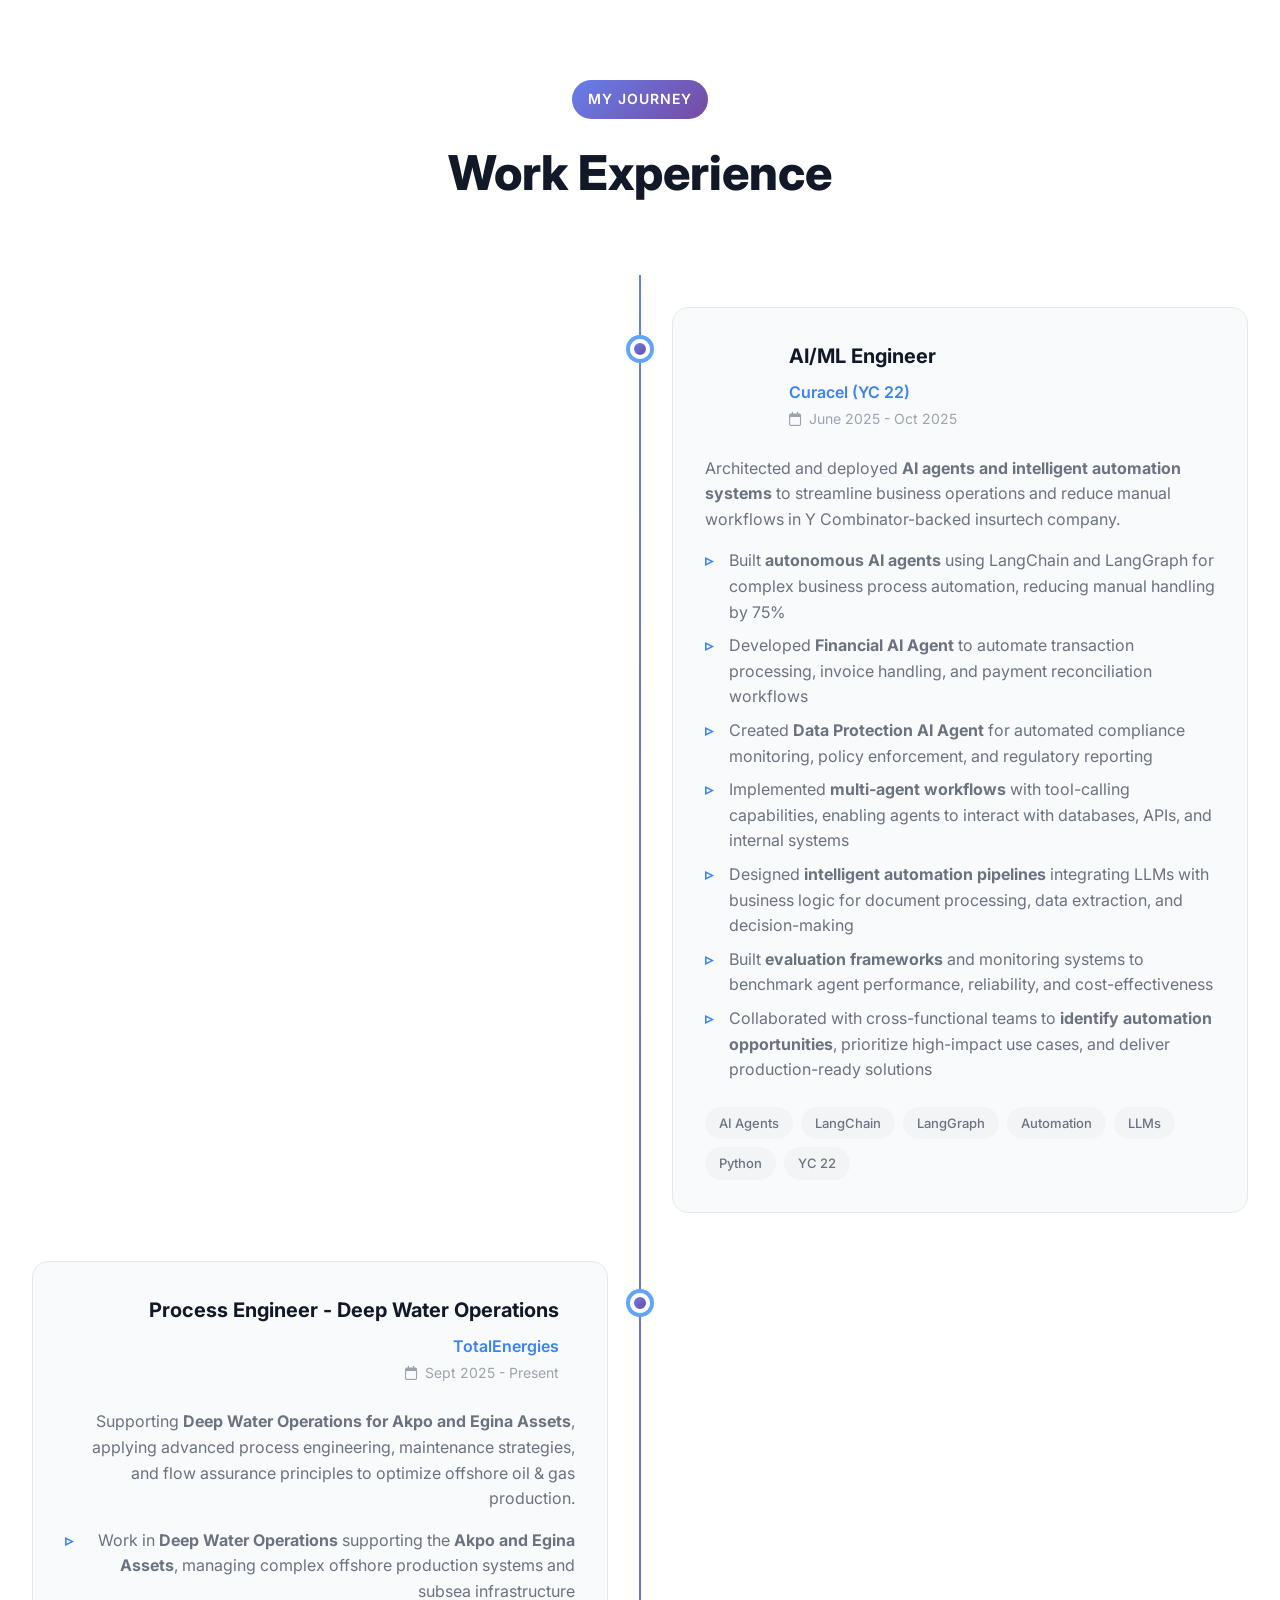
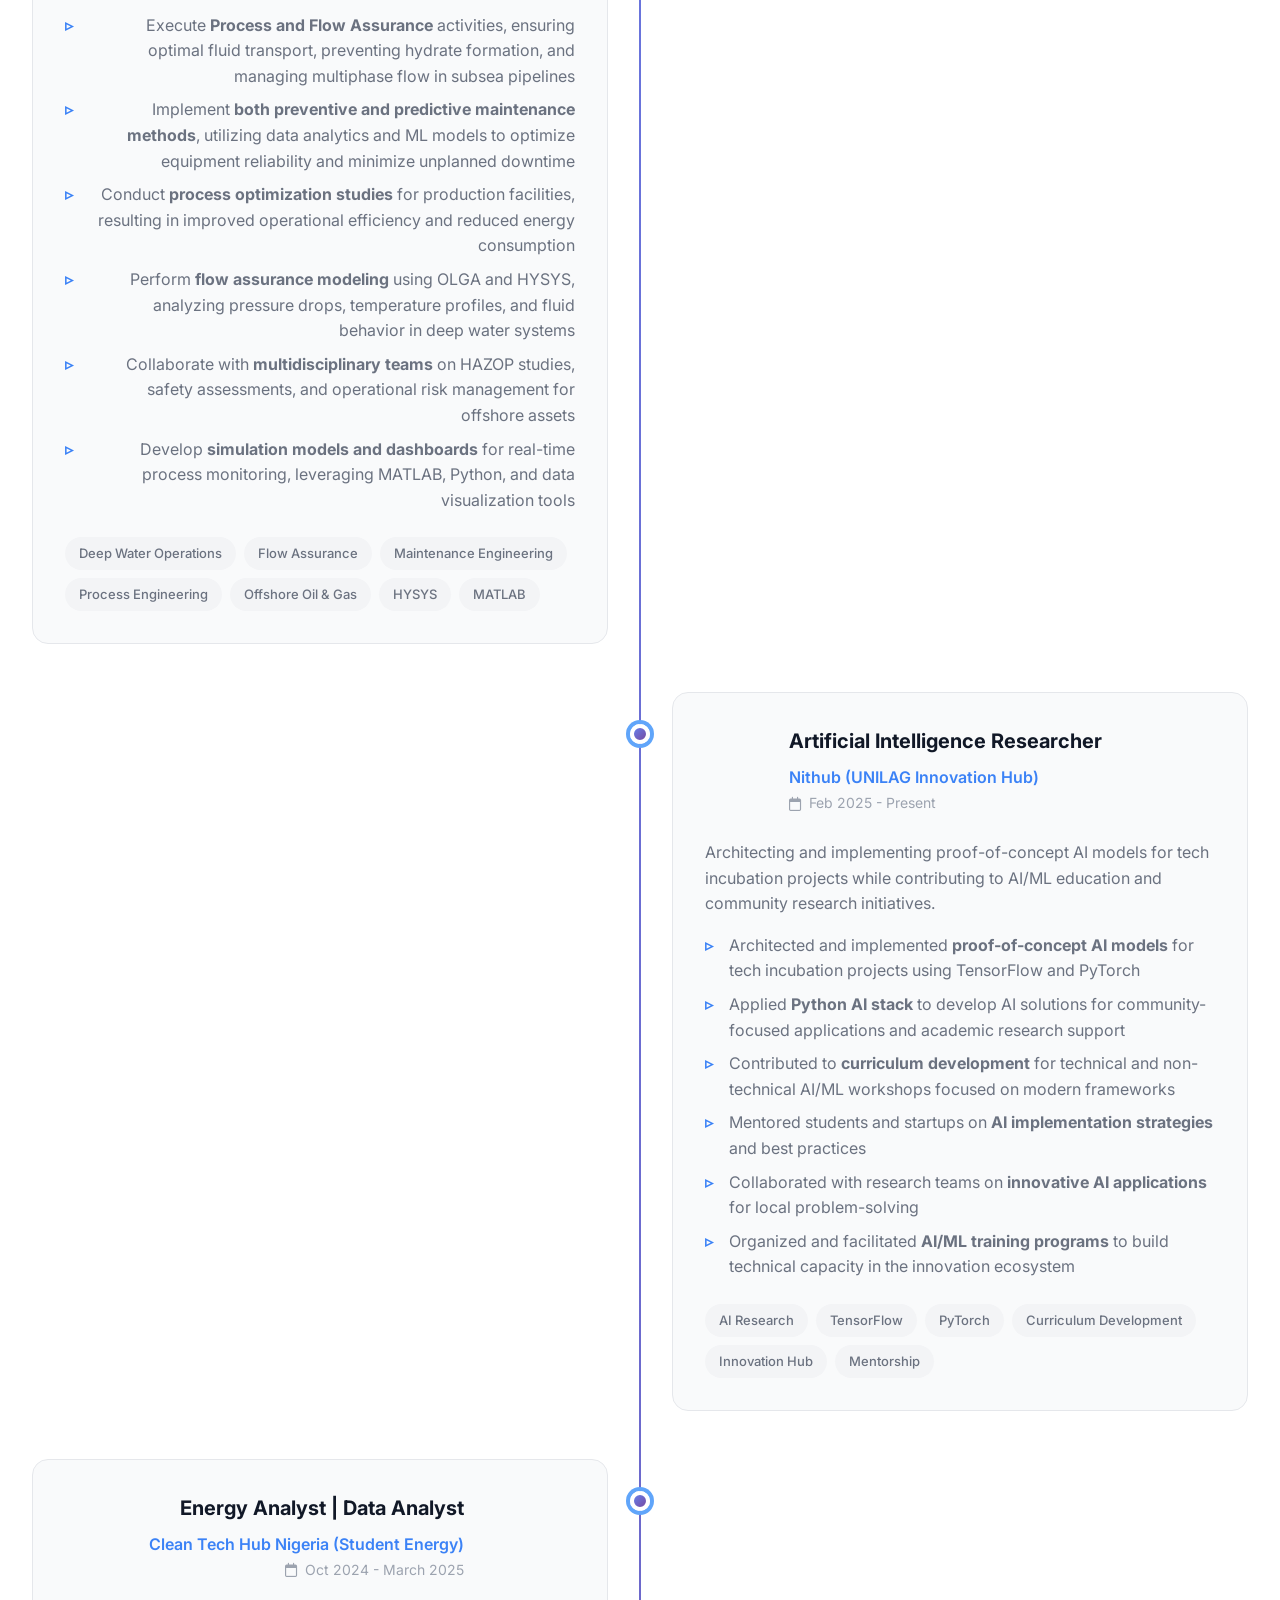
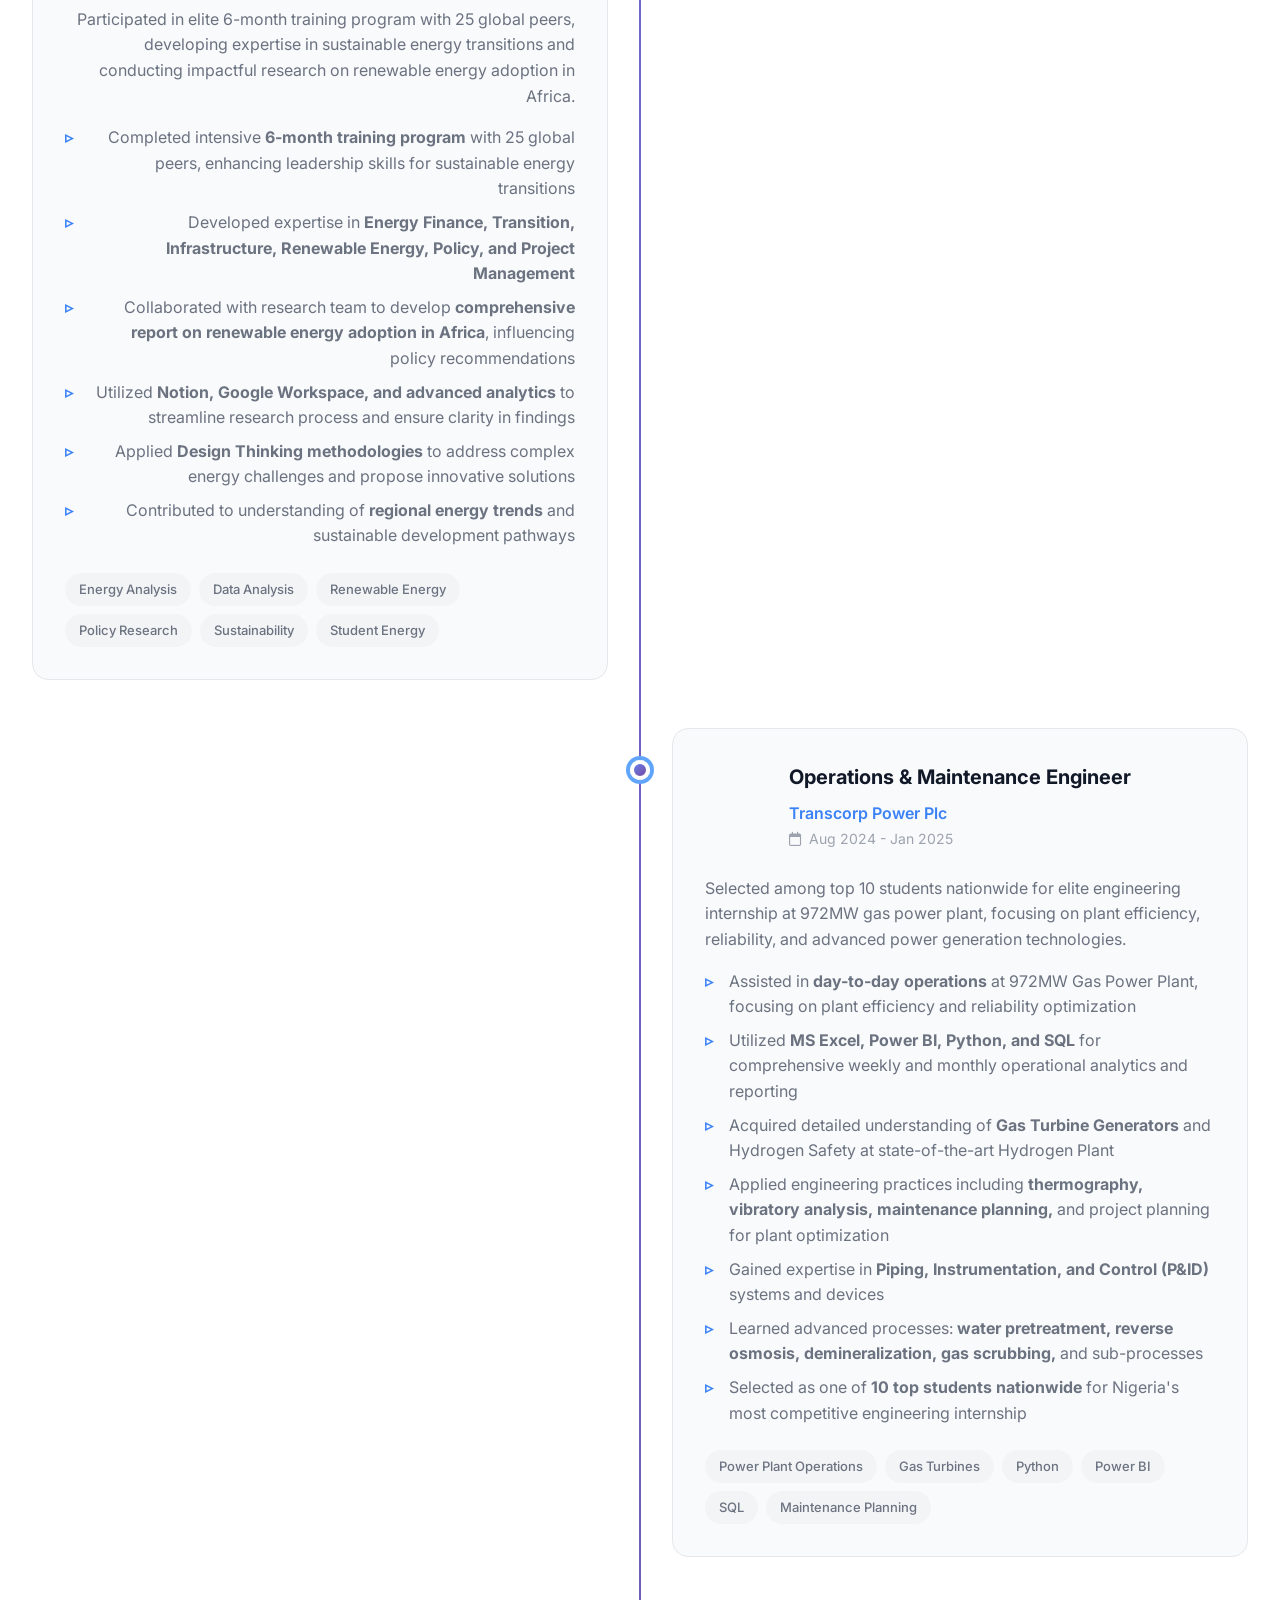
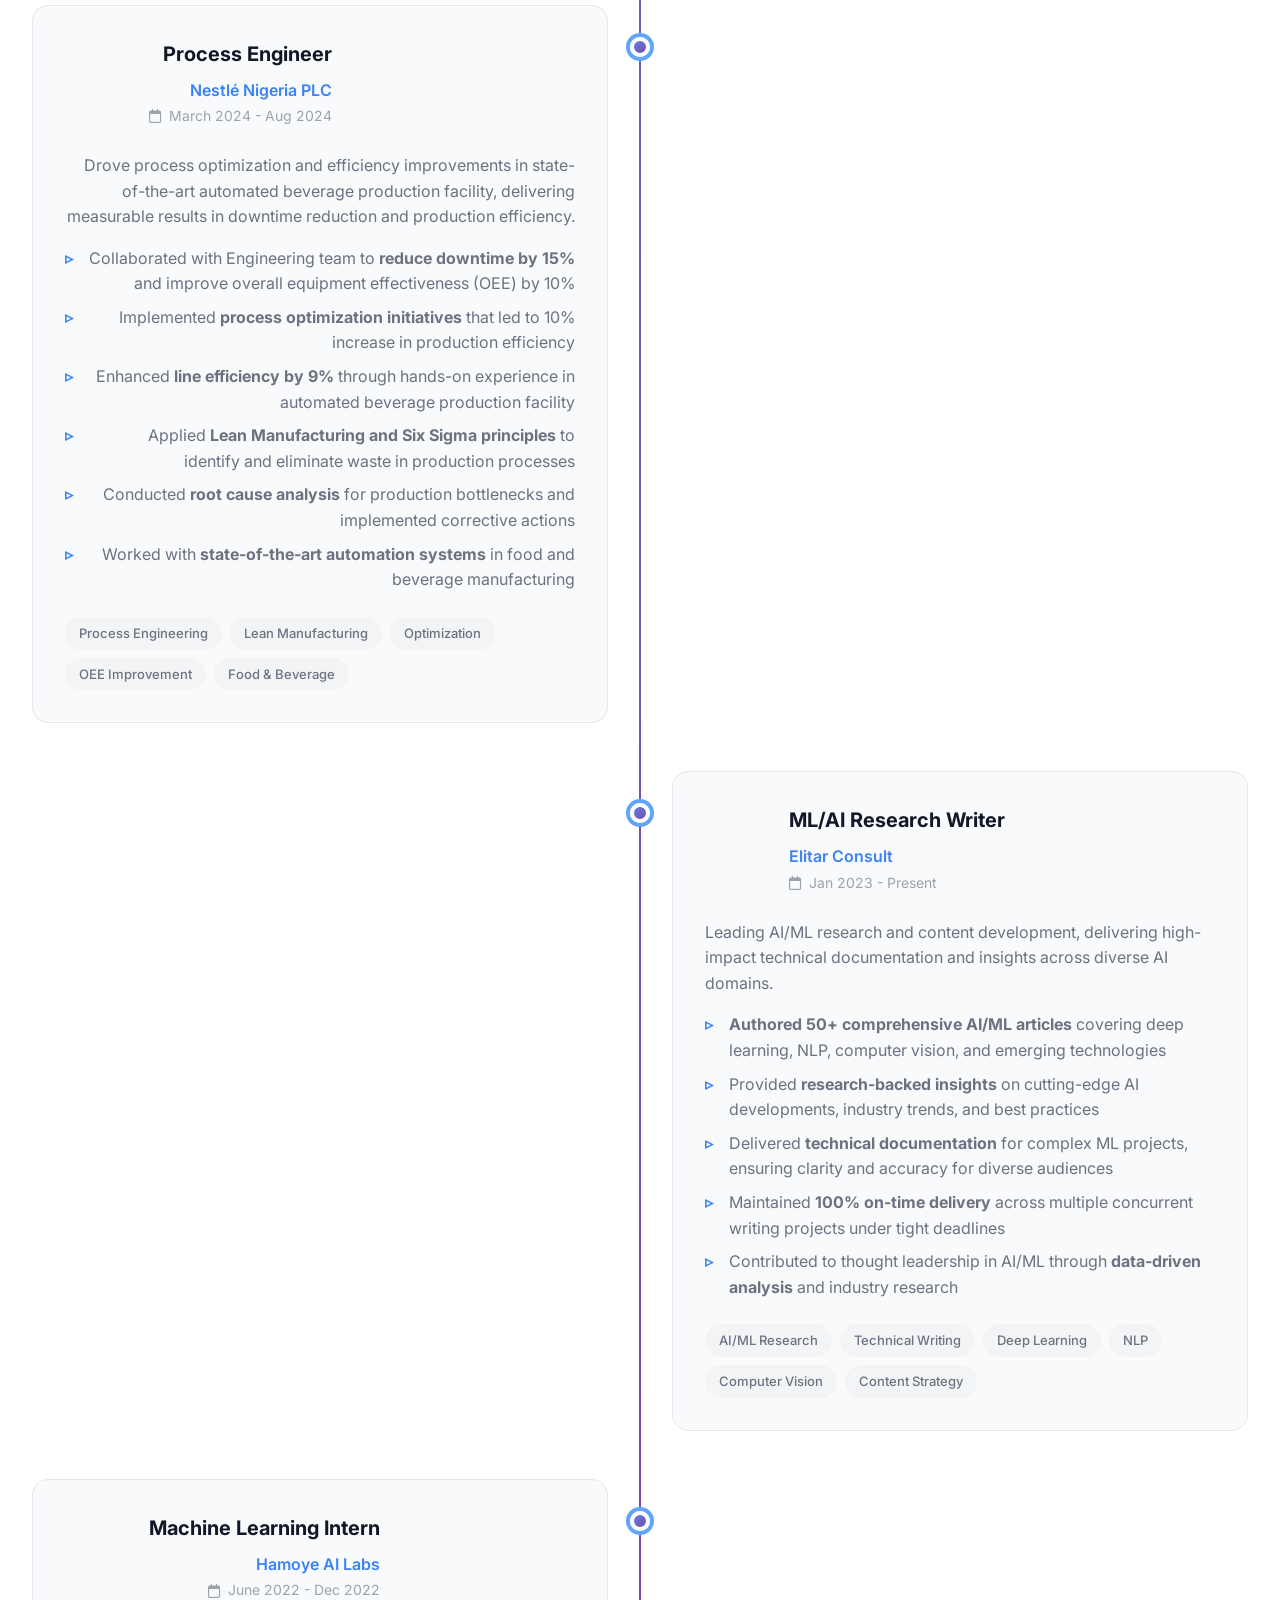
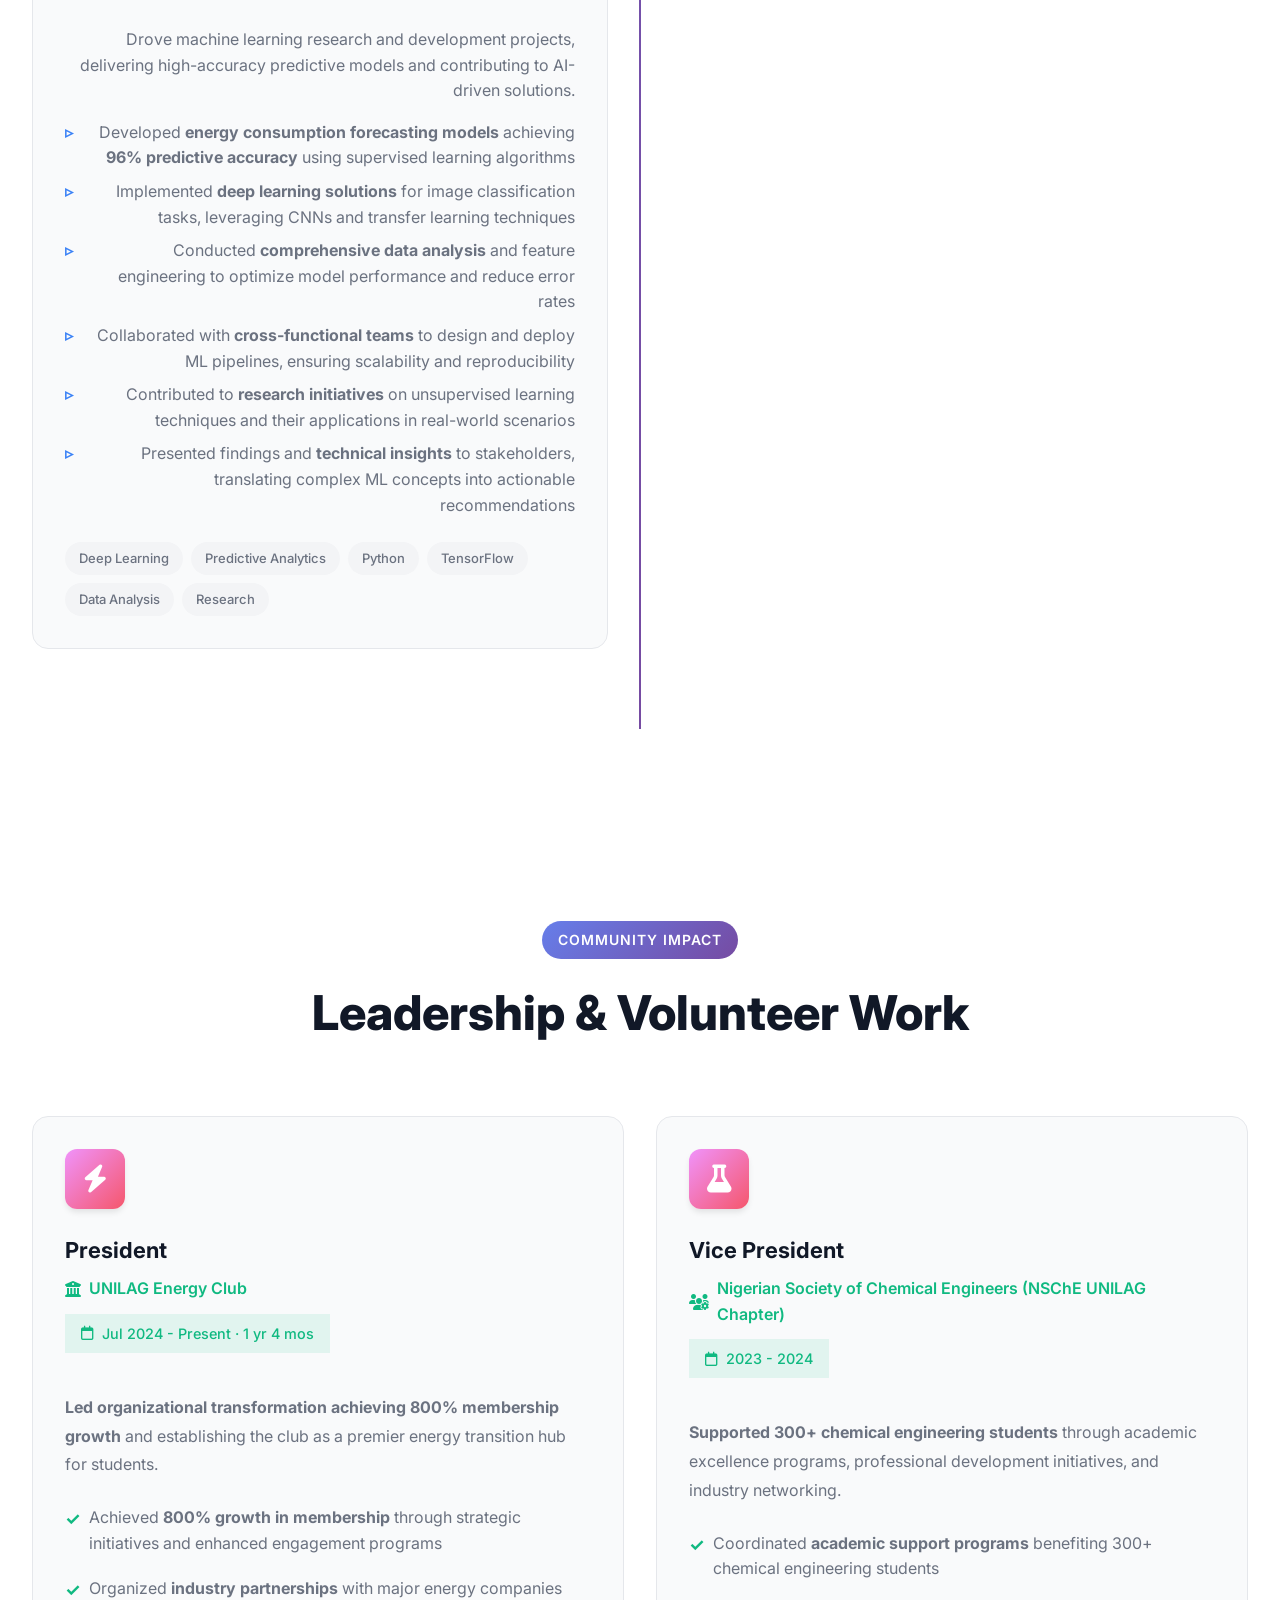
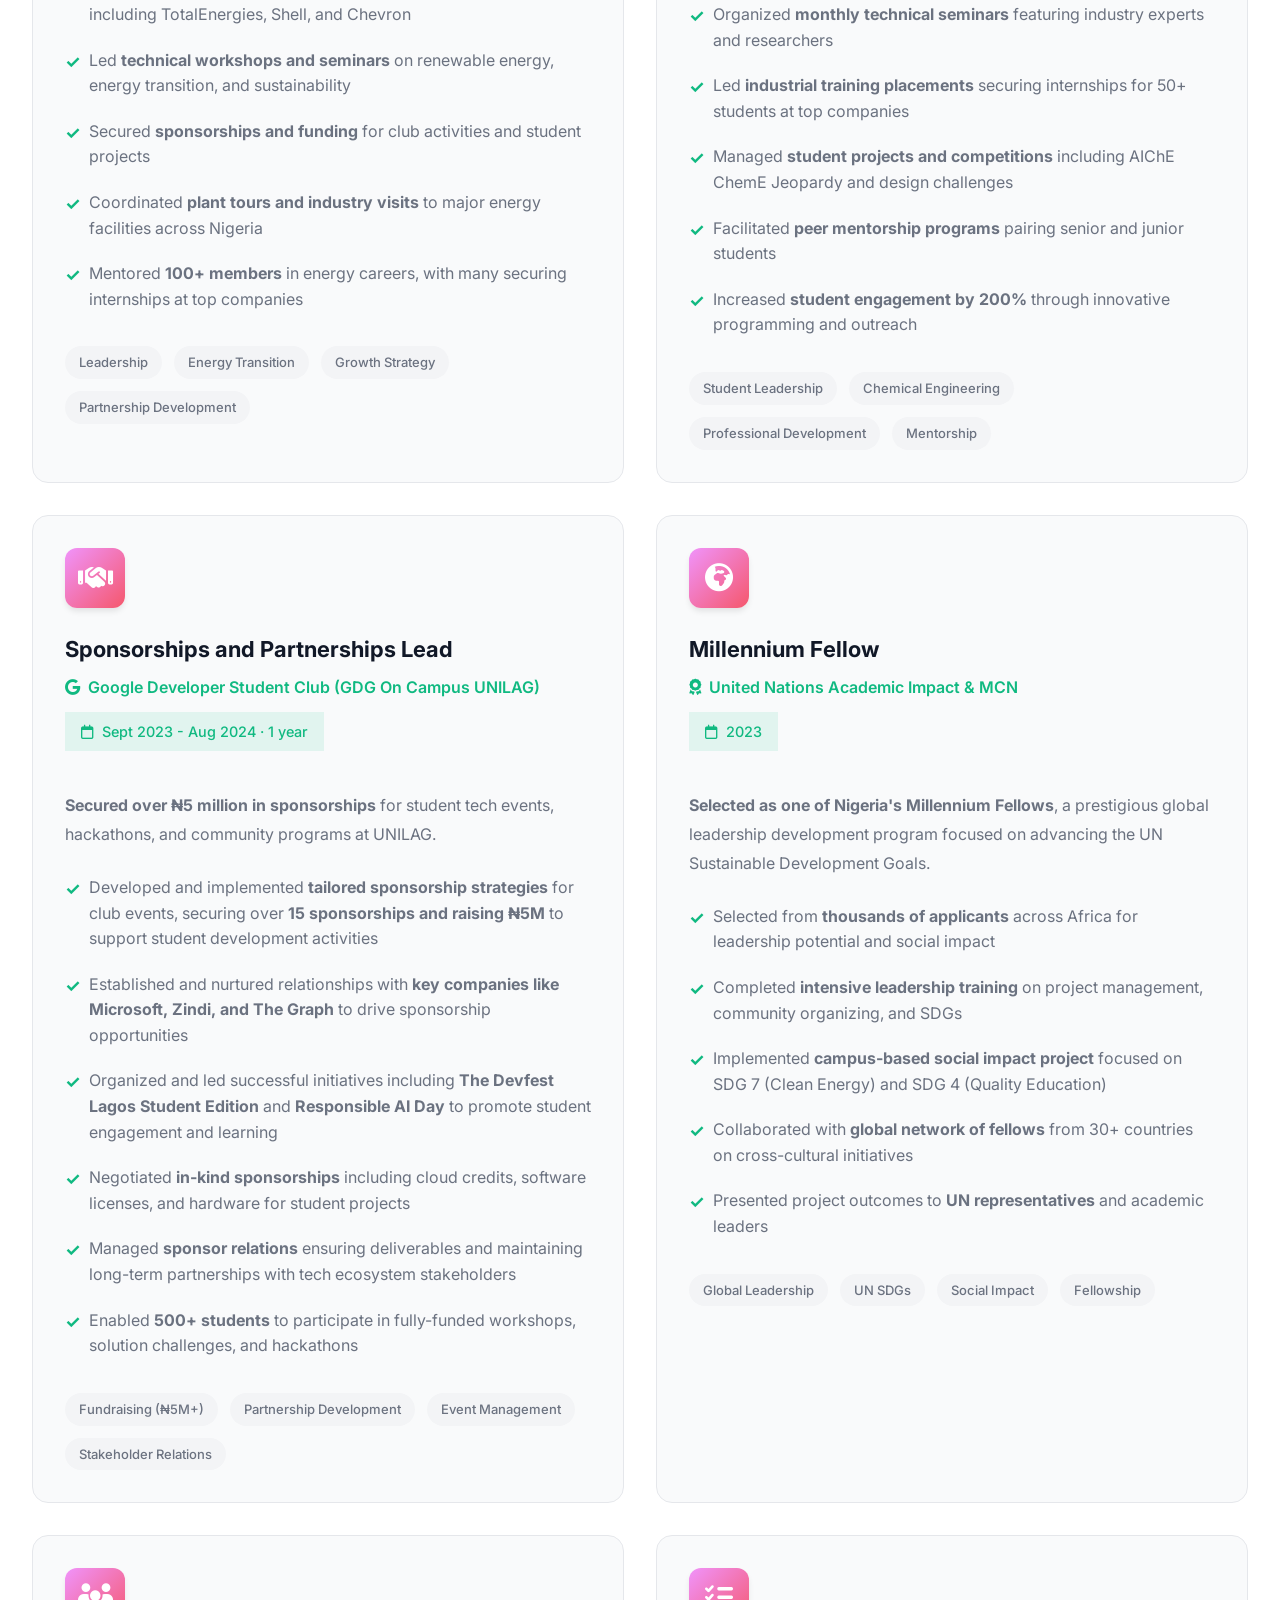
==== commit 1d11f2c3: "Fix contact form and add automation tools to skills section - Updated Formspree form action with ema" ====
--- a/index-new.html
+++ b/index-new.html
@@ -1765,6 +1765,56 @@
                     </div>
                 </div>
                 
+                <!-- Automation & AI Tools -->
+                <div class="skill-category">
+                    <div class="category-header">
+                        <i class="fas fa-robot"></i>
+                        <h3>Automation & AI Tools</h3>
+                    </div>
+                    <div class="skill-items">
+                        <div class="skill-item">
+                            <img src="https://n8n.io/favicon.ico" alt="n8n">
+                            <span>n8n</span>
+                        </div>
+                        <div class="skill-item">
+                            <img src="https://cdn.zapier.com/zapier/images/logos/zapier-logomark.png" alt="Zapier">
+                            <span>Zapier</span>
+                        </div>
+                        <div class="skill-item">
+                            <img src="https://www.make.com/en/favicon.ico" alt="Make">
+                            <span>Make</span>
+                        </div>
+                        <div class="skill-item">
+                            <img src="https://img.icons8.com/color/96/microsoft.png" alt="Power Automate">
+                            <span>Power Automate</span>
+                        </div>
+                        <div class="skill-item">
+                            <img src="https://img.icons8.com/color/96/microsoft.png" alt="Copilot Studio">
+                            <span>Copilot Studio</span>
+                        </div>
+                        <div class="skill-item">
+                            <img src="https://static.vecteezy.com/system/resources/previews/021/059/827/non_2x/chatgpt-logo-chat-gpt-icon-on-green-background-free-vector.jpg" alt="OpenAI">
+                            <span>OpenAI</span>
+                        </div>
+                        <div class="skill-item">
+                            <img src="https://cdn.jsdelivr.net/gh/devicons/devicon/icons/googlecloud/googlecloud-original.svg" alt="Vertex AI">
+                            <span>Vertex AI</span>
+                        </div>
+                        <div class="skill-item">
+                            <img src="https://airtable.com/images/favicon/baymax/favicon-32x32.png" alt="Airtable">
+                            <span>Airtable</span>
+                        </div>
+                        <div class="skill-item">
+                            <img src="https://apify.com/favicon.ico" alt="Apify">
+                            <span>Apify</span>
+                        </div>
+                        <div class="skill-item">
+                            <img src="https://ssl.gstatic.com/images/branding/product/1x/gsuite_512dp.png" alt="Google Workspace">
+                            <span>Google Workspace</span>
+                        </div>
+                    </div>
+                </div>
+                
                 <!-- Web Development & APIs -->
                 <div class="skill-category">
                     <div class="category-header">
@@ -1836,7 +1886,7 @@
                     </div>
                 </div>
                 
-                <form class="contact-form" id="contactForm" action="https://formspree.io/f/YOUR_FORMSPREE_ID" method="POST">
+                <form class="contact-form" id="contactForm" action="https://formspree.io/f/chidi.ashinze@gmail.com" method="POST">
                     <div class="form-group">
                         <label for="name">Your Name</label>
                         <input type="text" id="name" name="name" required>
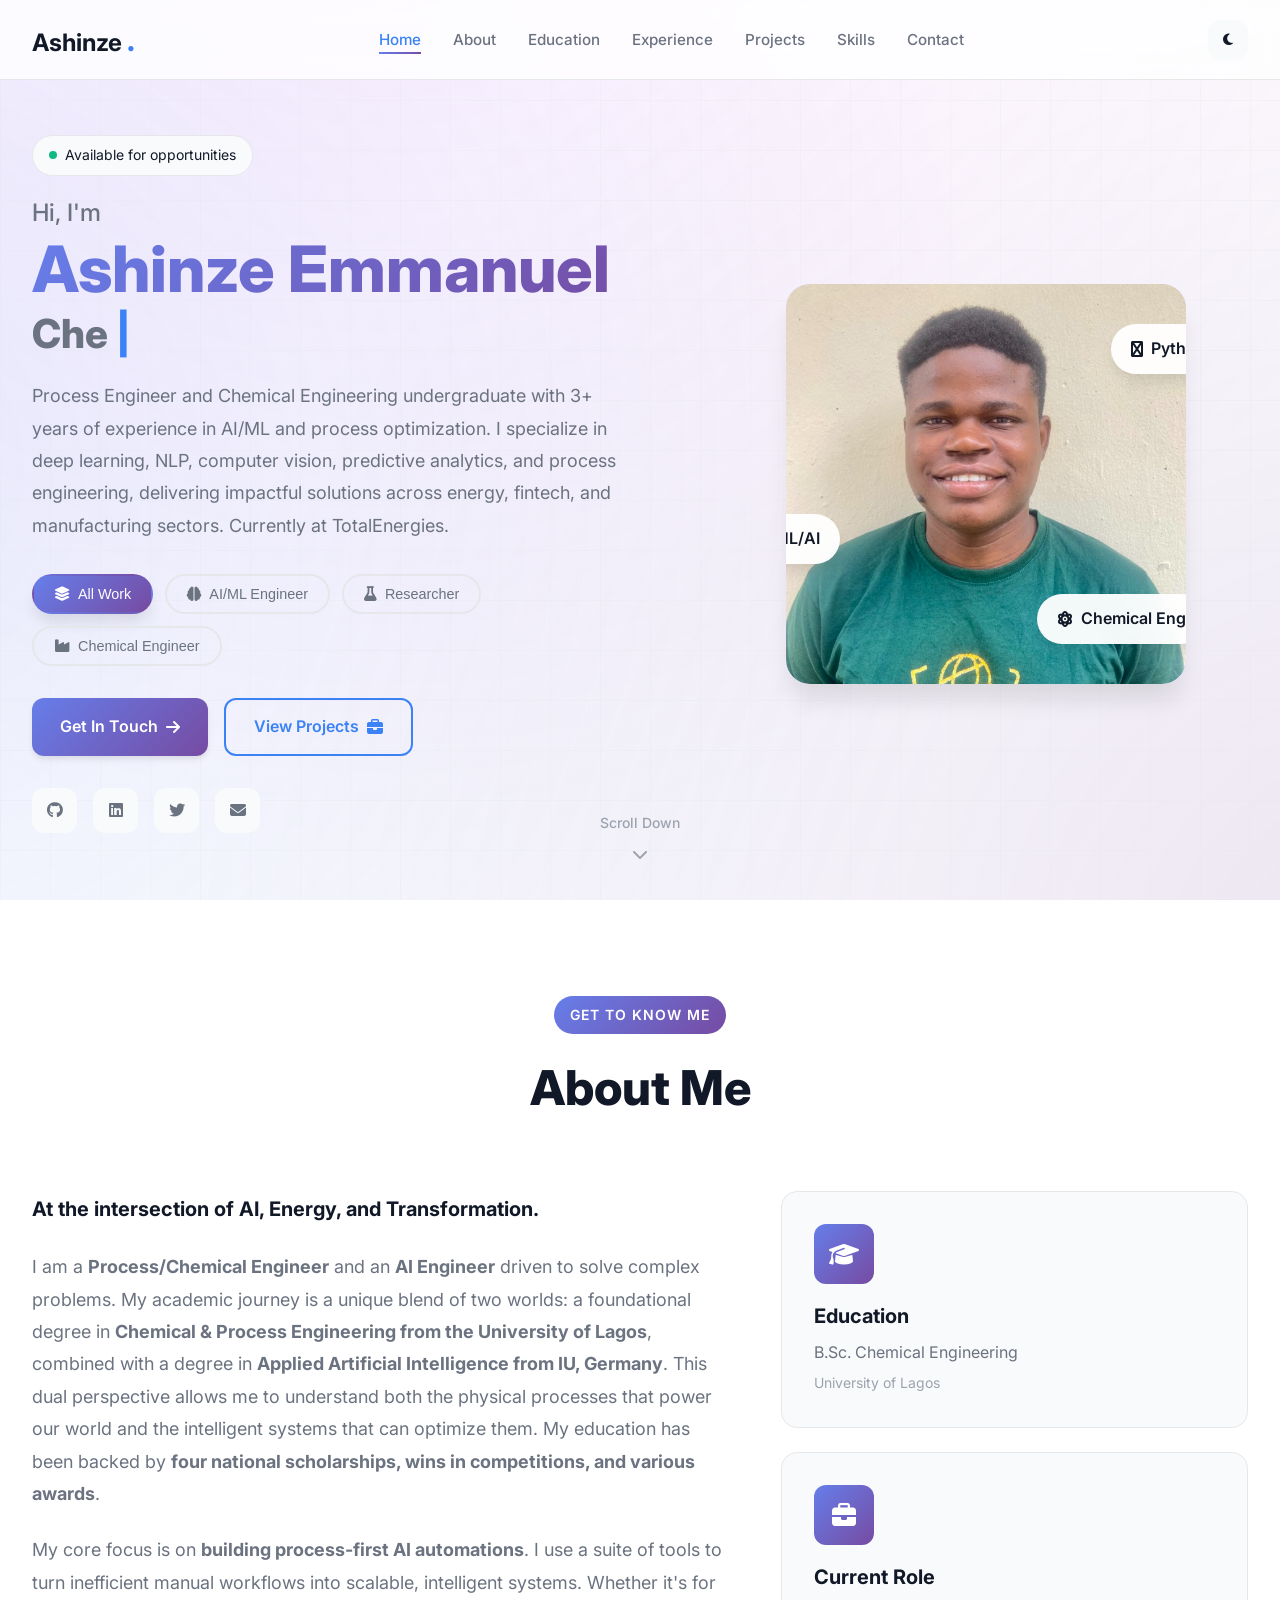
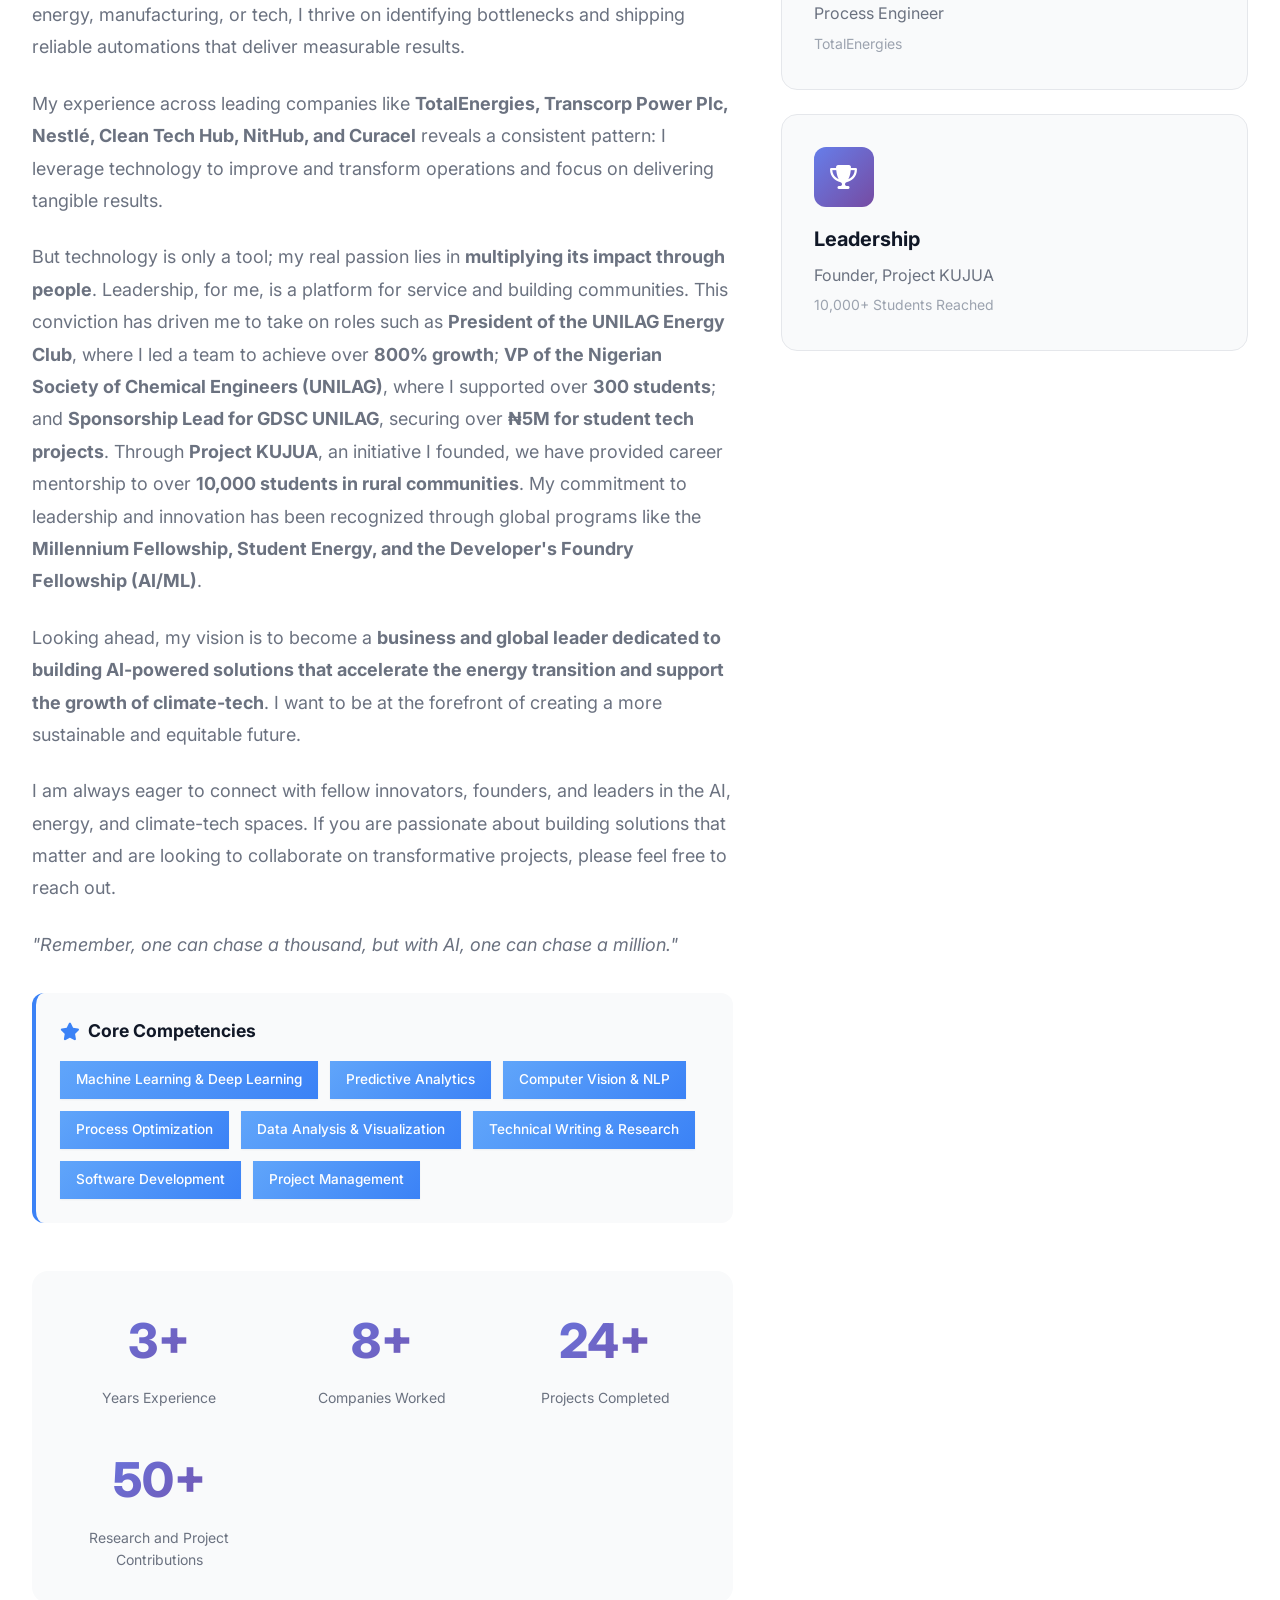
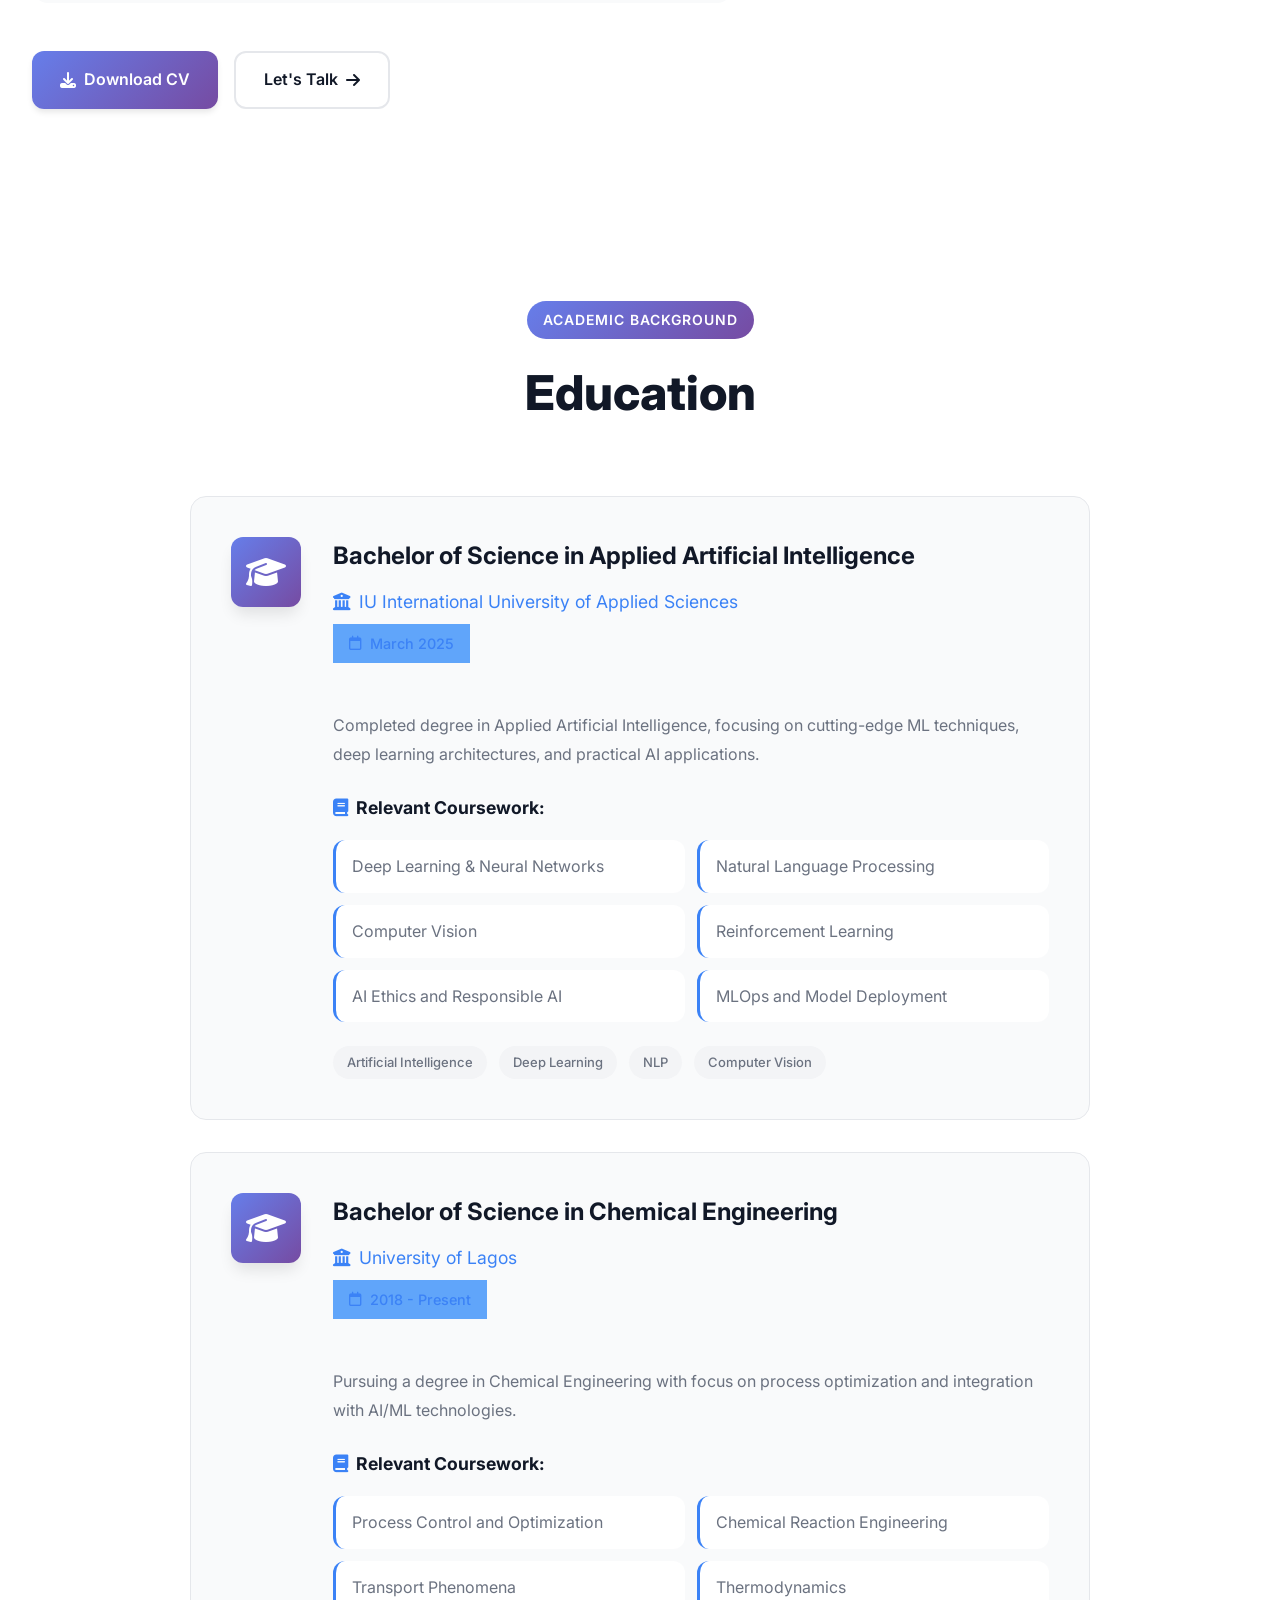
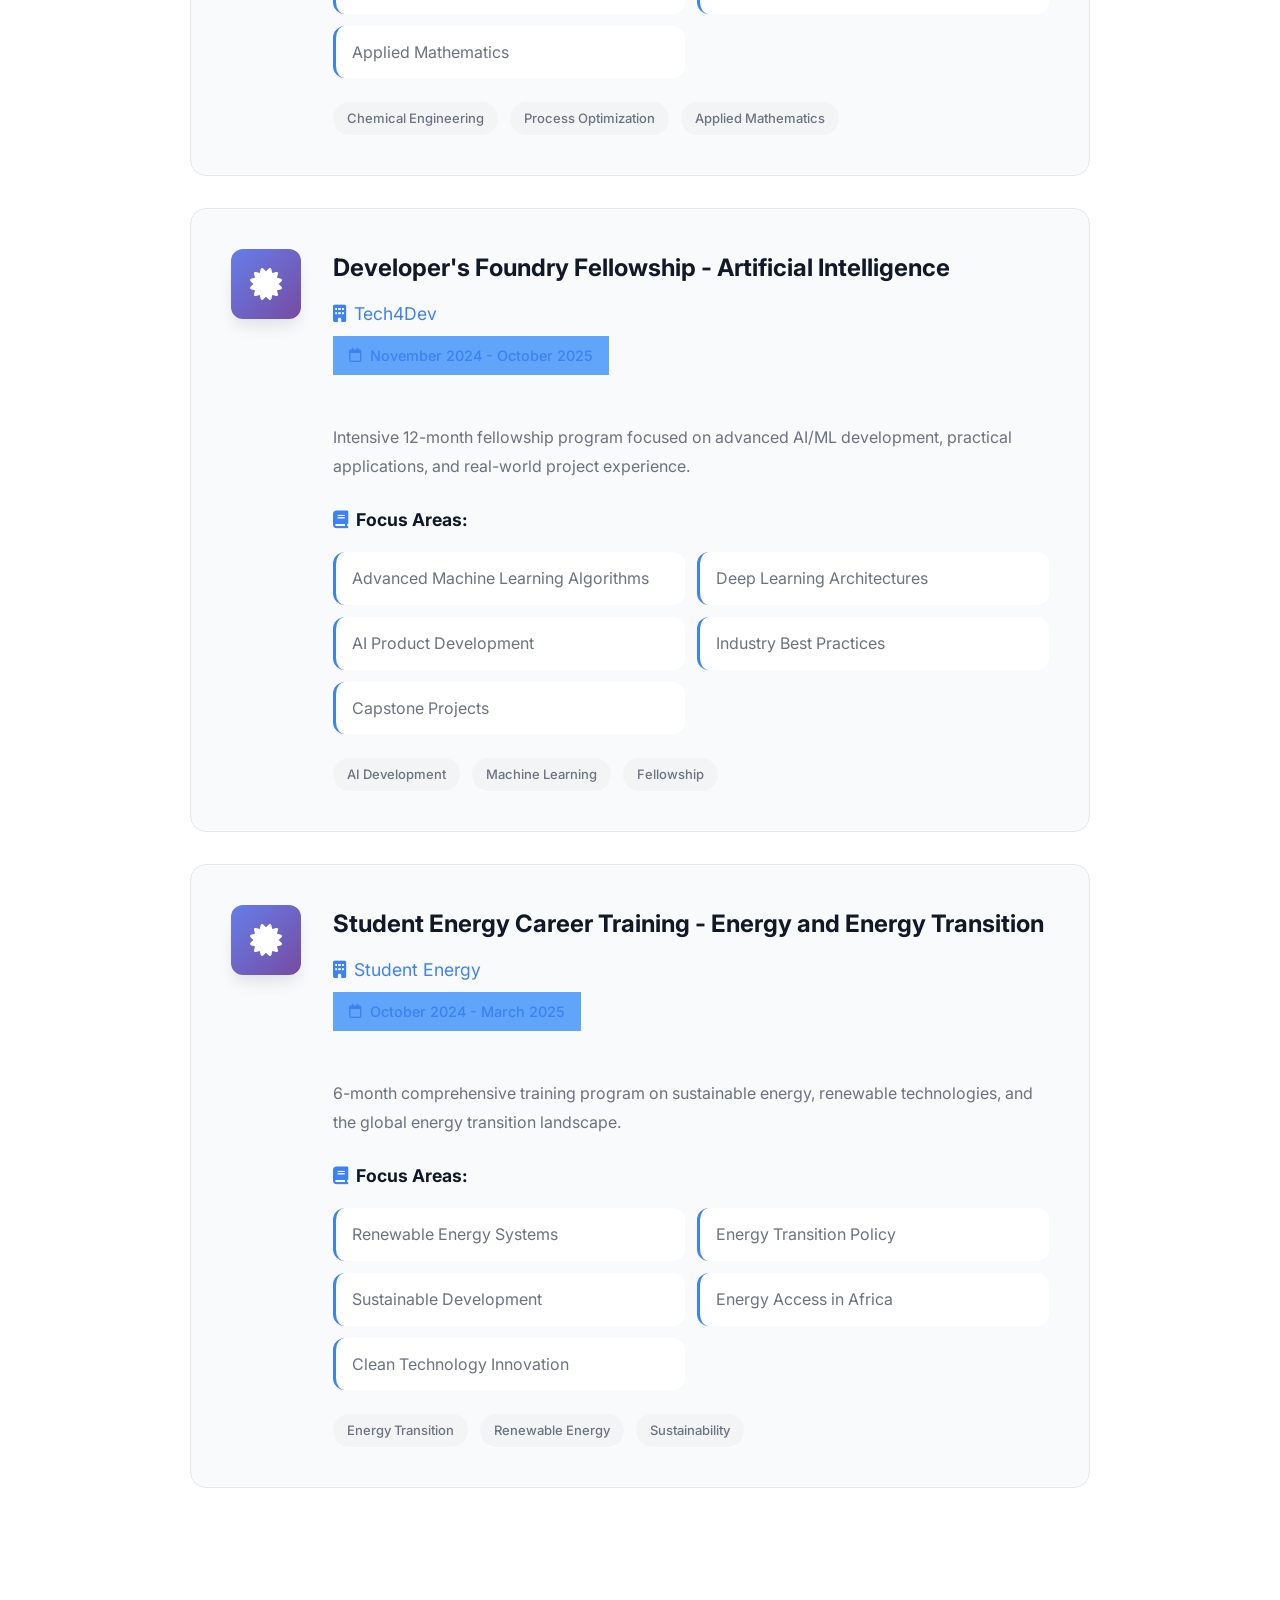
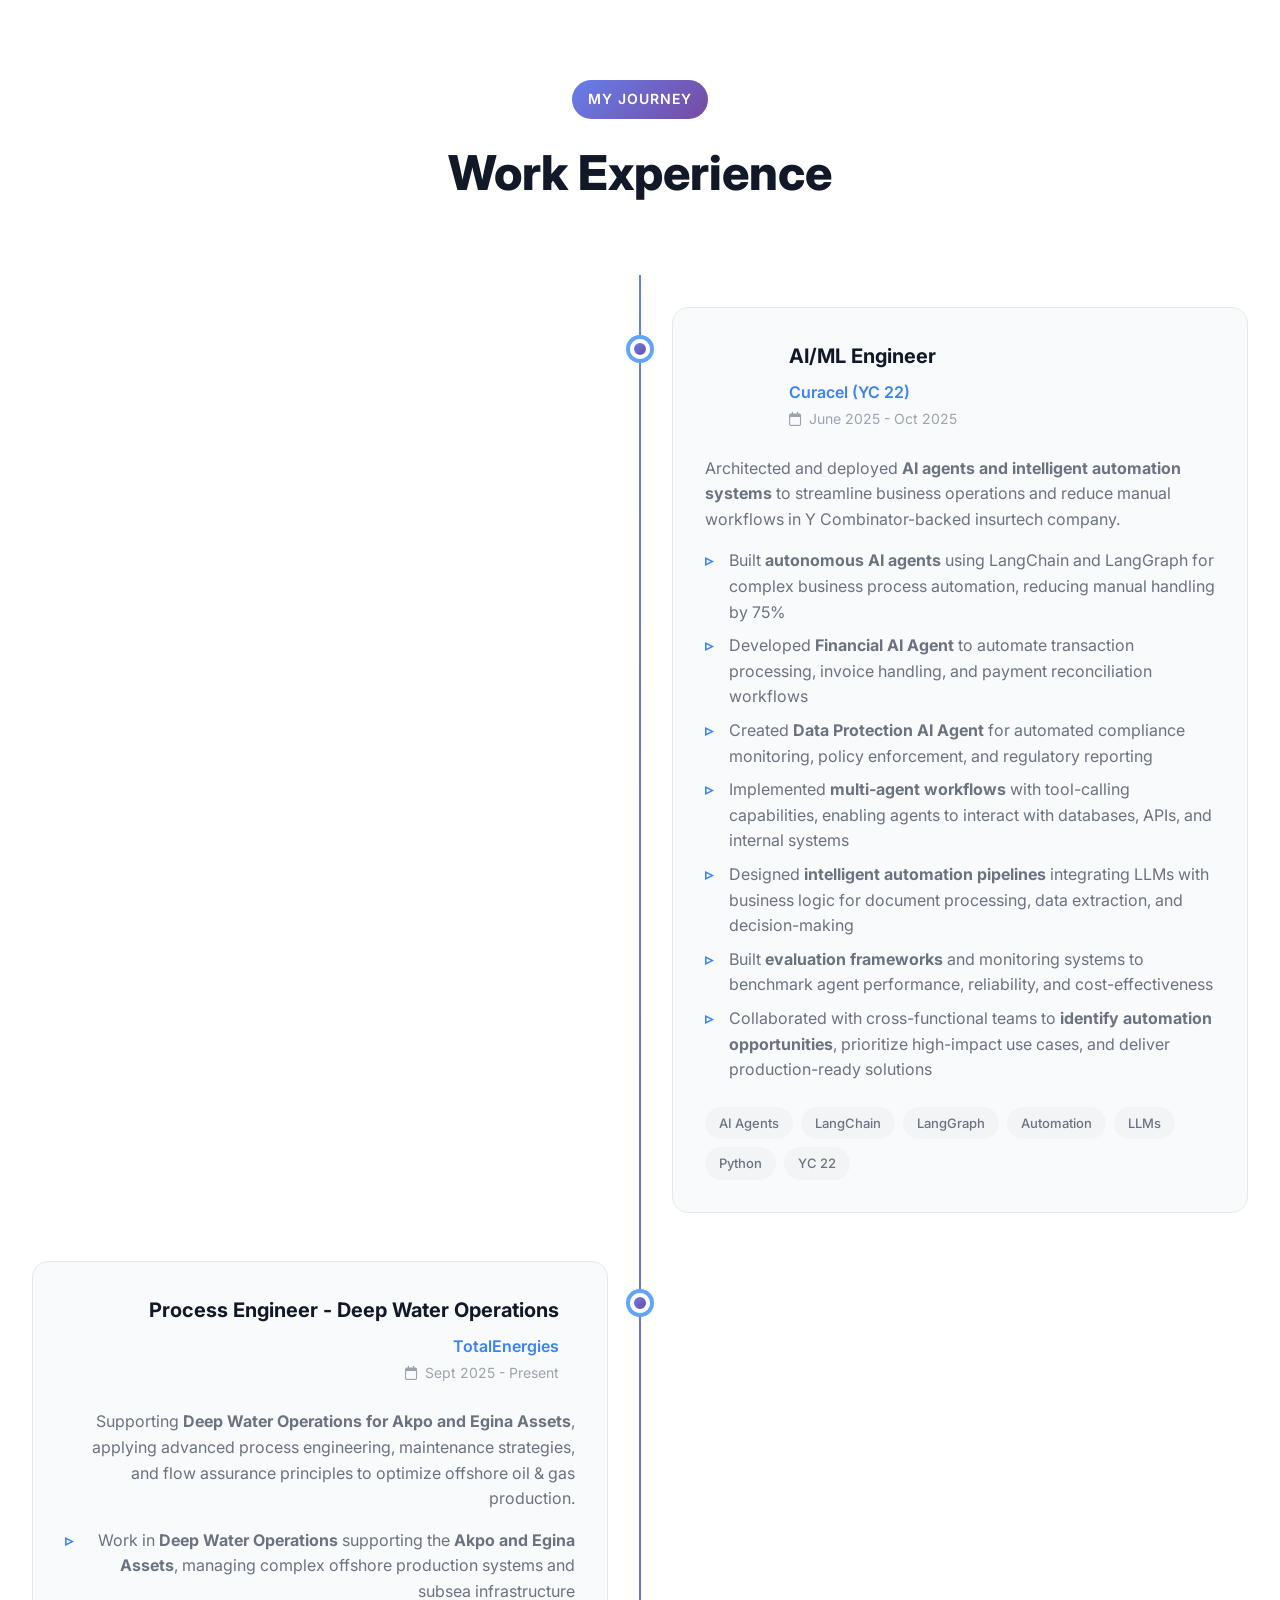
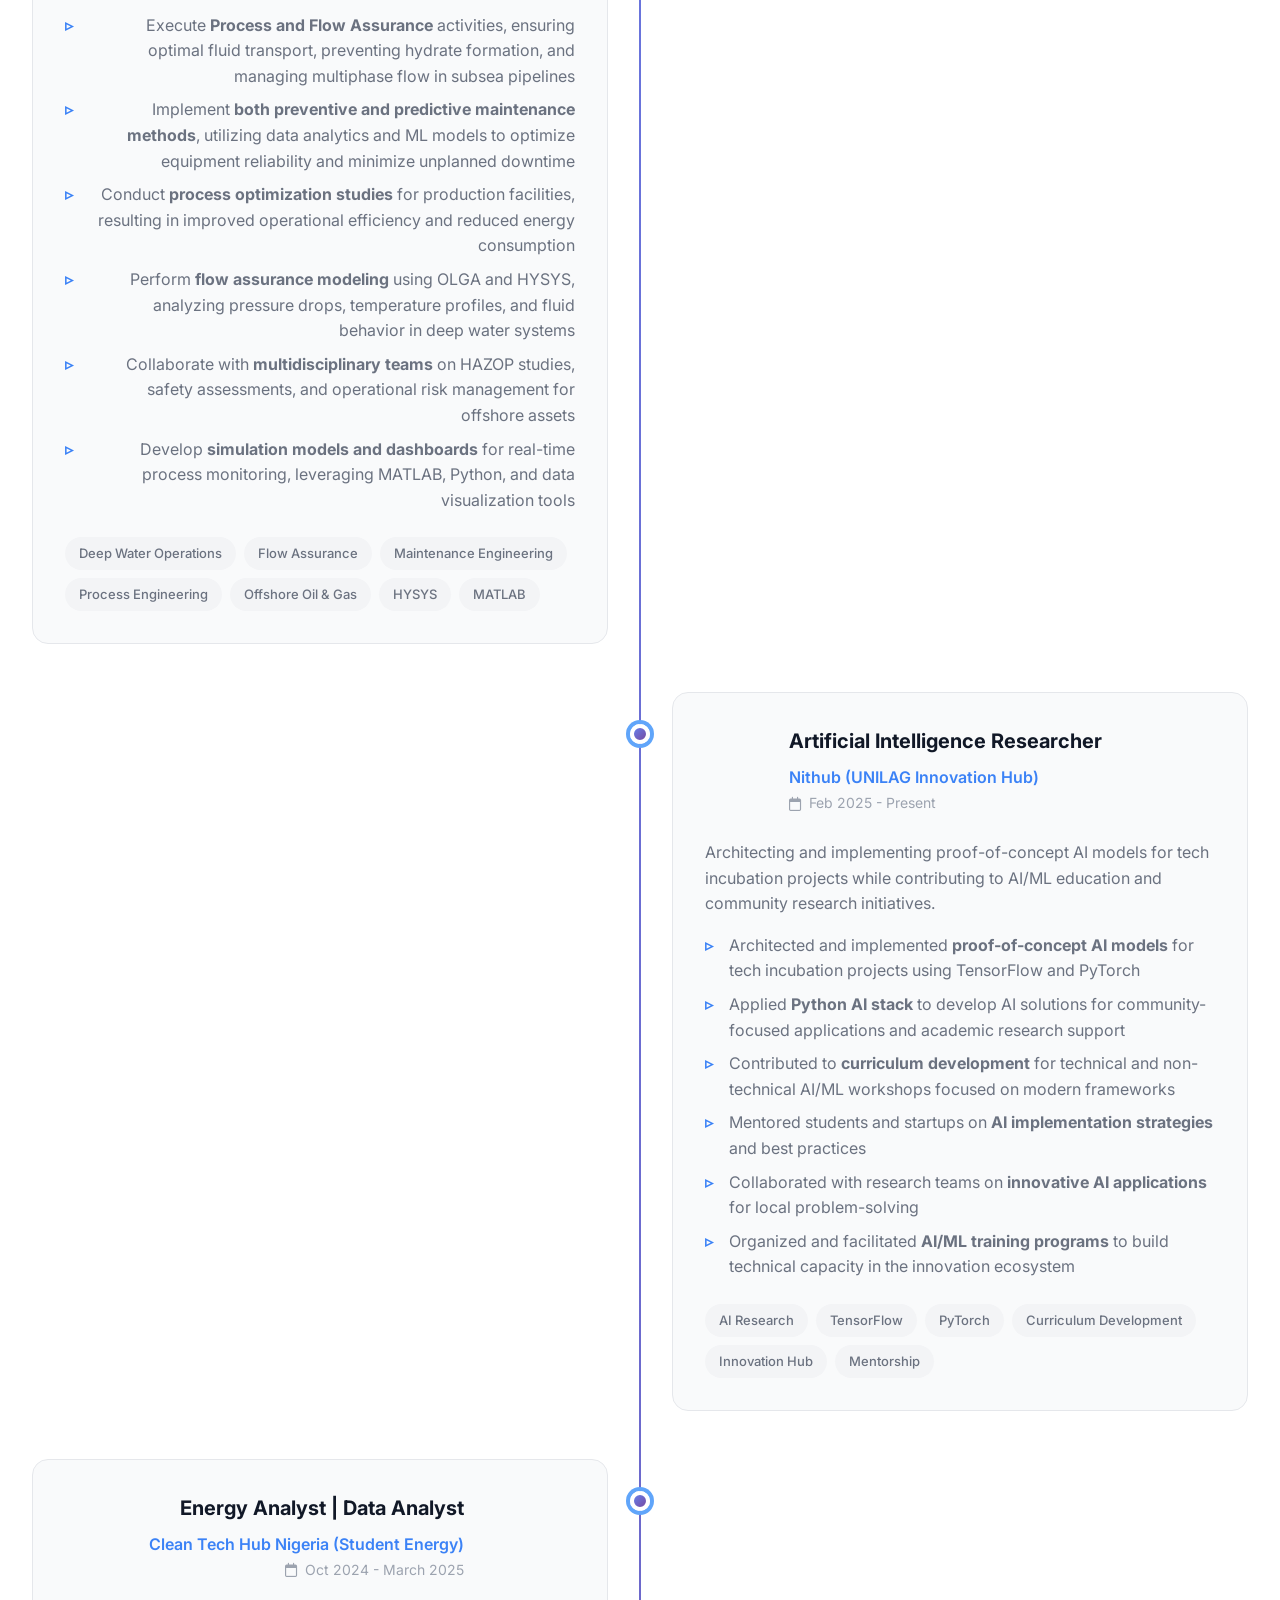
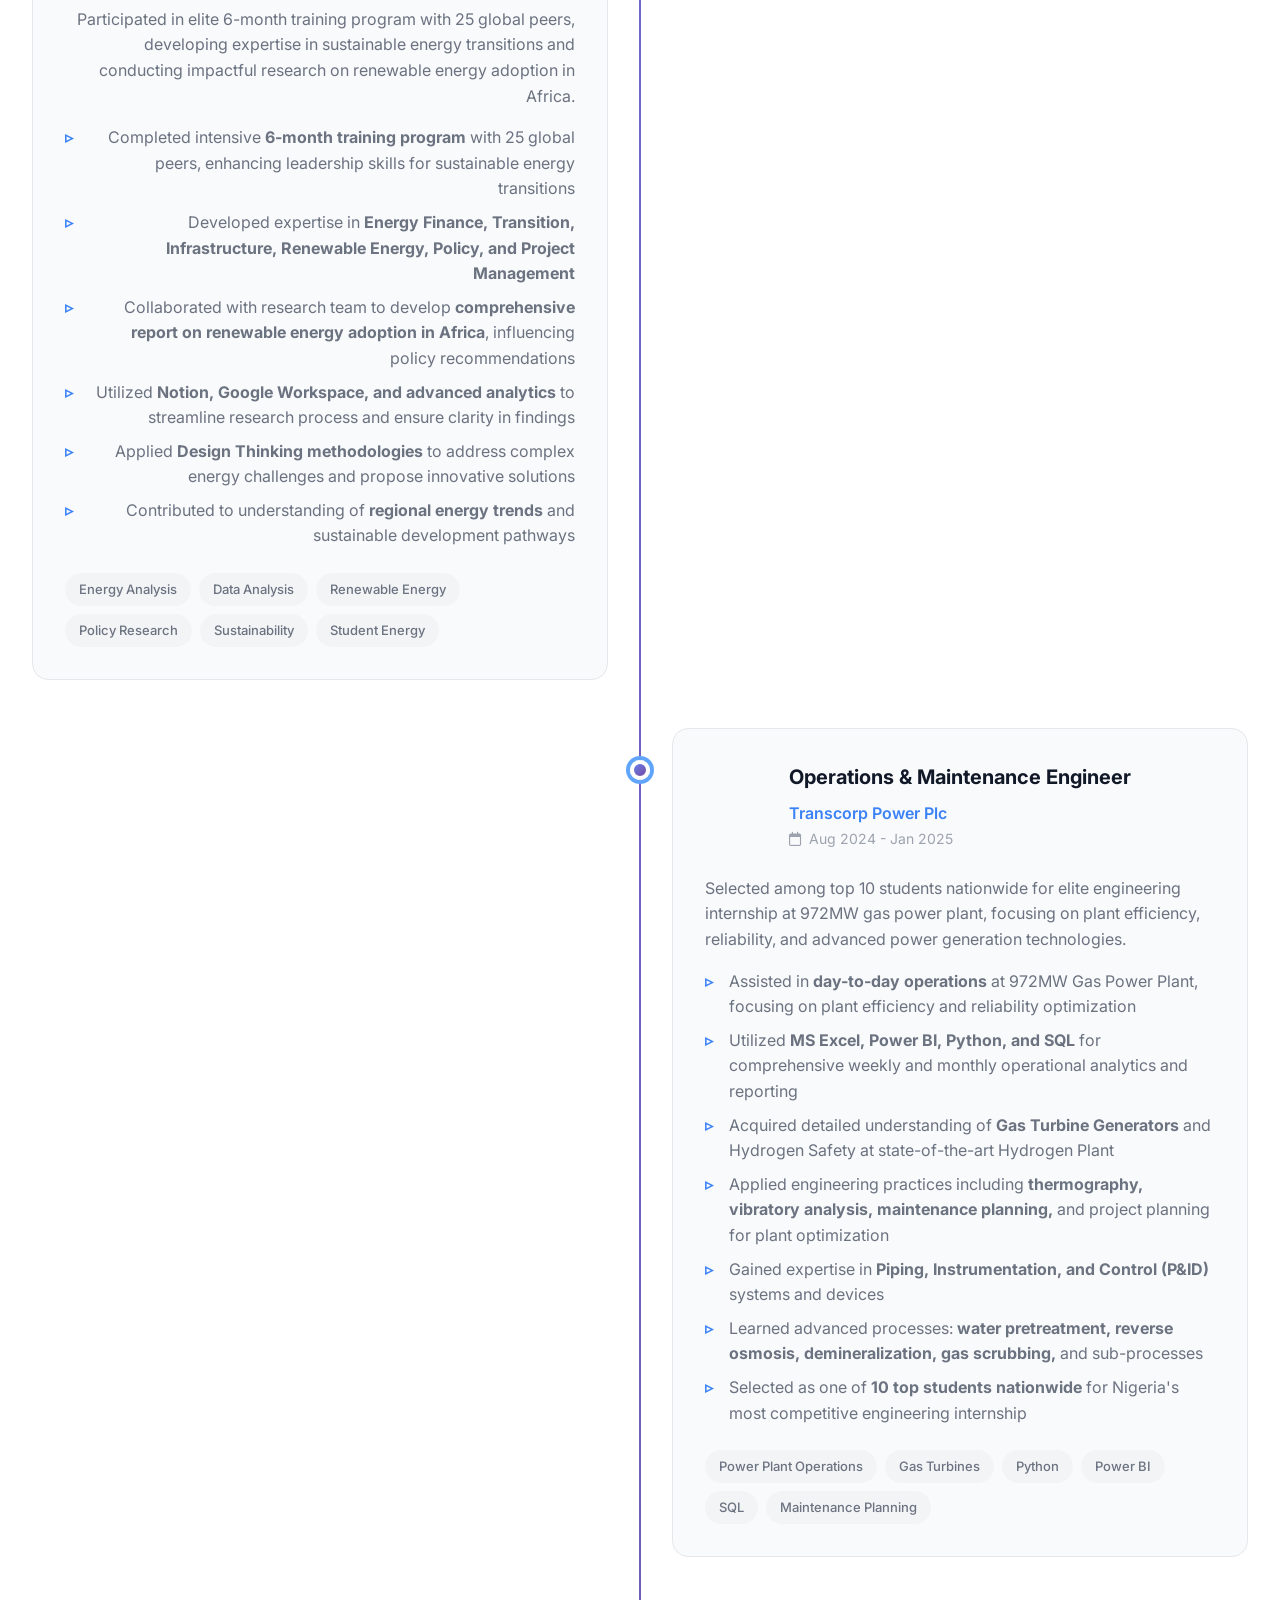
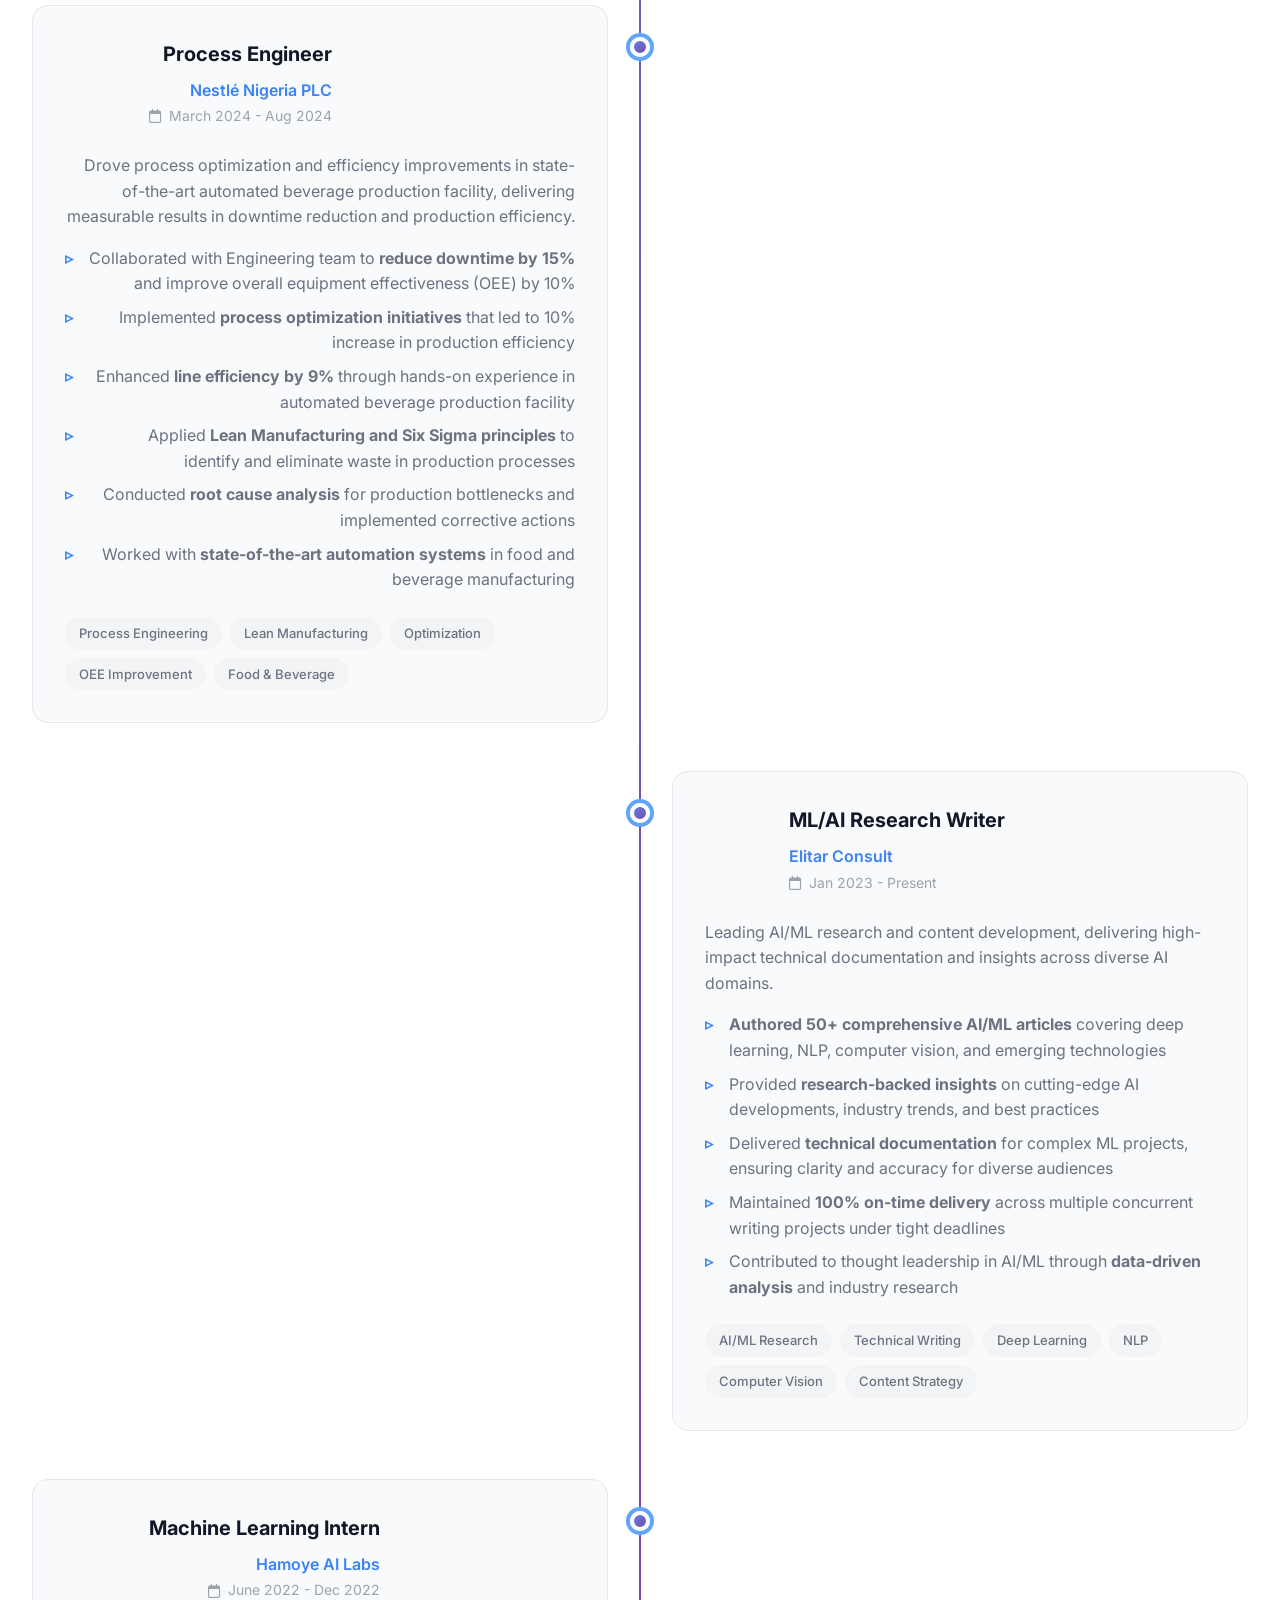
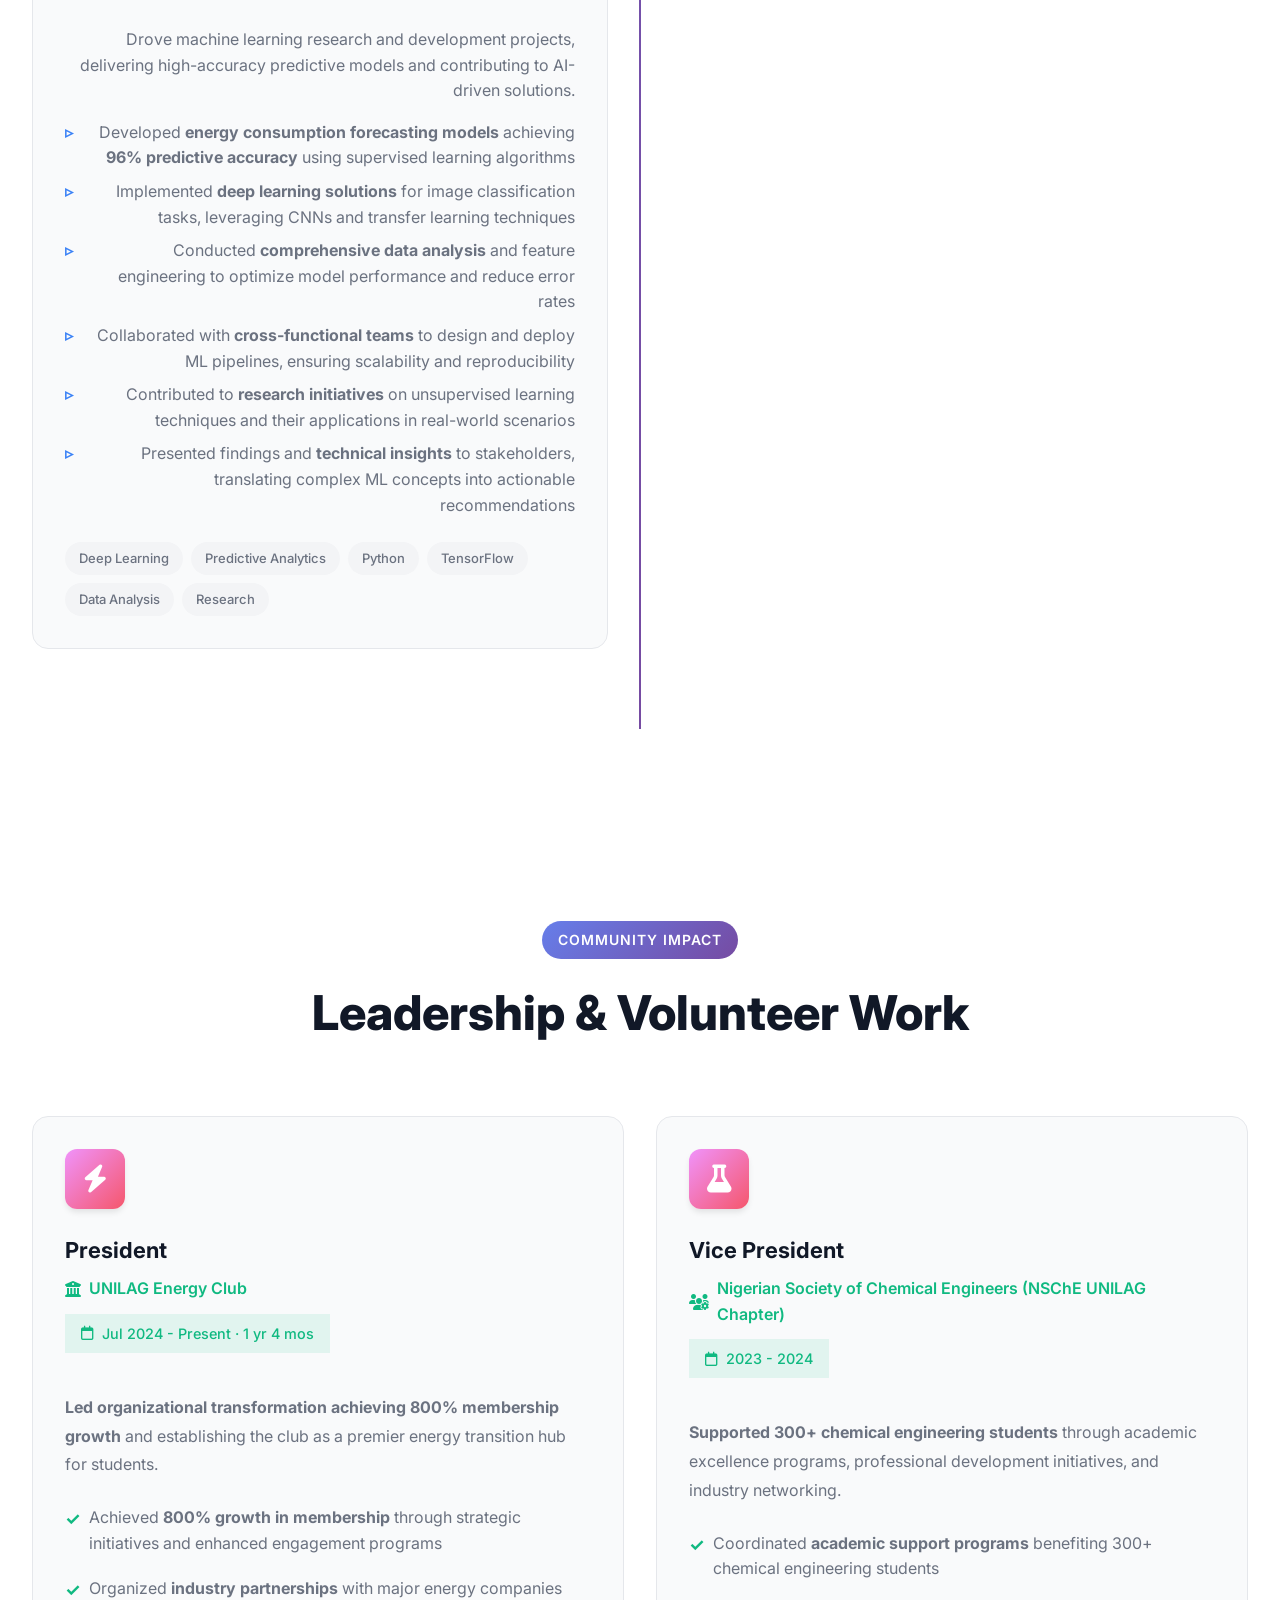
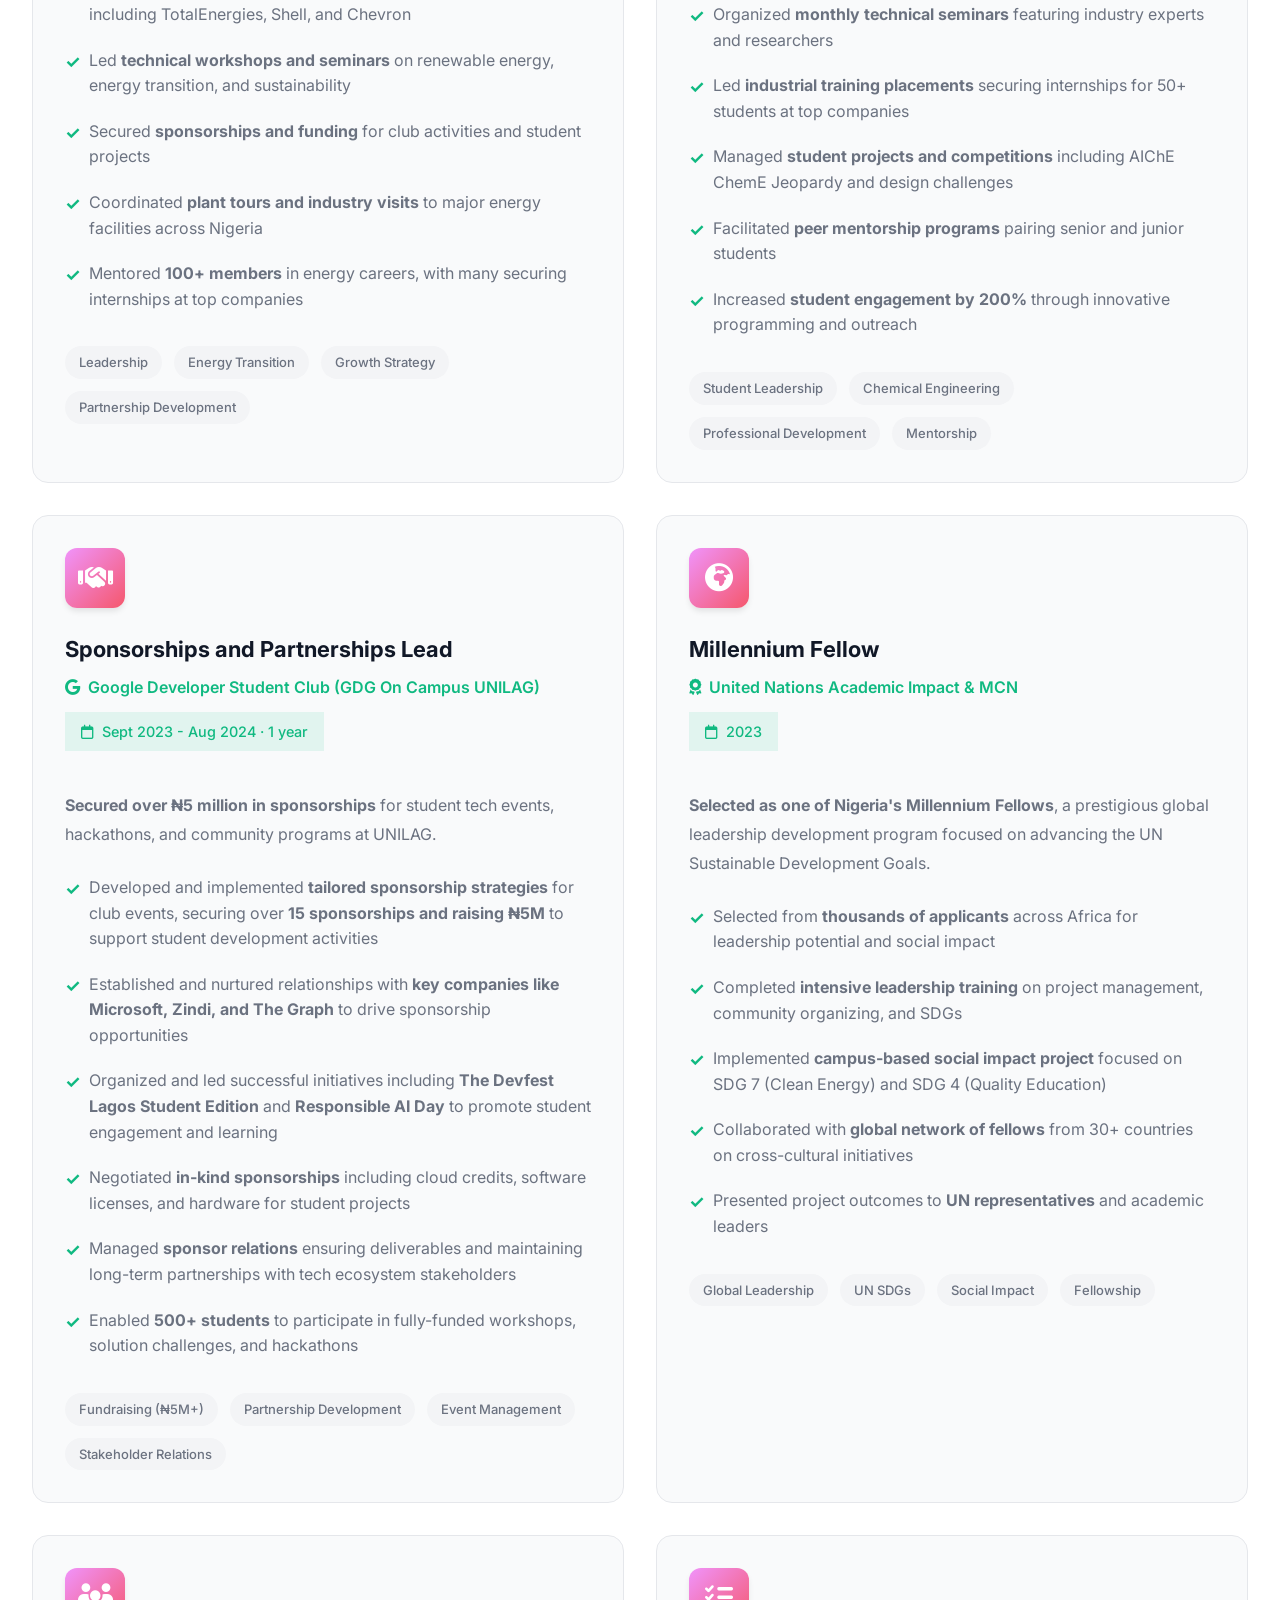
==== commit fc7fdfa9: "Update contact form with Formspree ID mrboeaya" ====
--- a/index-new.html
+++ b/index-new.html
@@ -1886,7 +1886,7 @@
                     </div>
                 </div>
                 
-                <form class="contact-form" id="contactForm" action="https://formspree.io/f/chidi.ashinze@gmail.com" method="POST">
+                <form class="contact-form" id="contactForm" action="https://formspree.io/f/mrboeaya" method="POST">
                     <div class="form-group">
                         <label for="name">Your Name</label>
                         <input type="text" id="name" name="name" required>
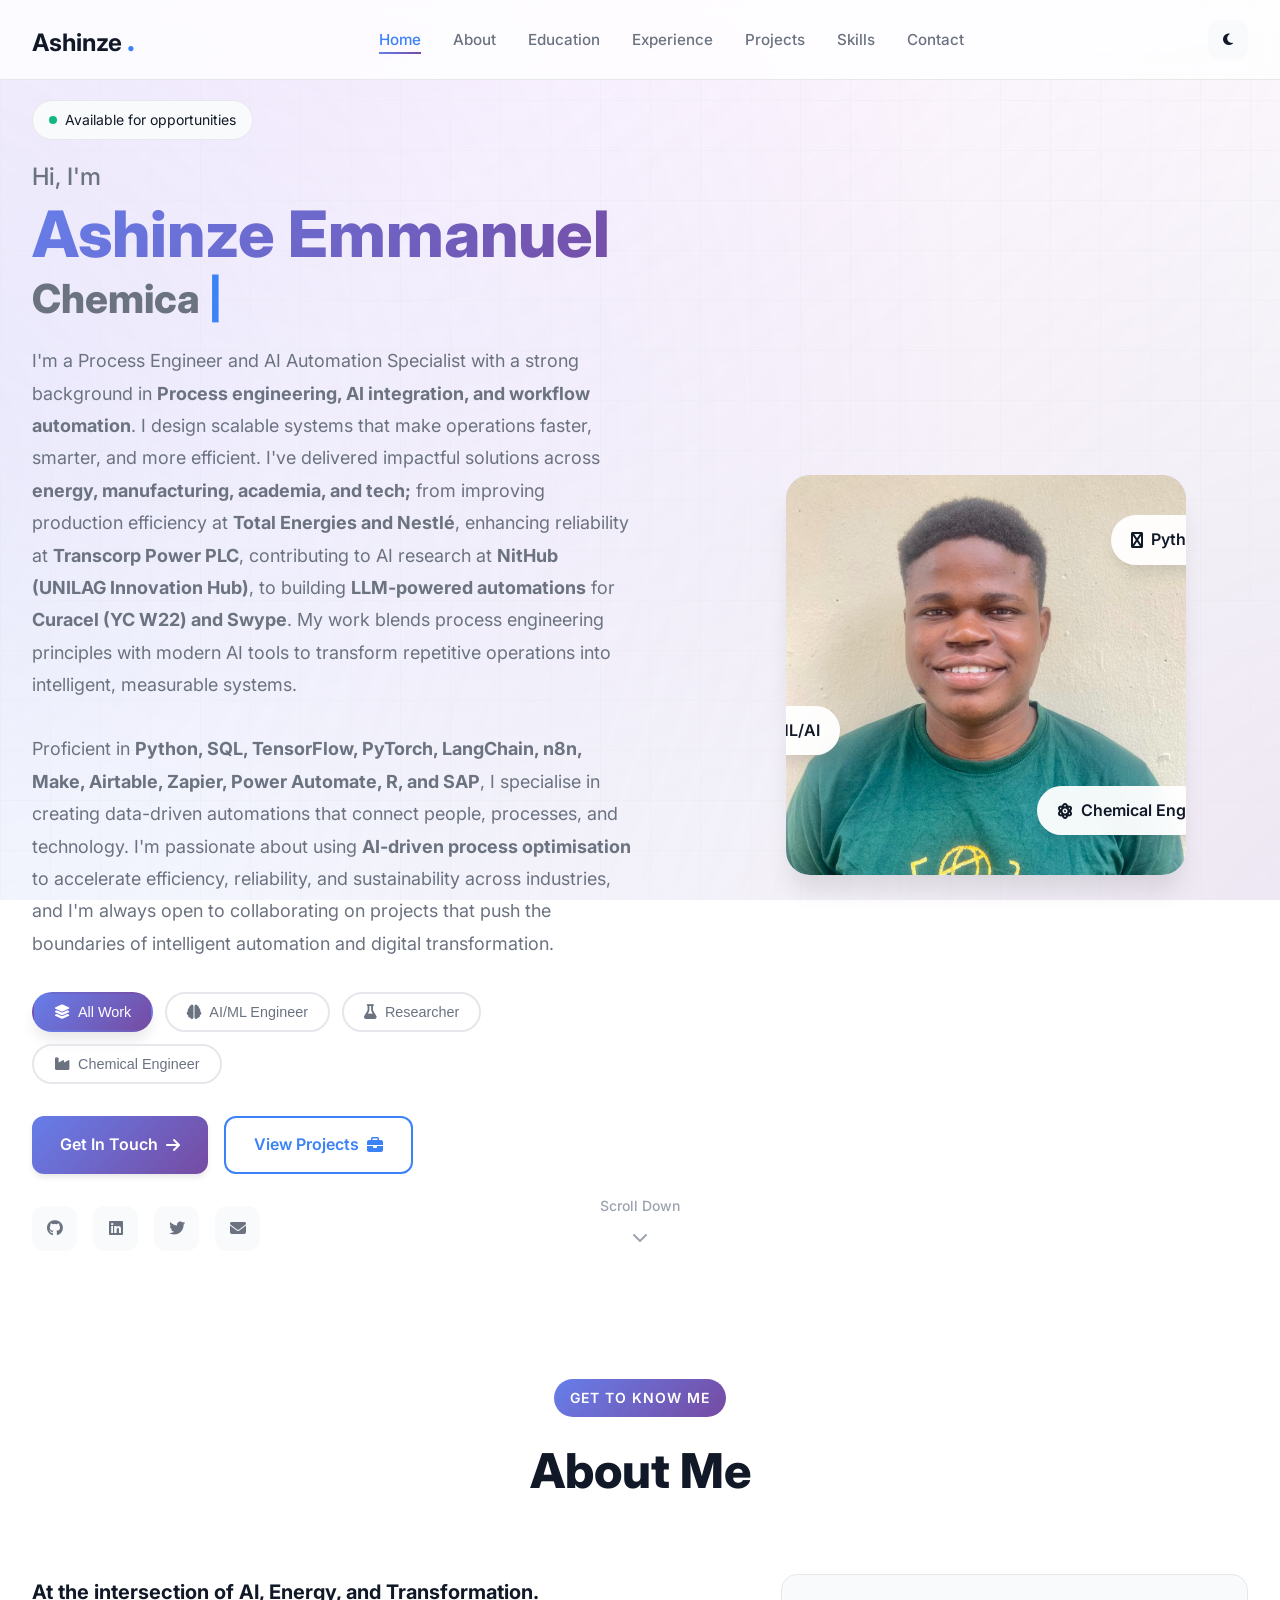
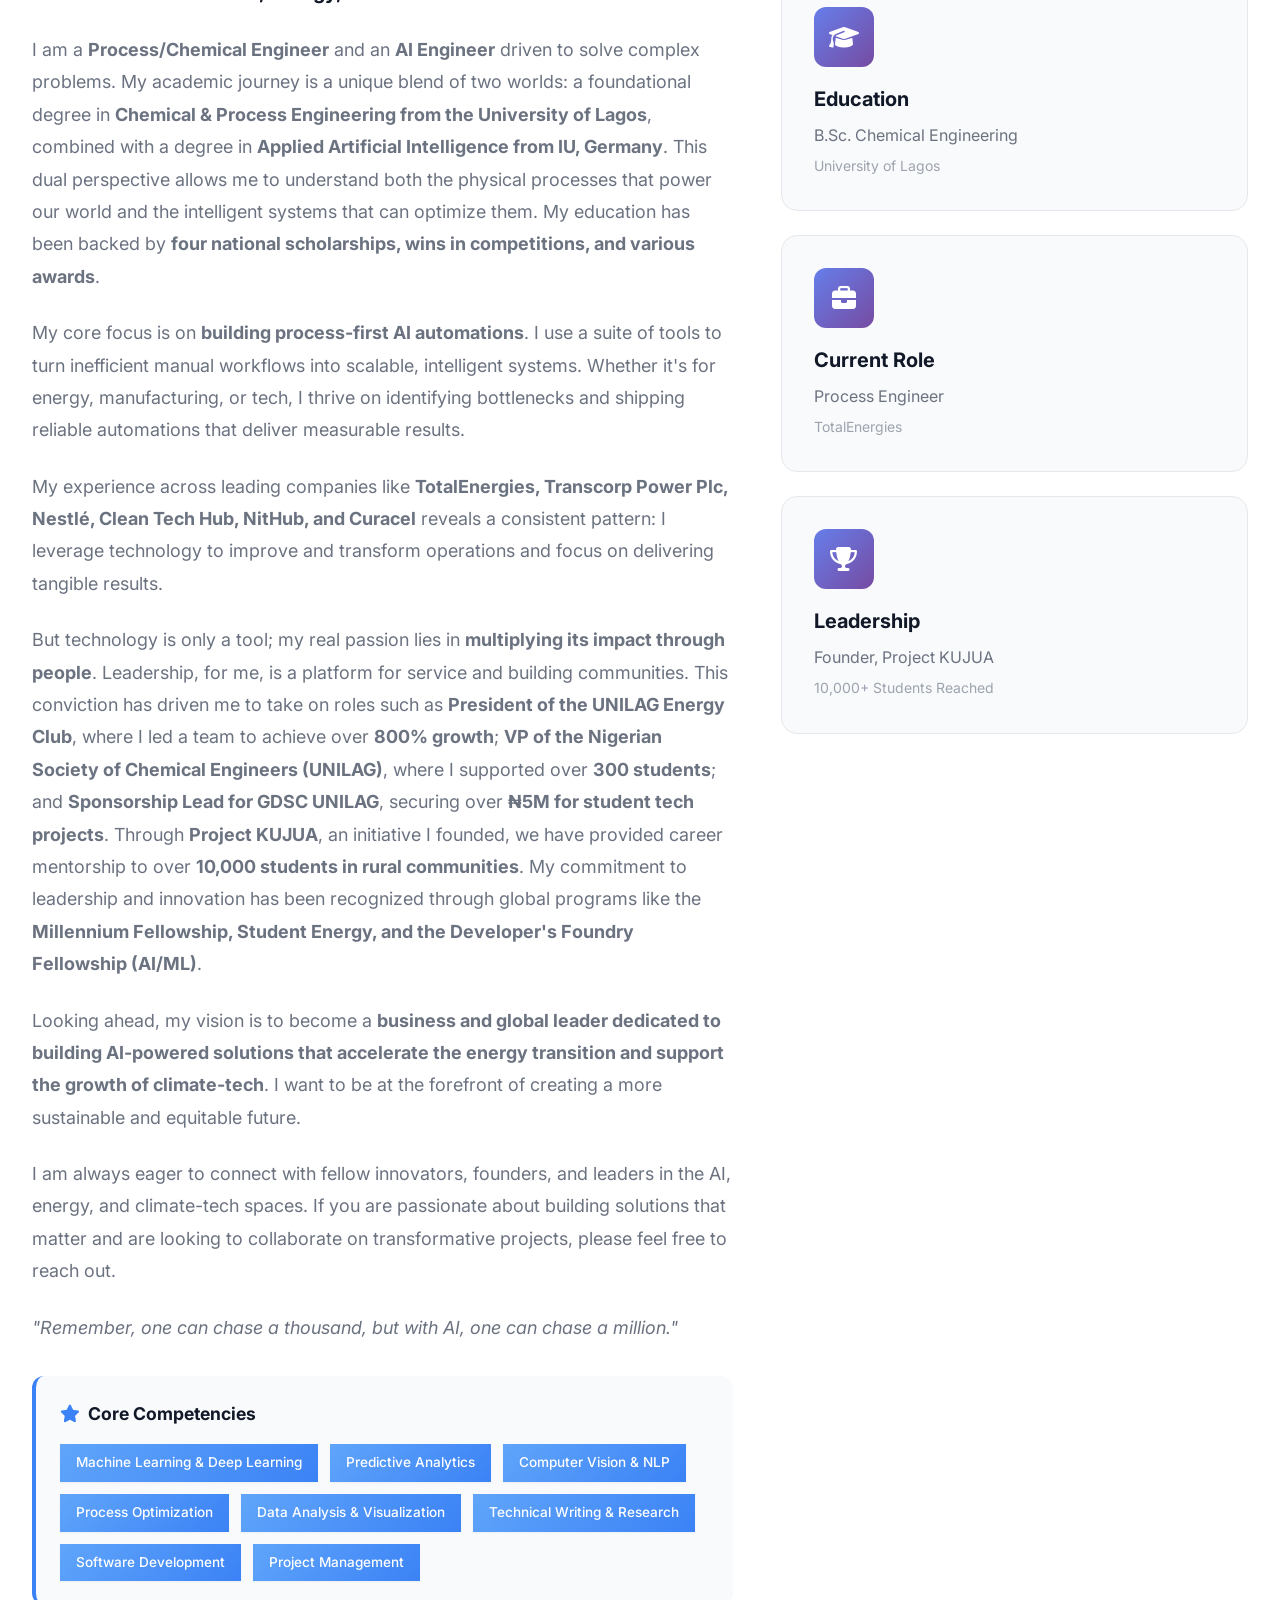
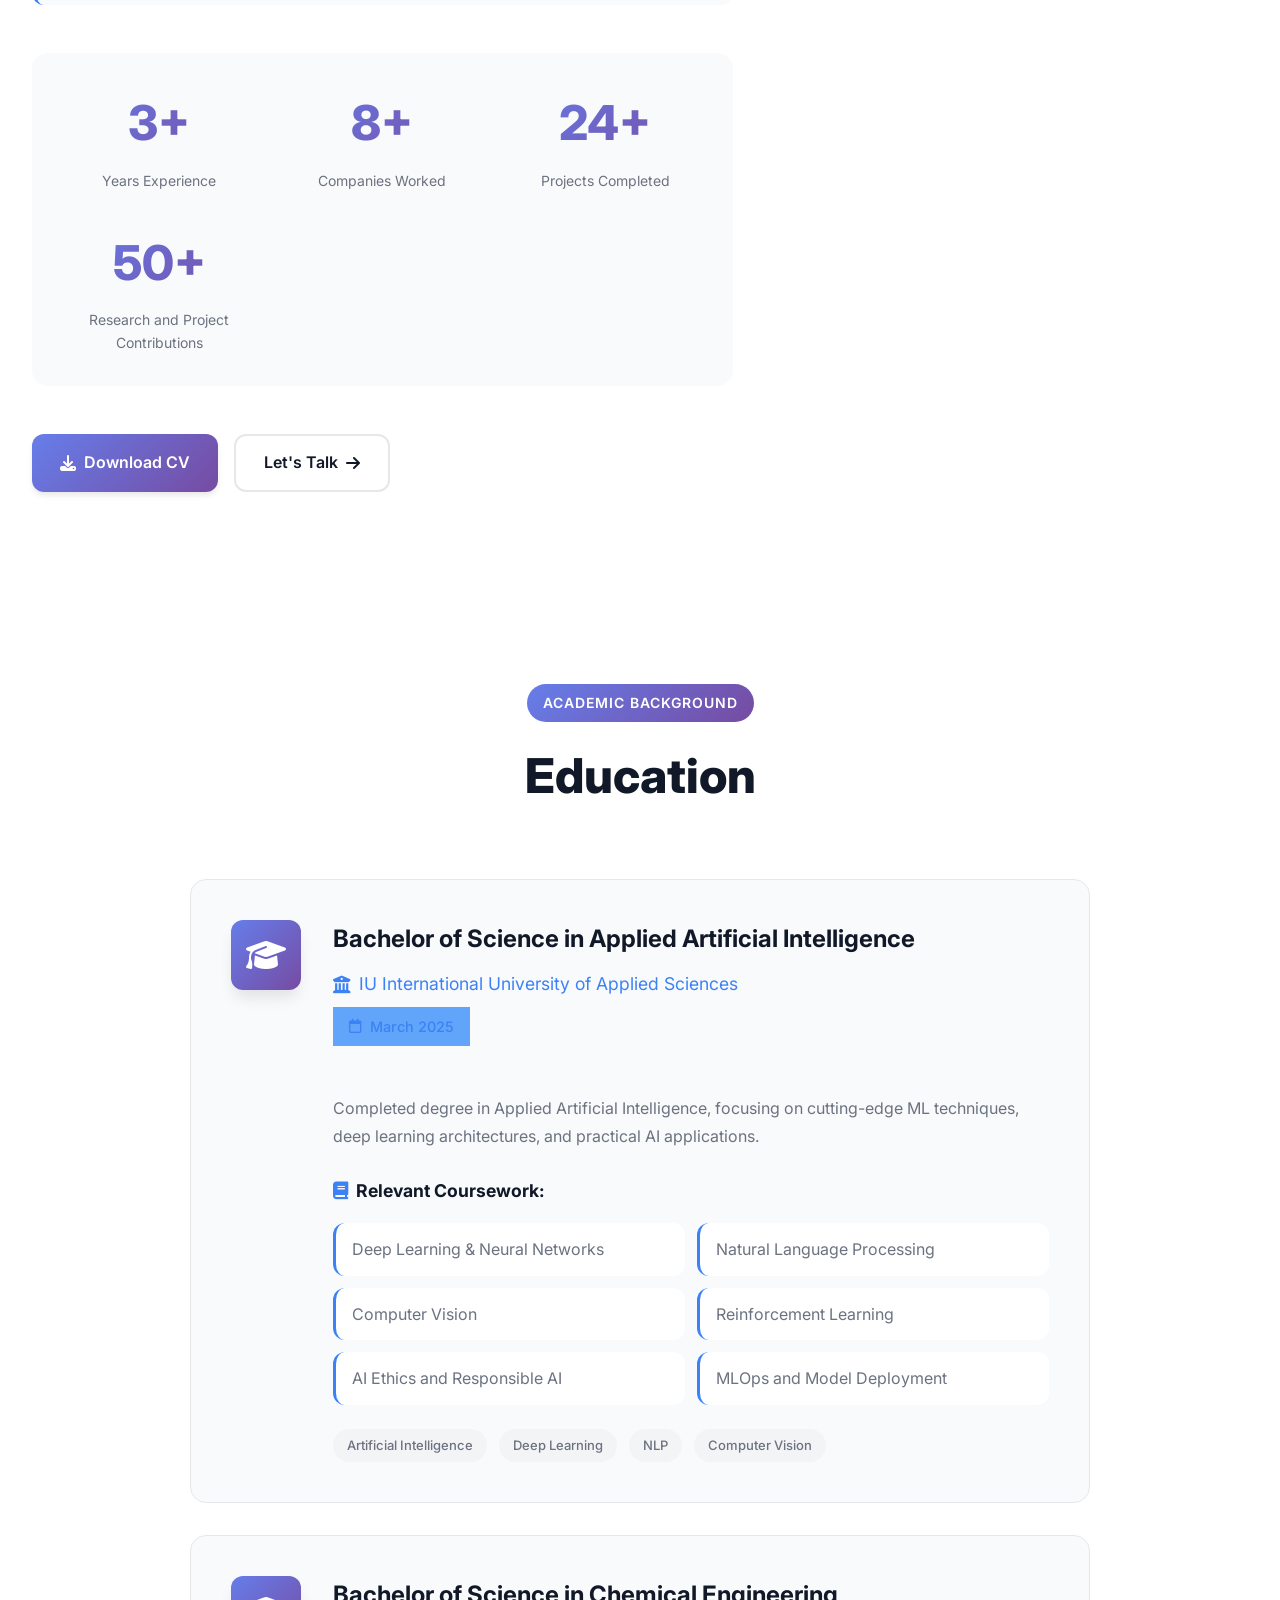
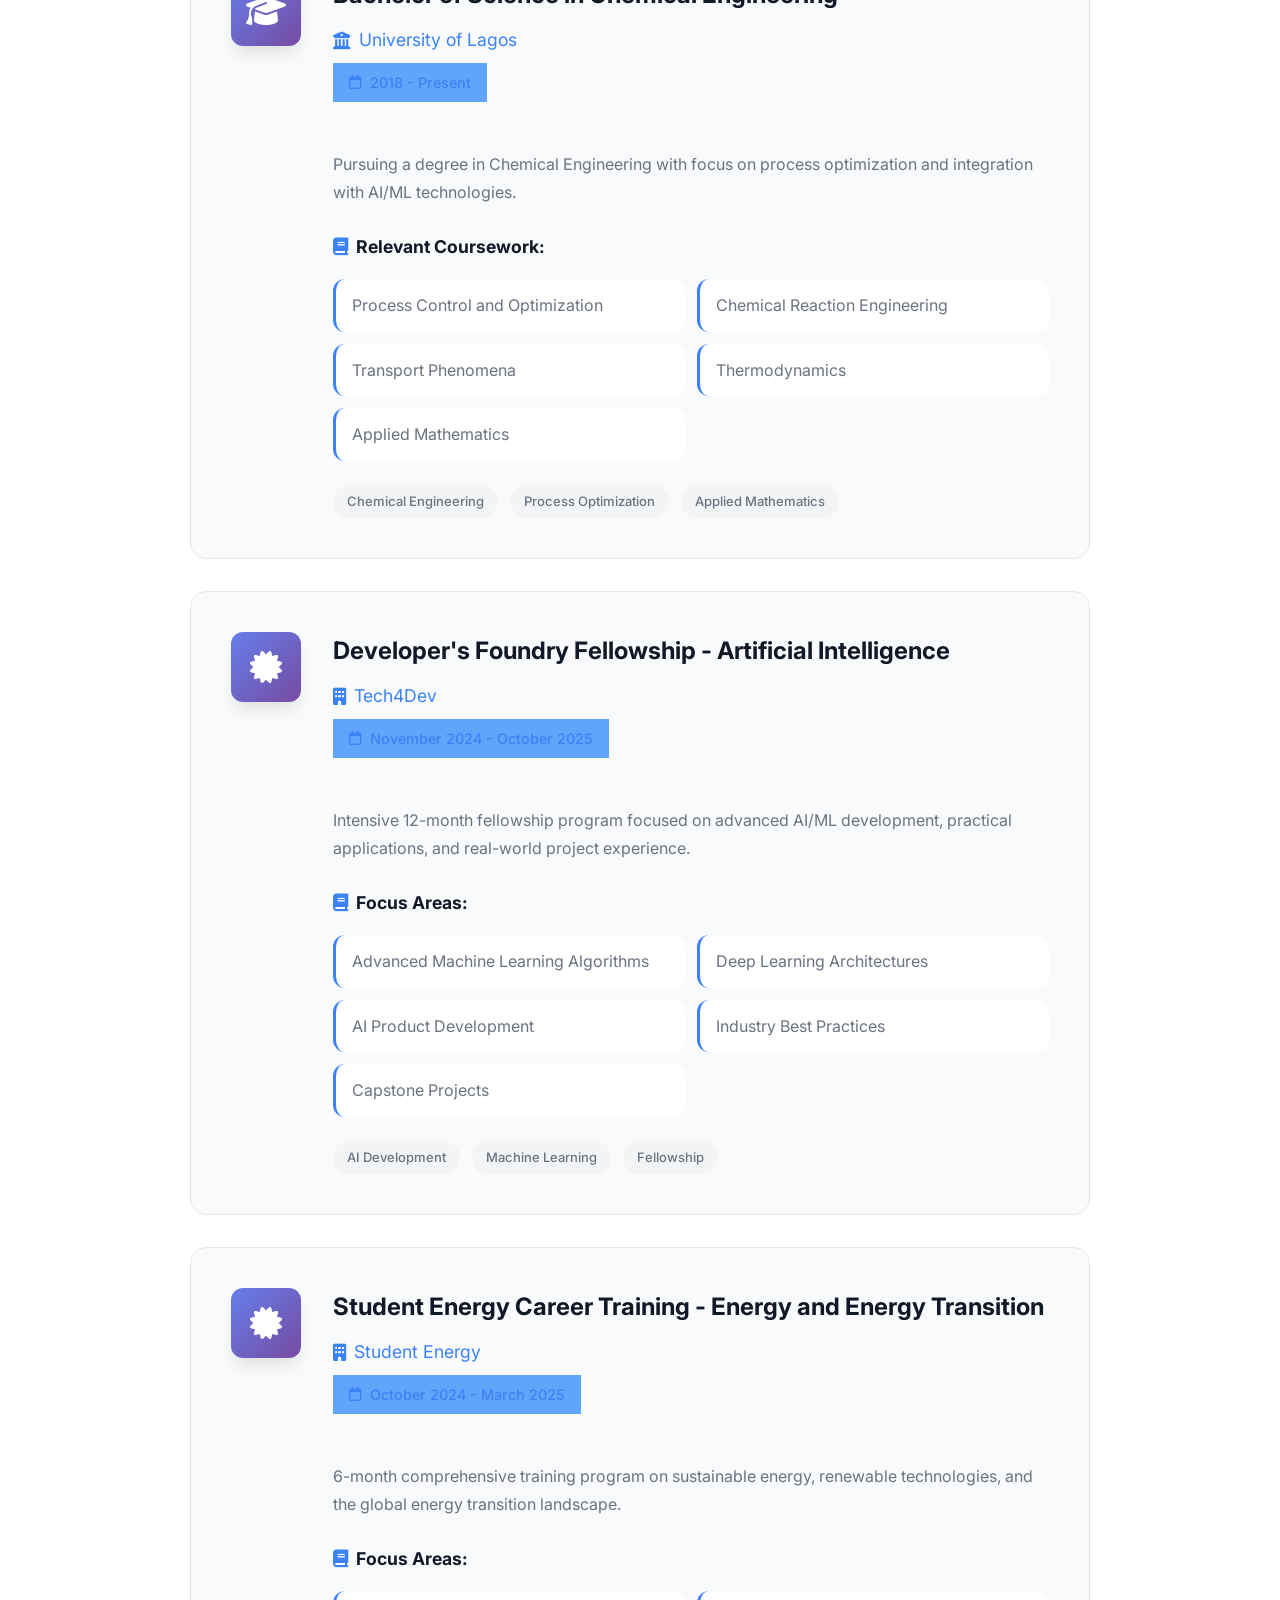
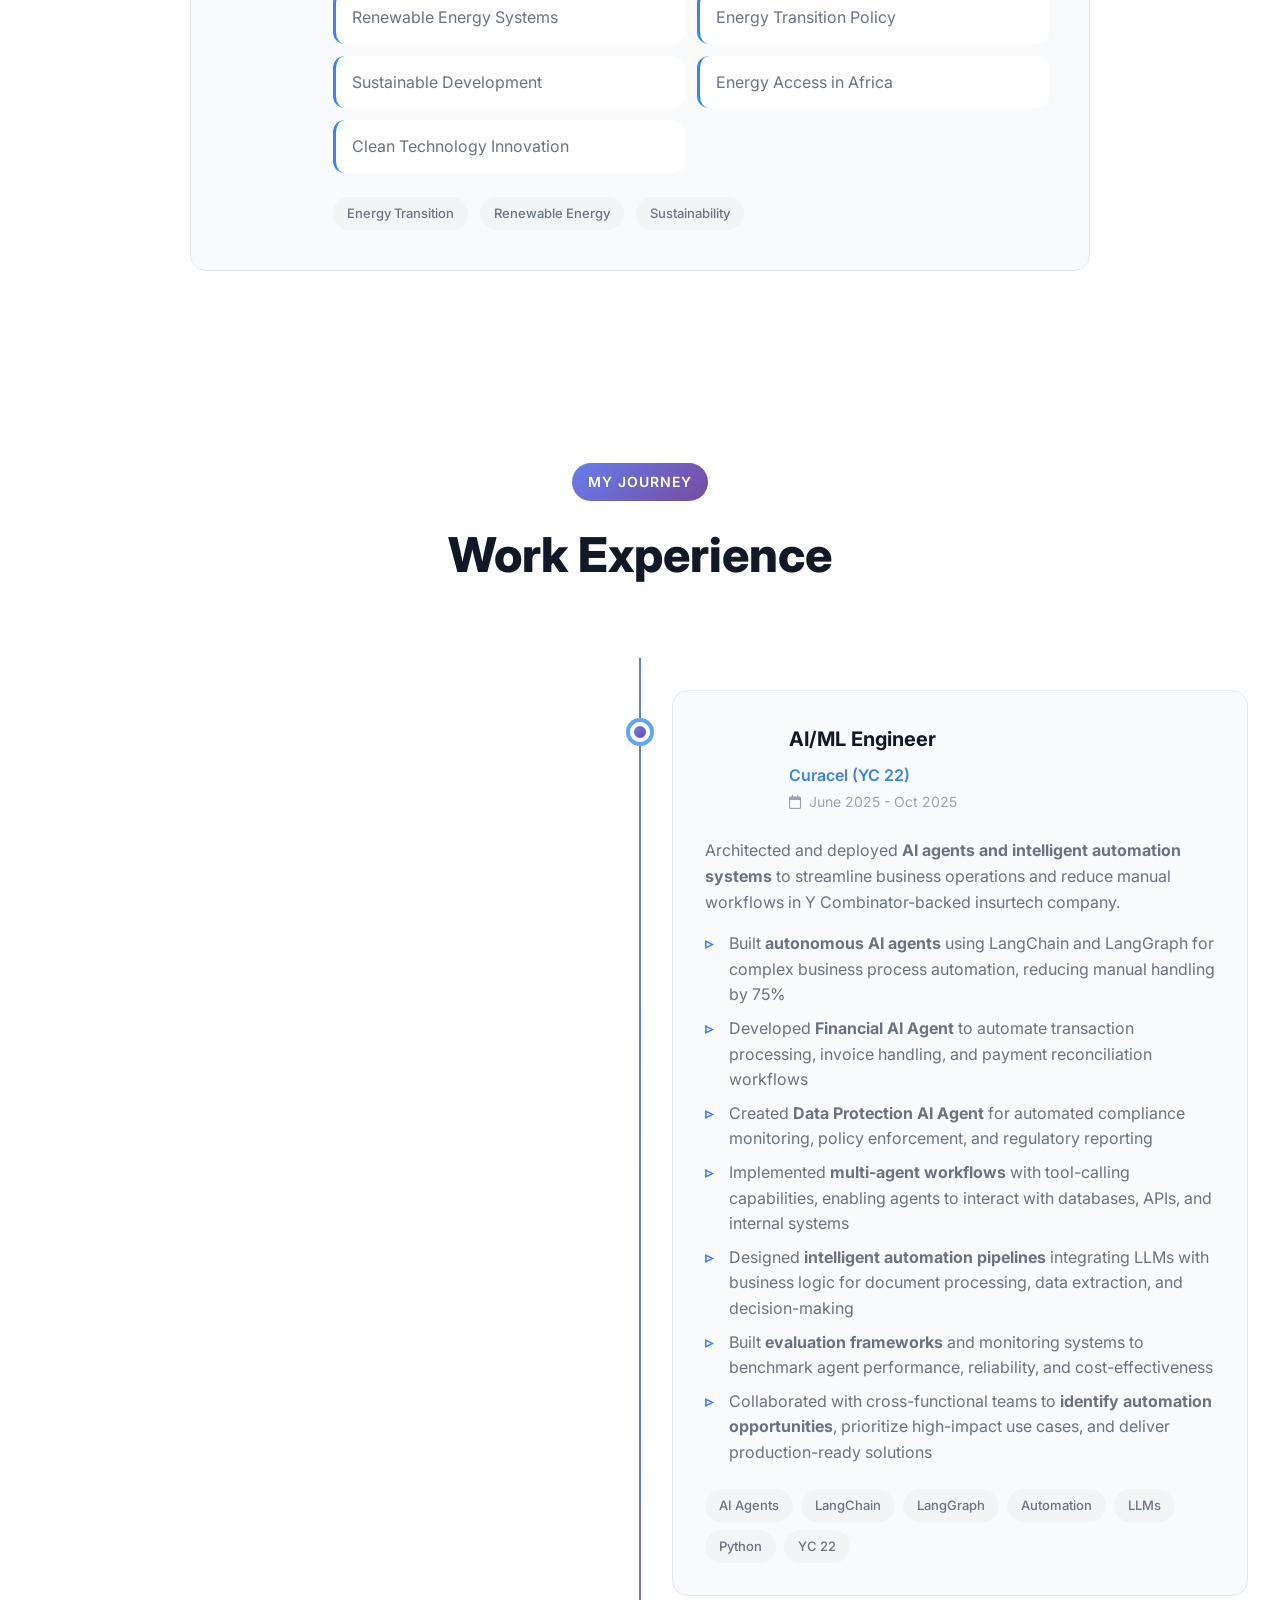
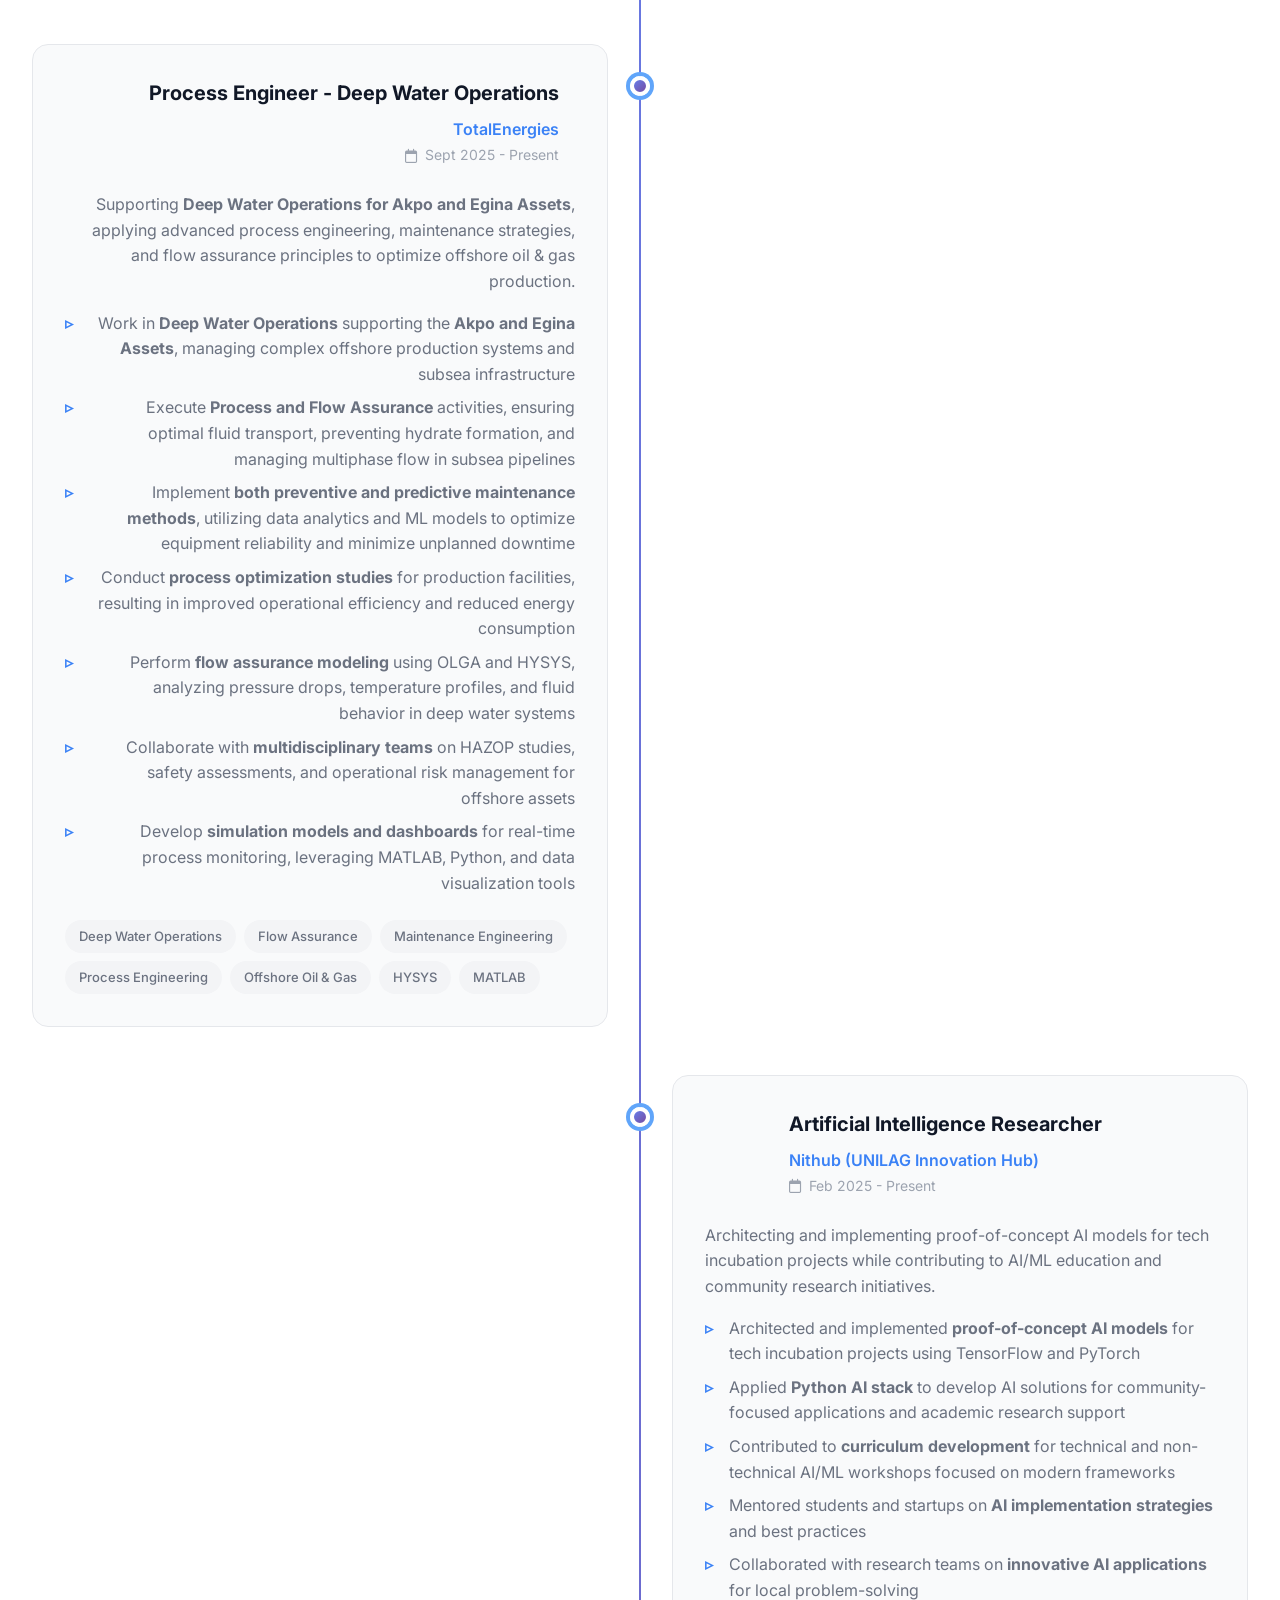
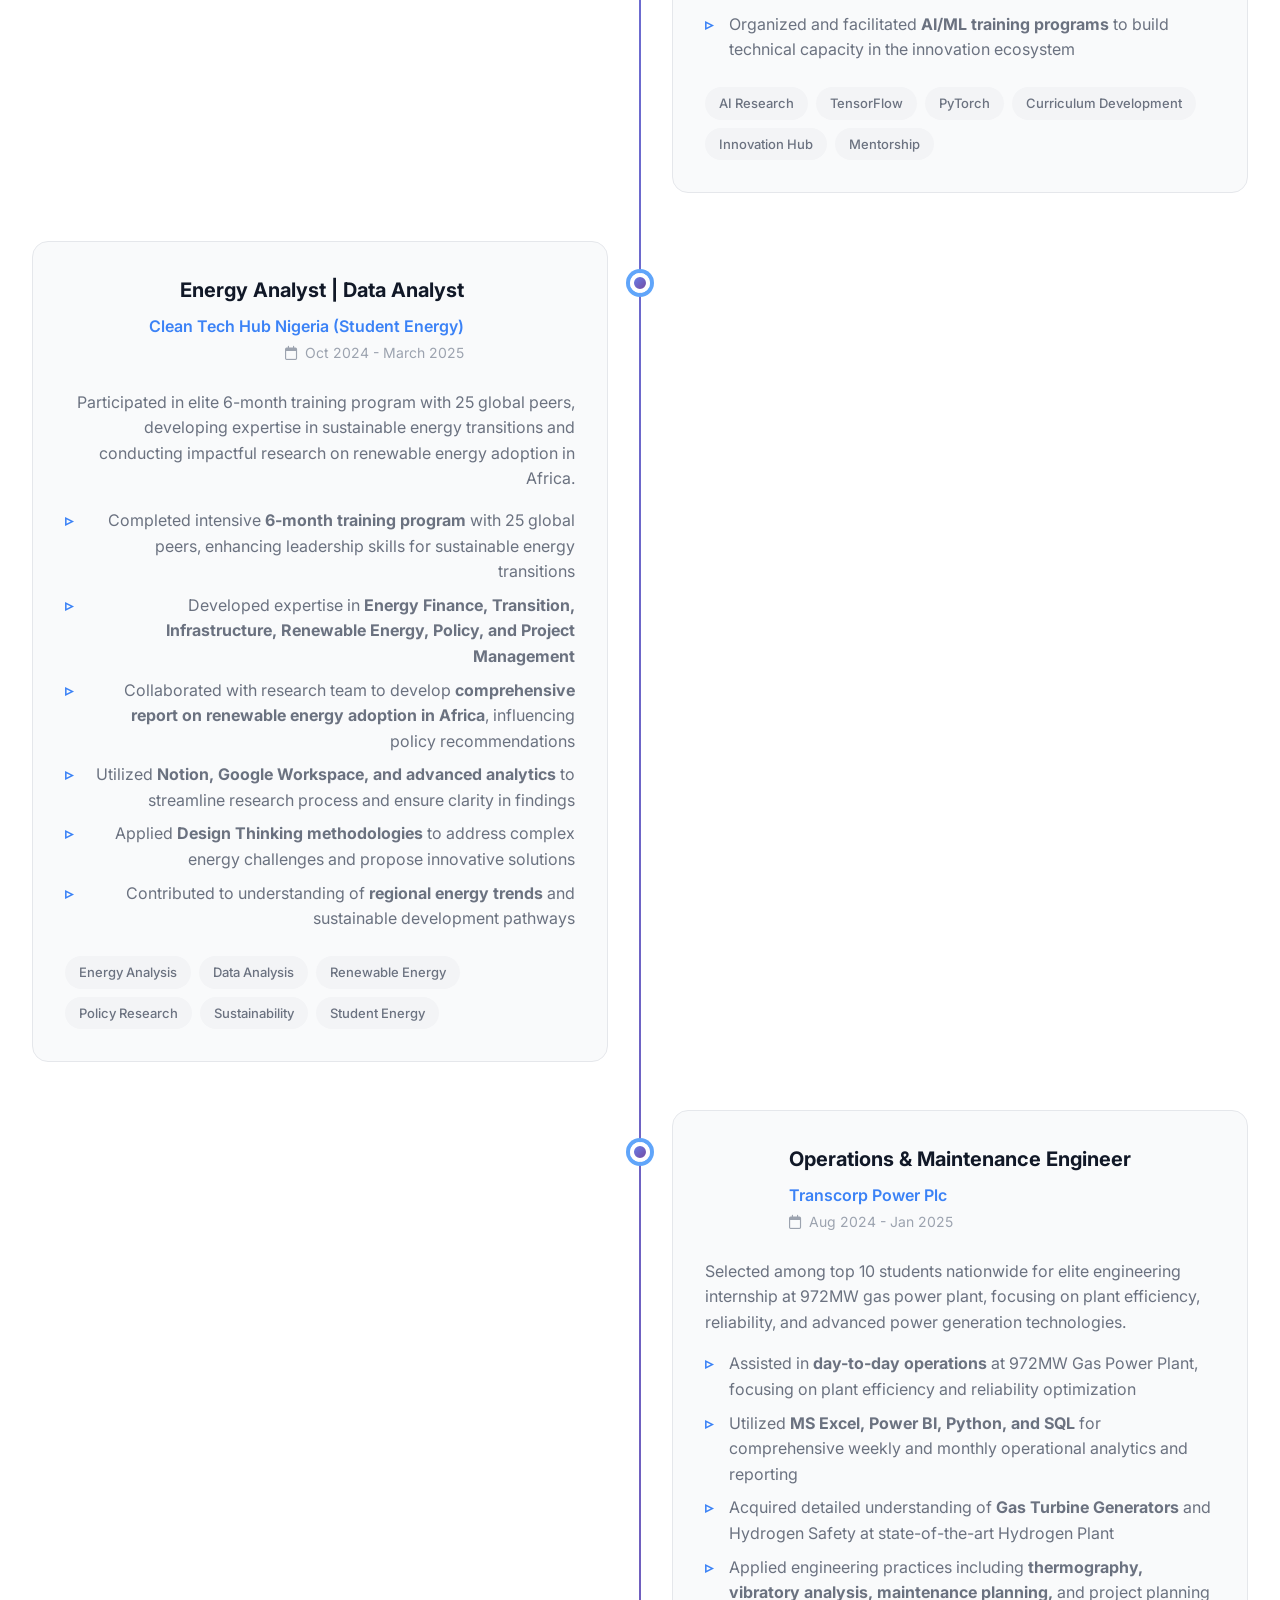
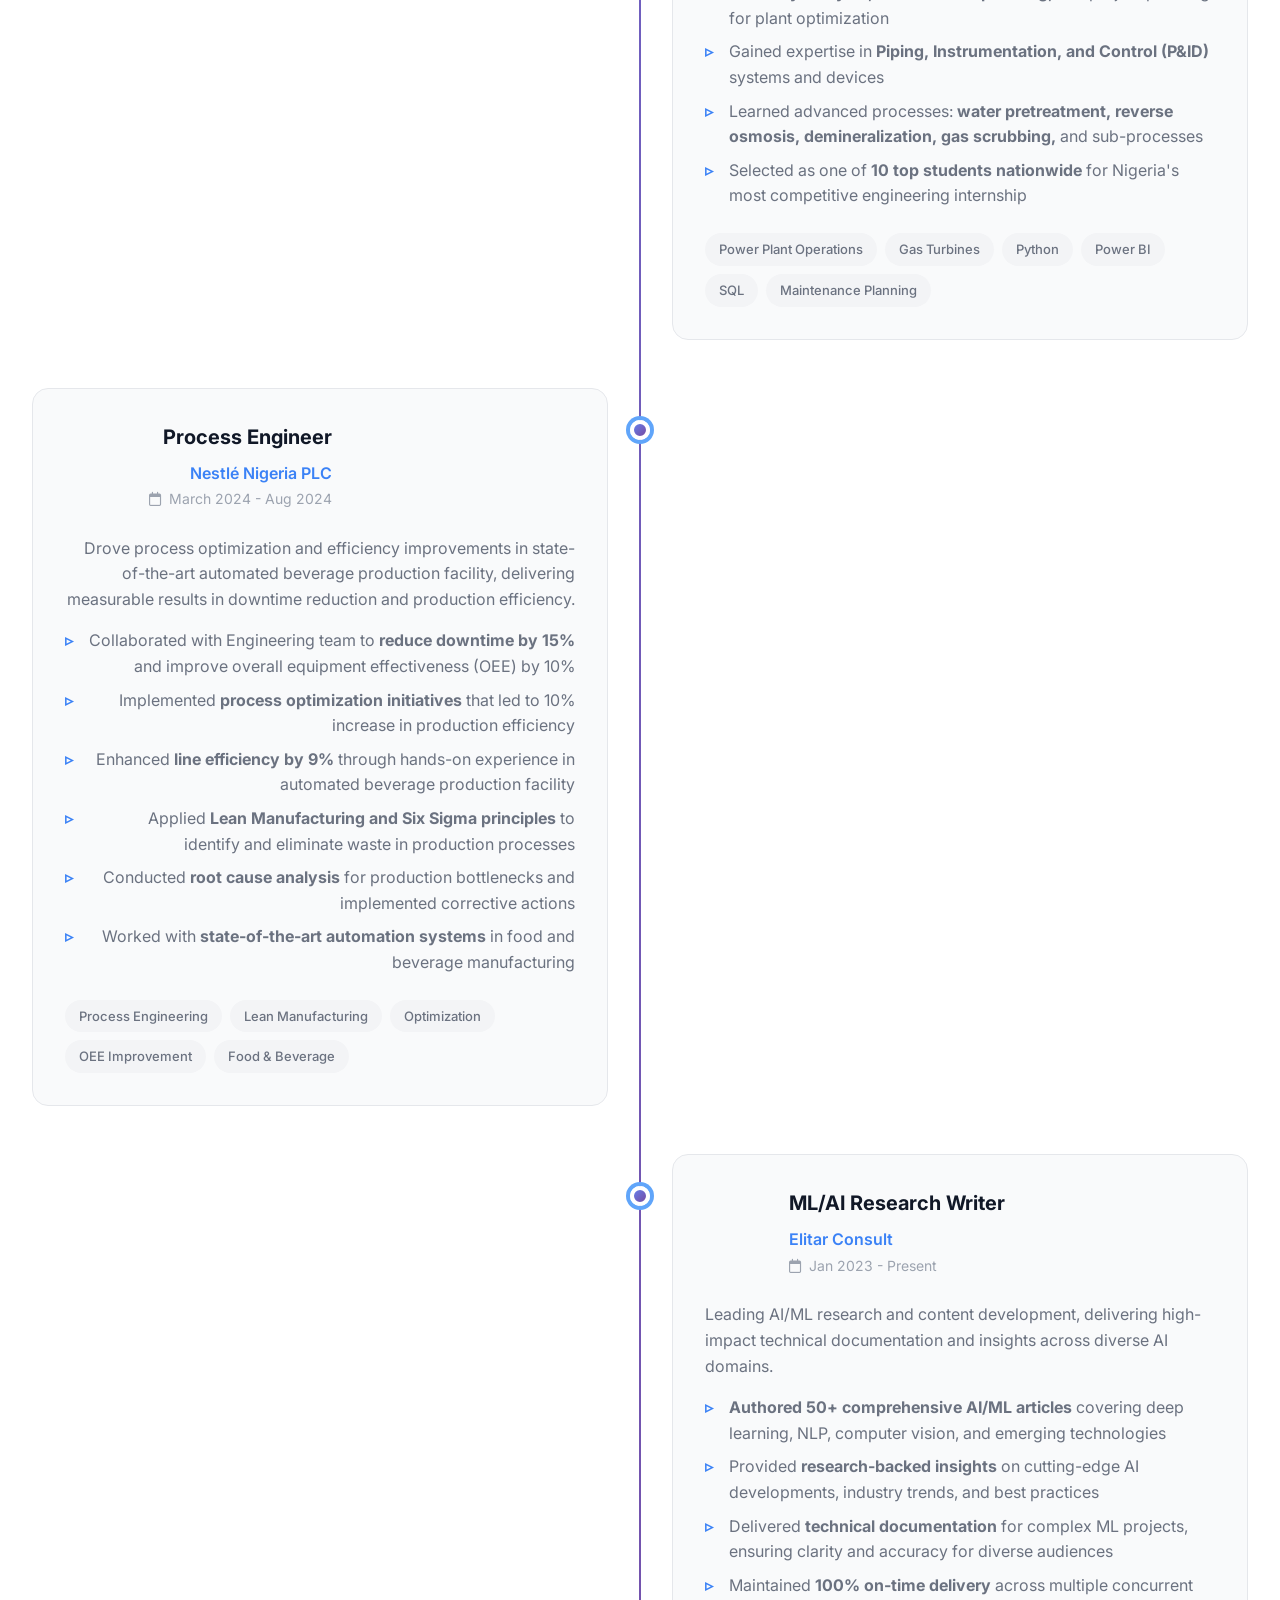
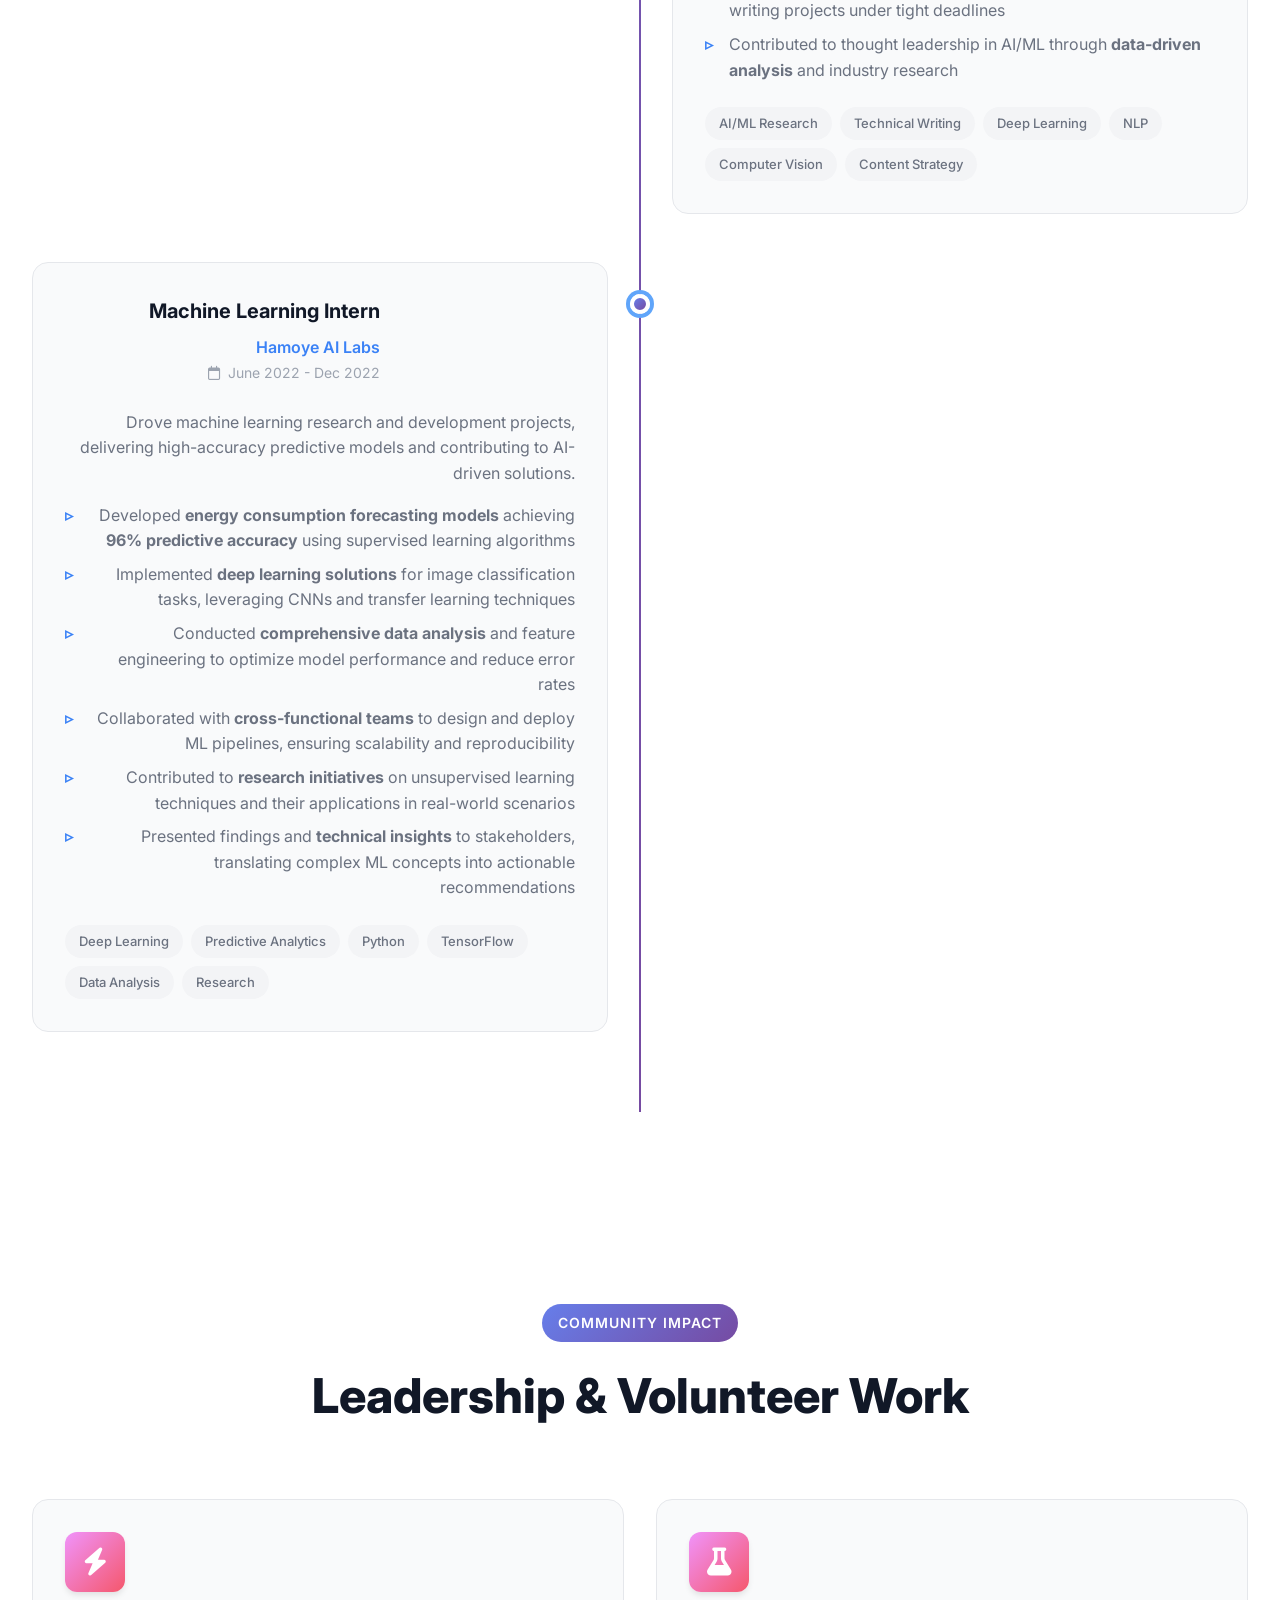
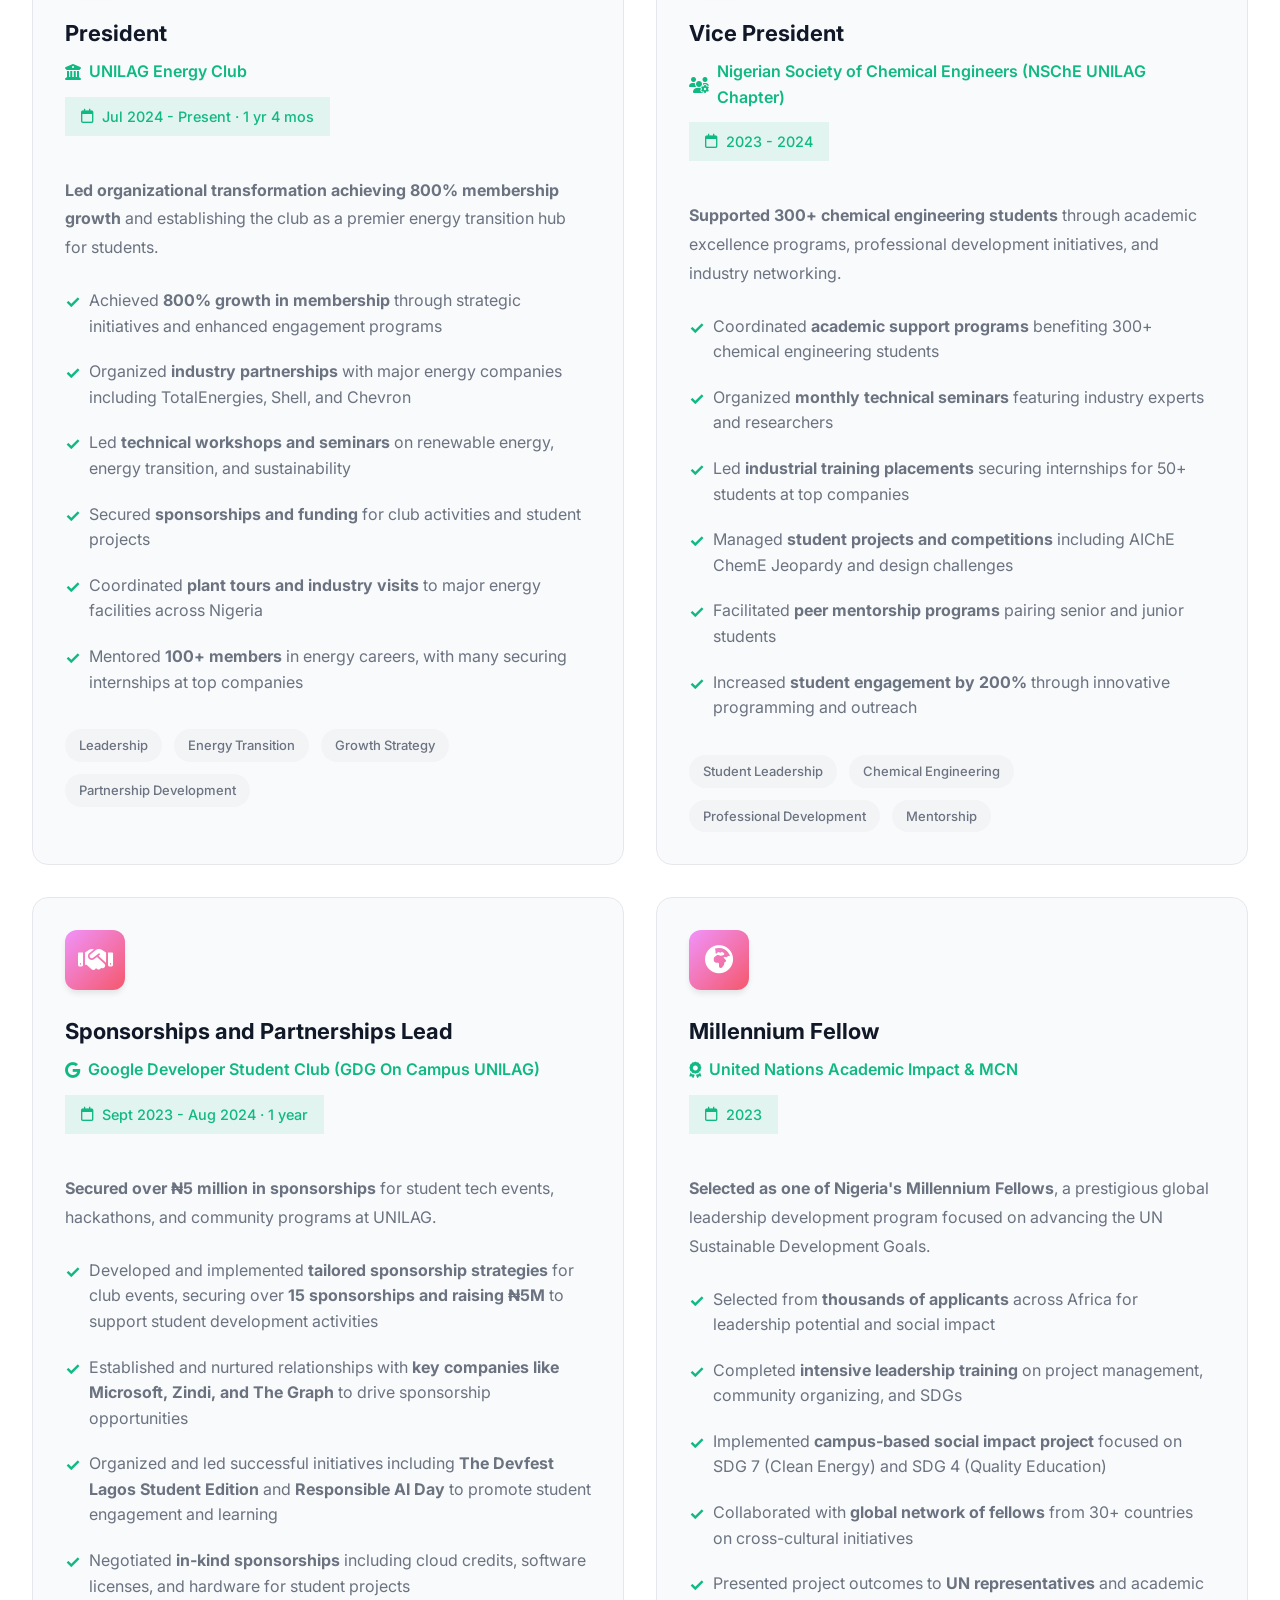
==== commit 8a027ede: "Update hero description to emphasize AI Automation Specialist role - Highlight Process Engineering +" ====
--- a/index-new.html
+++ b/index-new.html
@@ -104,8 +104,11 @@
                 </h1>
                 
                 <p class="hero-description">
-                    Process Engineer and Chemical Engineering undergraduate with 3+ years of experience in AI/ML and process optimization. 
-                    I specialize in deep learning, NLP, computer vision, predictive analytics, and process engineering, delivering impactful solutions across energy, fintech, and manufacturing sectors. Currently at TotalEnergies.
+                    I'm a Process Engineer and AI Automation Specialist with a strong background in <strong>Process engineering, AI integration, and workflow automation</strong>. I design scalable systems that make operations faster, smarter, and more efficient. I've delivered impactful solutions across <strong>energy, manufacturing, academia, and tech;</strong> from improving production efficiency at <strong>Total Energies and Nestlé</strong>, enhancing reliability at <strong>Transcorp Power PLC</strong>, contributing to AI research at <strong>NitHub (UNILAG Innovation Hub)</strong>, to building <strong>LLM-powered automations</strong> for <strong>Curacel (YC W22) and Swype</strong>. My work blends process engineering principles with modern AI tools to transform repetitive operations into intelligent, measurable systems.
+                </p>
+                
+                <p class="hero-description">
+                    Proficient in <strong>Python, SQL, TensorFlow, PyTorch, LangChain, n8n, Make, Airtable, Zapier, Power Automate, R, and SAP</strong>, I specialise in creating data-driven automations that connect people, processes, and technology. I'm passionate about using <strong>AI-driven process optimisation</strong> to accelerate efficiency, reliability, and sustainability across industries, and I'm always open to collaborating on projects that push the boundaries of intelligent automation and digital transformation.
                 </p>
                 
                 <div class="persona-chips">
